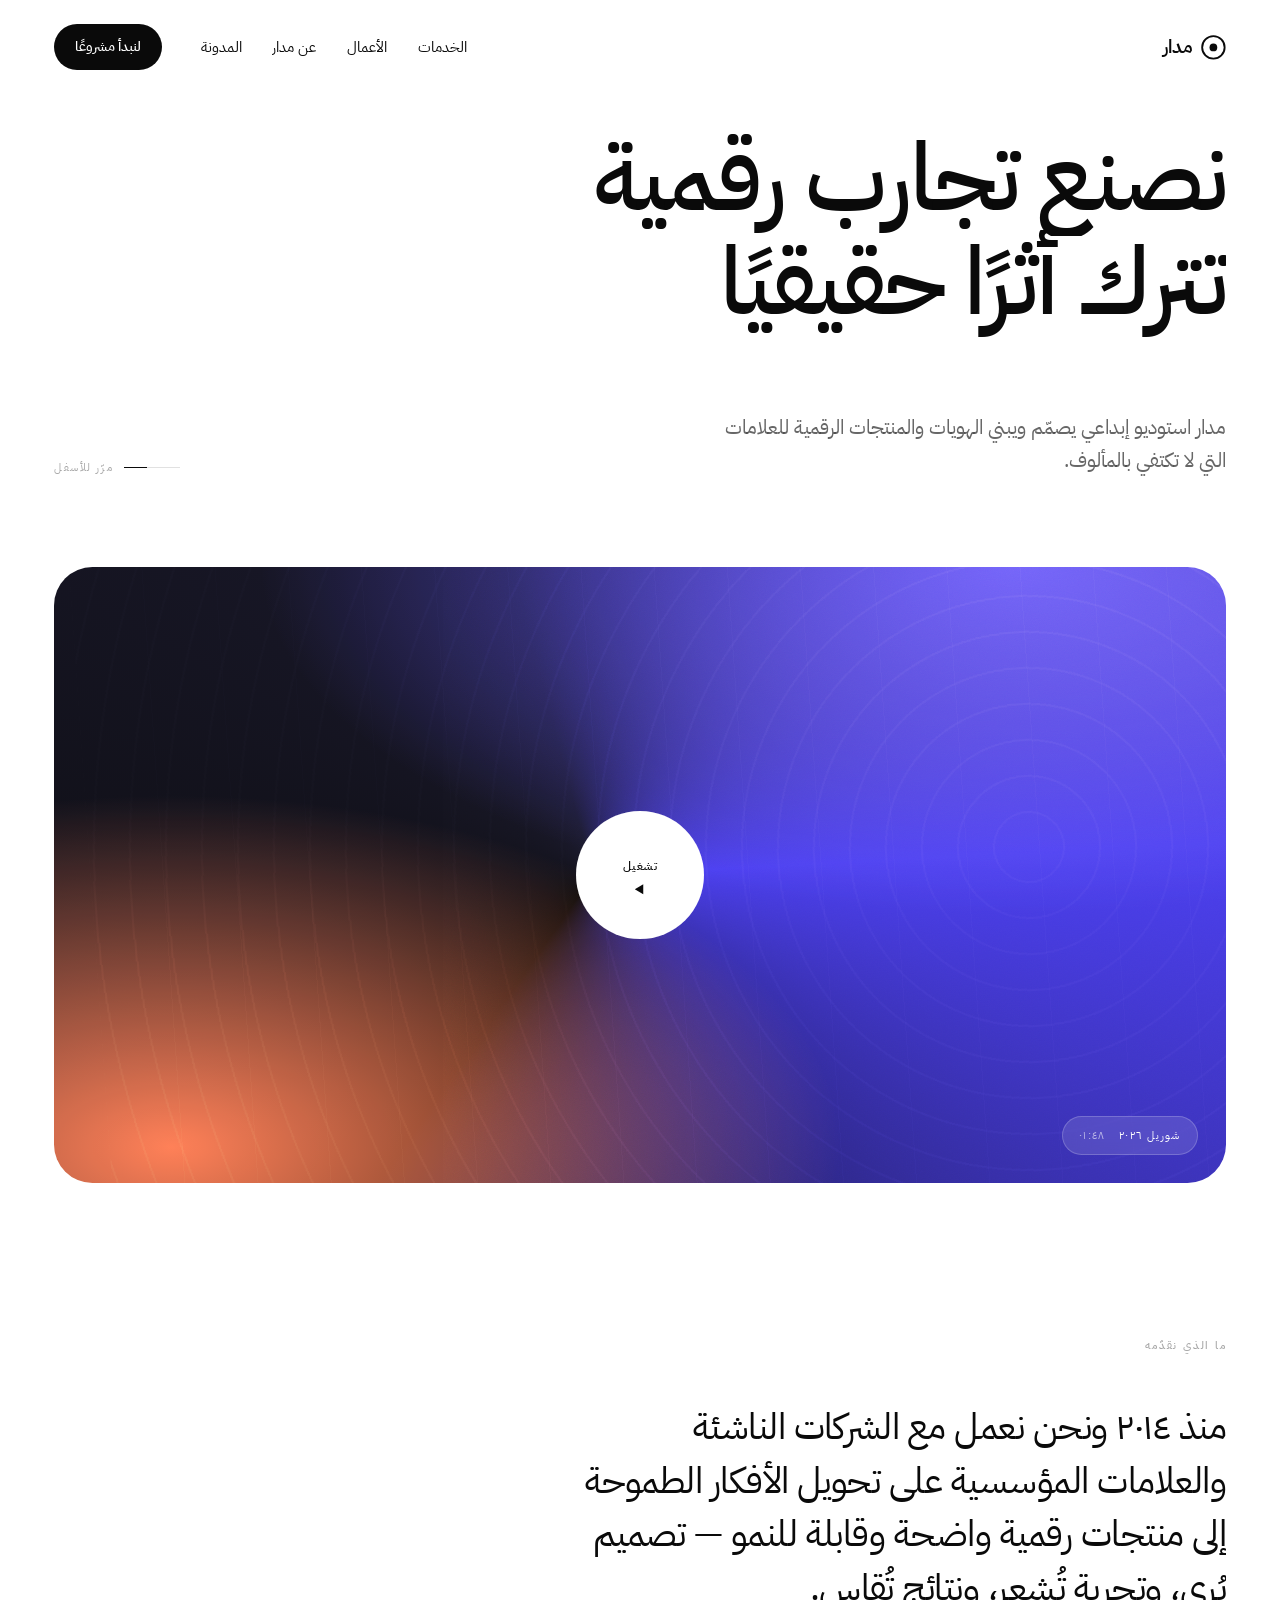
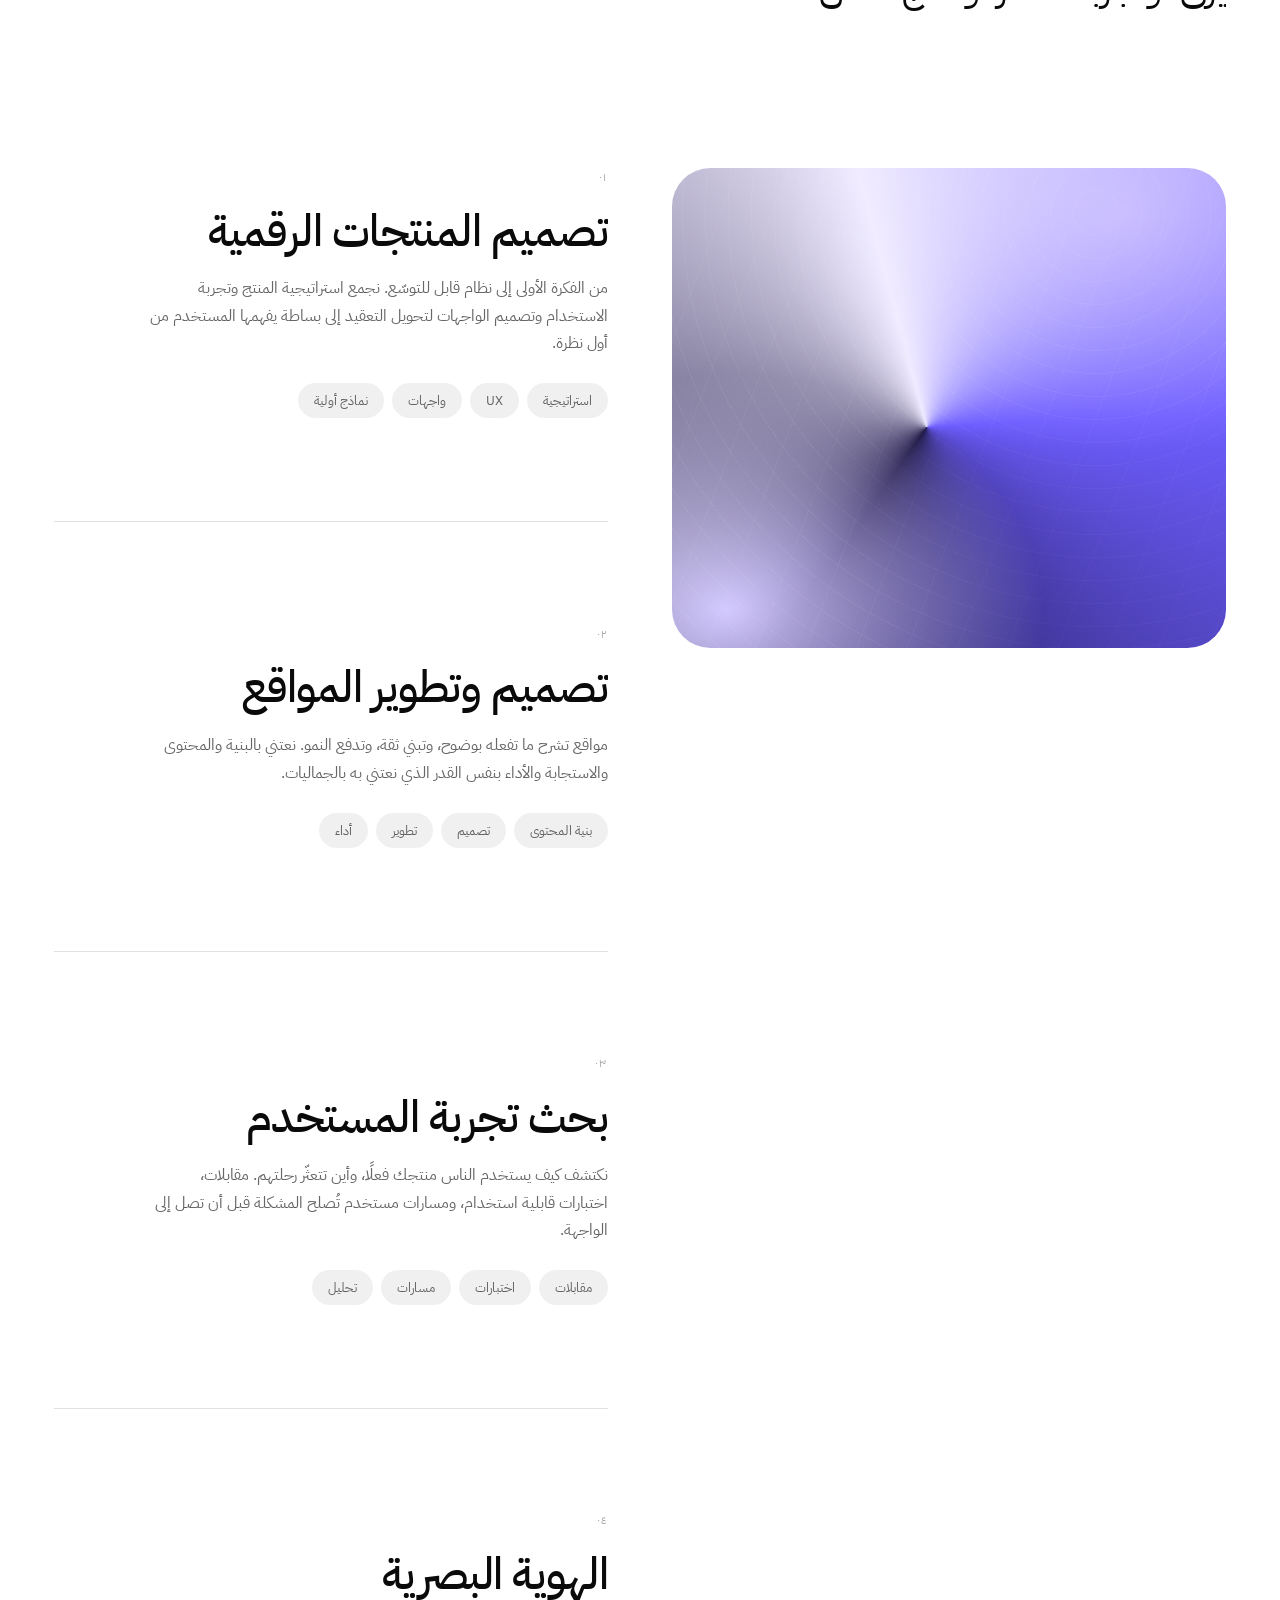
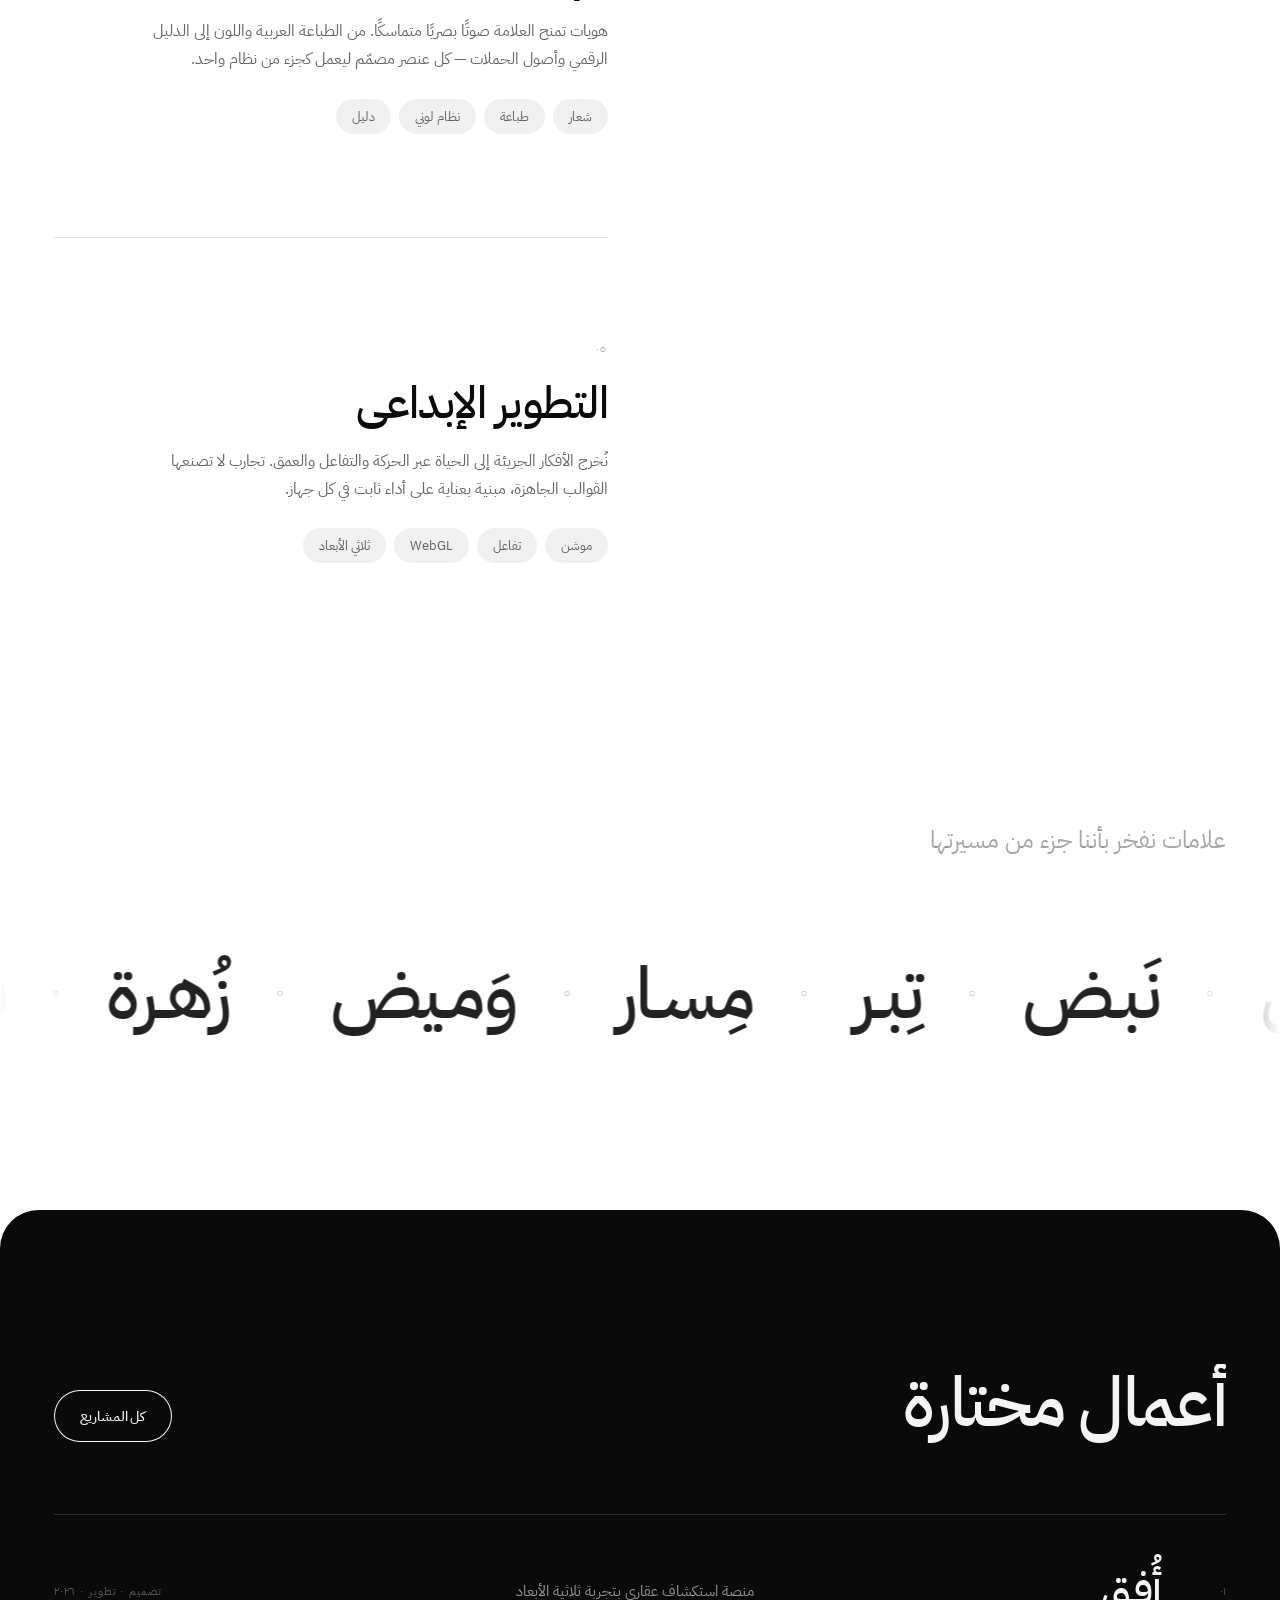
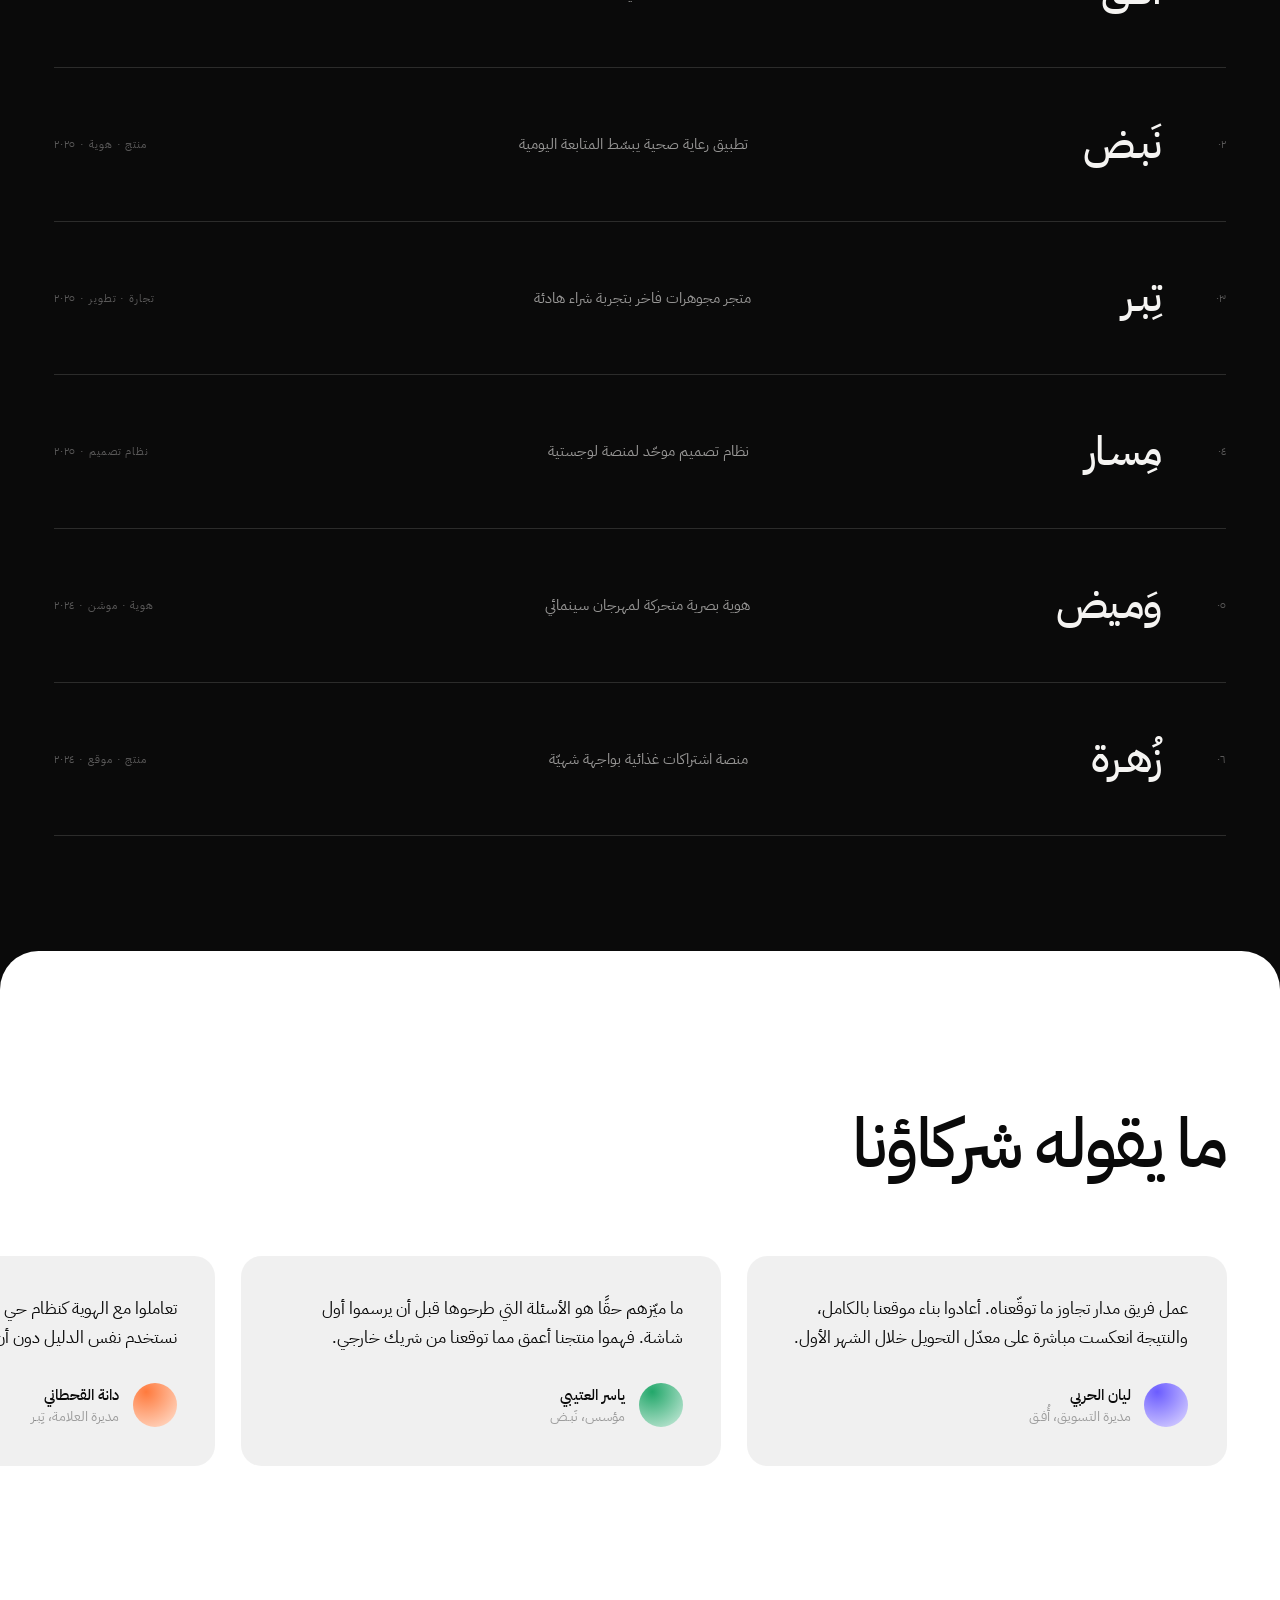
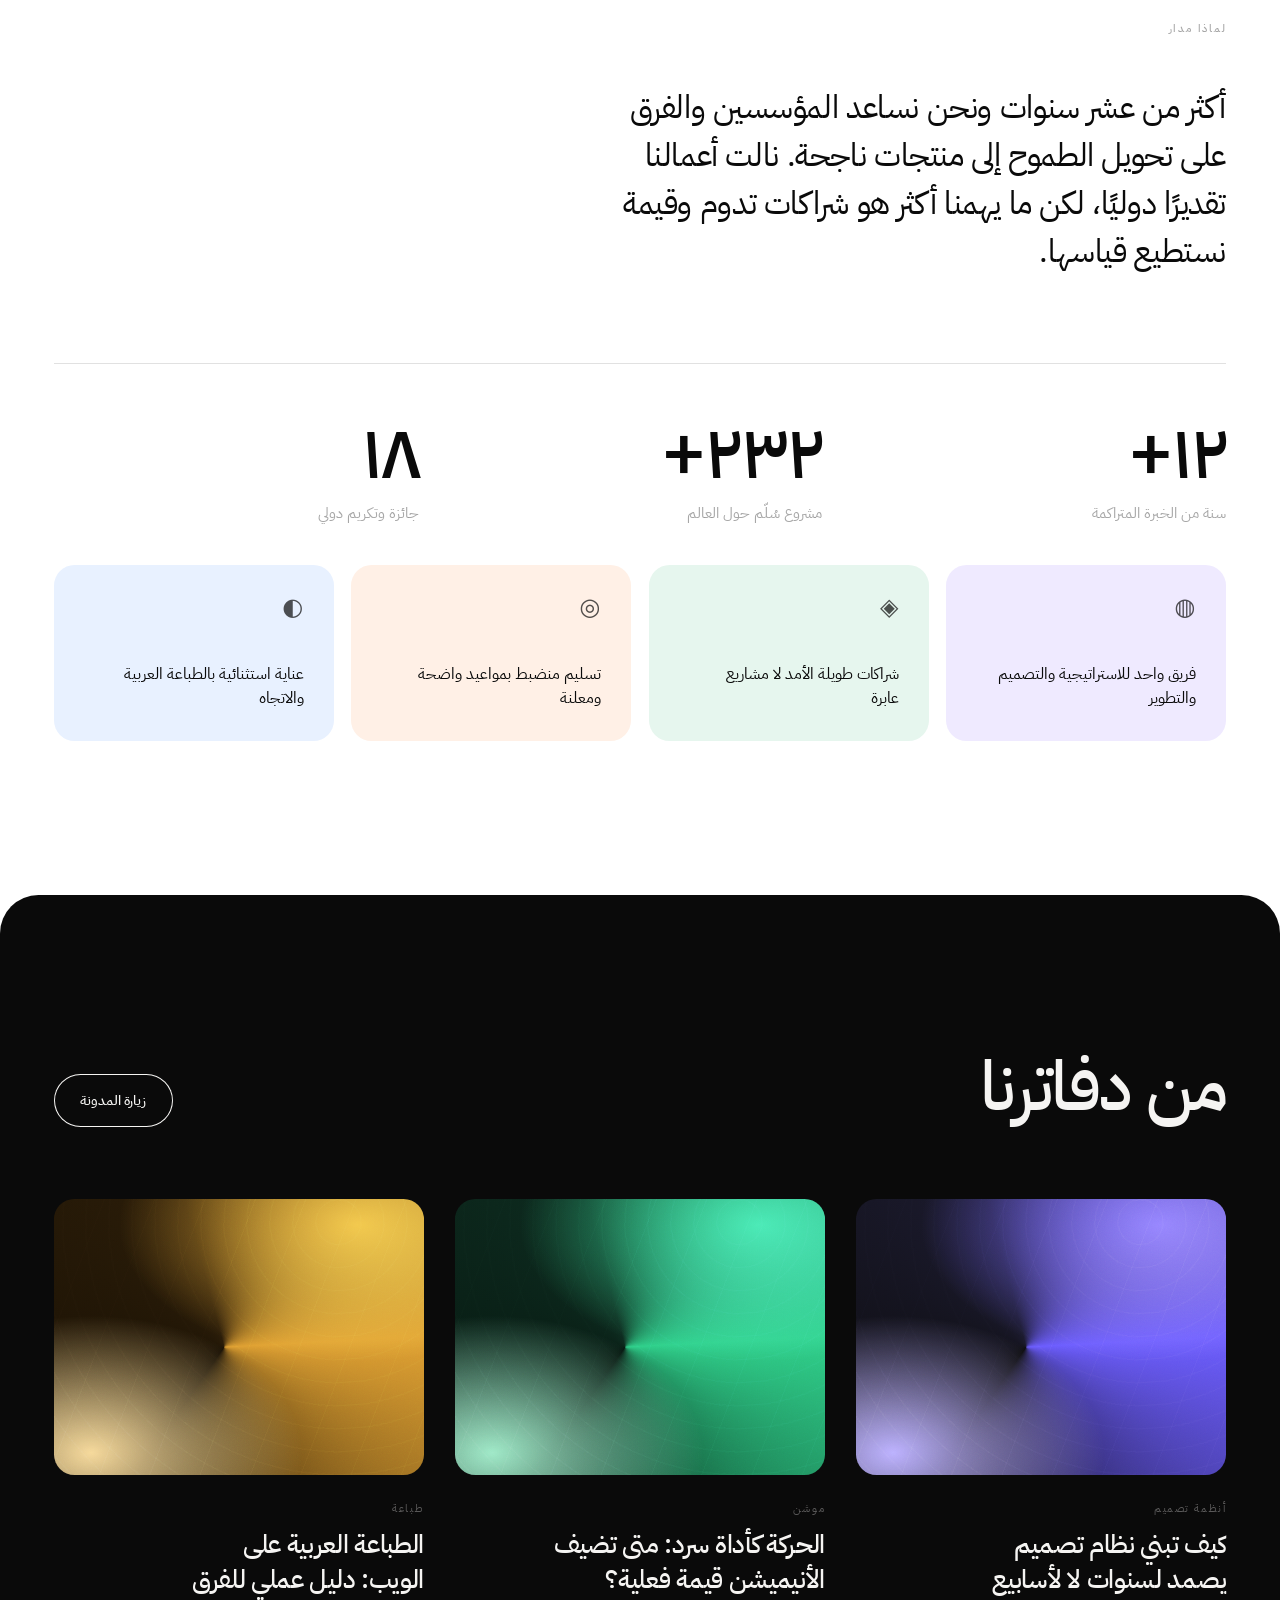
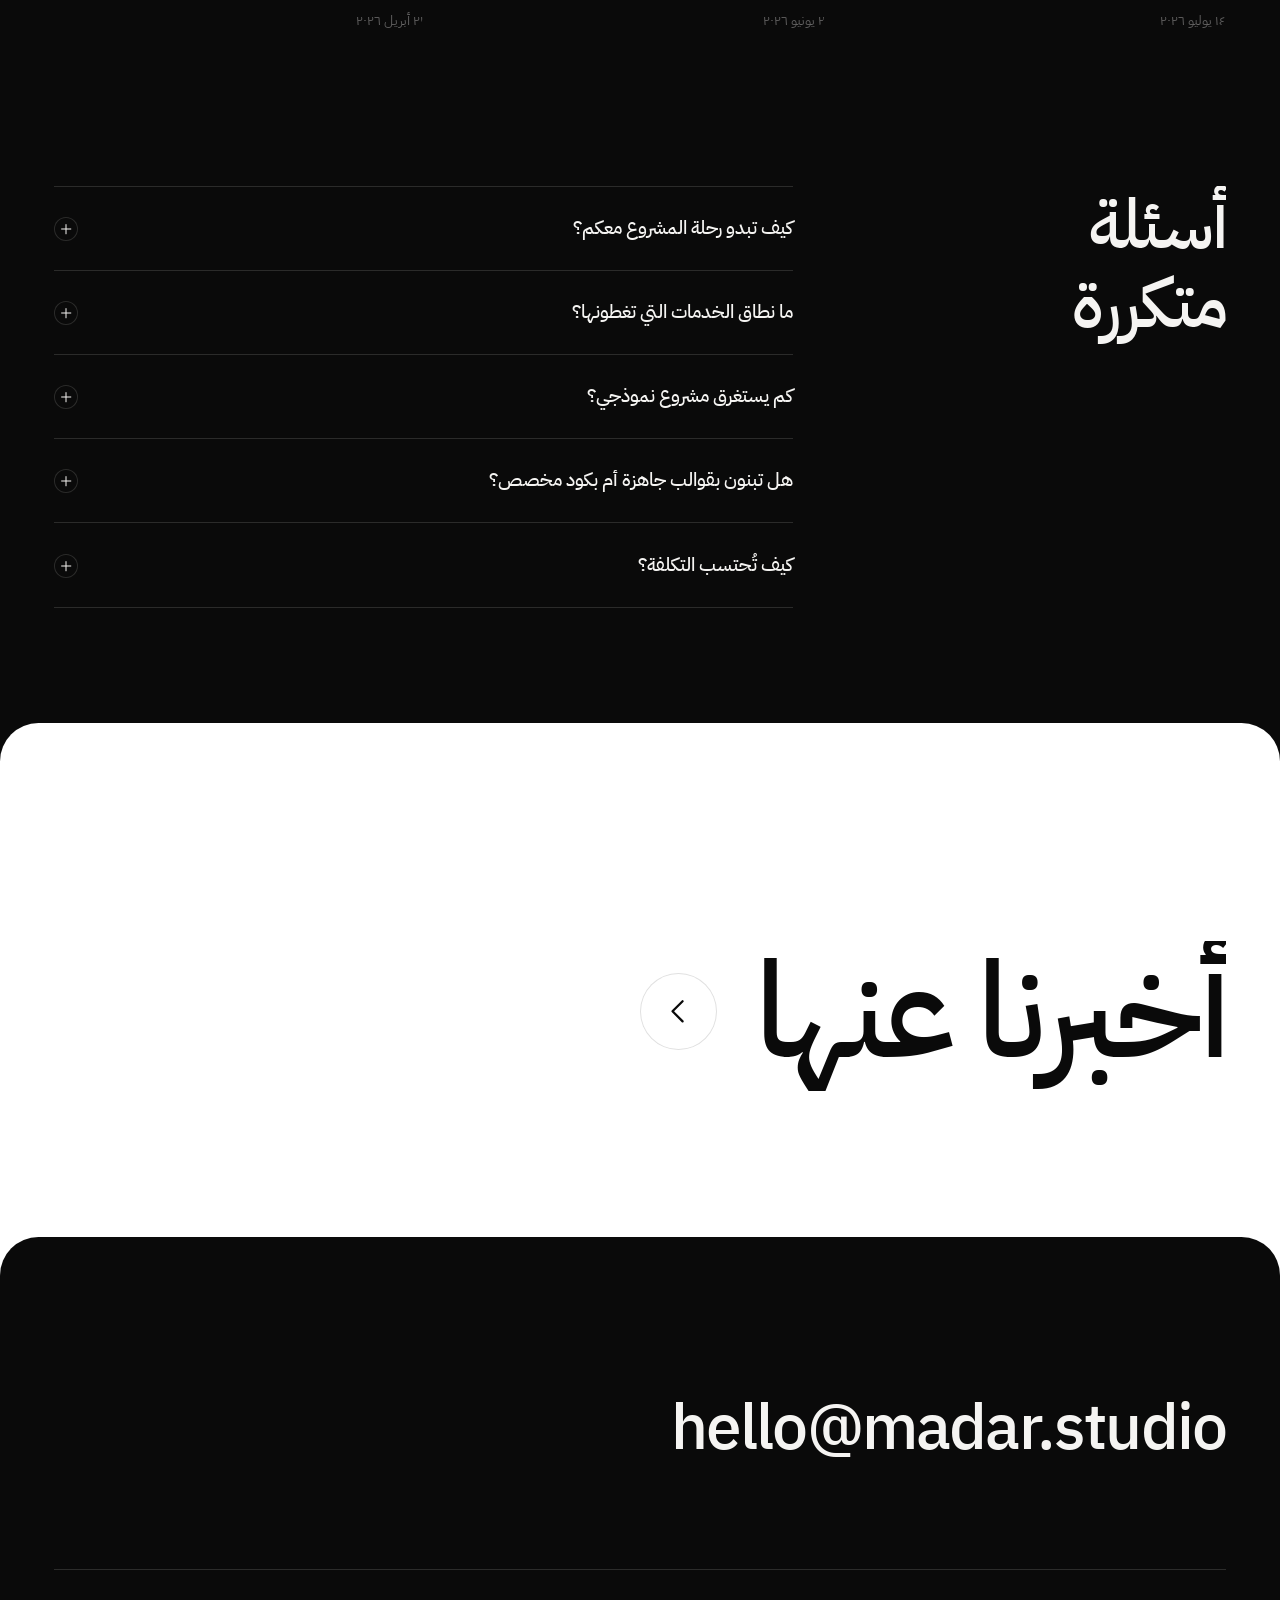
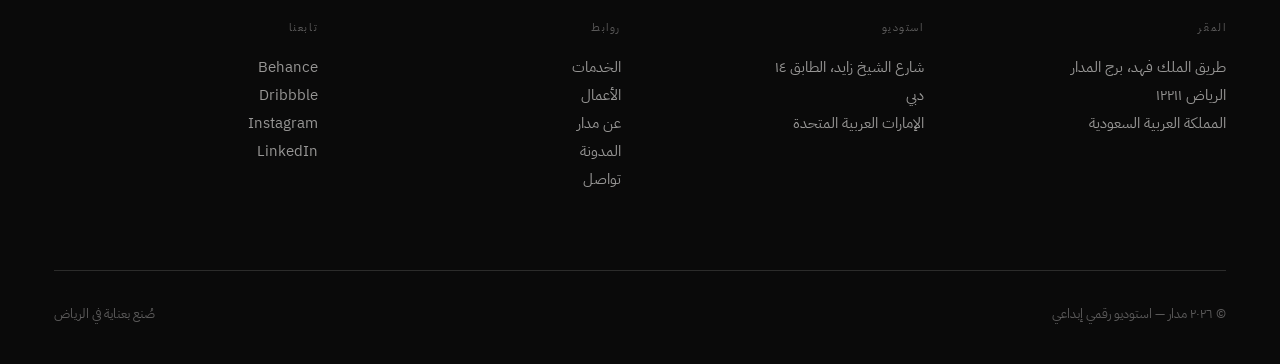
==== index.html @ c6a3f5ad "Initial commit: Madar Studio site Arabic RTL creative-agency site: 7 pages, zero dependencies, custo" ====
<!DOCTYPE html>
<html lang="ar" dir="rtl">
<head>
<meta charset="utf-8">
<meta name="viewport" content="width=device-width, initial-scale=1, viewport-fit=cover">
<title>مدار — استوديو رقمي إبداعي</title>
<meta name="description" content="مدار استوديو إبداعي يصمم ويبني الهويات والمنتجات الرقمية للعلامات التي تسعى إلى حضور استثنائي.">
<meta name="theme-color" content="#ffffff">
<link rel="preconnect" href="https://fonts.googleapis.com">
<link rel="preconnect" href="https://fonts.gstatic.com" crossorigin>
<link href="https://fonts.googleapis.com/css2?family=IBM+Plex+Sans+Arabic:wght@300;400;500;600;700&display=swap" rel="stylesheet">
<link rel="stylesheet" href="css/style.css">
<script>
/* يُرسم ستار الانتقال قبل أول إطار لمنع أي وميض بين الصفحات */
(function(){try{if(sessionStorage.getItem('md-transit')==='1'){document.documentElement.classList.add('is-entering');}}catch(e){}})();
</script>
</head>
<body class="md-page" data-page="home">

<!-- ══ ستار الانتقال بين الصفحات ══ -->
<div class="md-curtain" aria-hidden="true"><span class="md-curtain__panel"></span></div>

<!-- ══ شاشة التحميل ══ -->
<div class="md-loader" aria-hidden="true">
  <div class="md-loader__inner">
    <div class="md-loader__mark"><span>مدار</span></div>
    <div class="md-loader__bar"><i></i></div>
    <div class="md-loader__num"><span data-loader-num>0</span><em>٪</em></div>
  </div>
</div>

<!-- ══ المؤشر المخصص ══ -->
<div class="md-cursor" aria-hidden="true">
  <div class="md-cursor__inner">
    <span class="md-cursor__dot"></span>
    <span class="md-cursor__ring"></span>
    <span class="md-cursor__label"></span>
    <span class="md-cursor__media"><i class="md-cursor__media-box"></i></span>
    <svg class="md-cursor__arrow" viewBox="0 0 24 24" aria-hidden="true"><path d="M9 5l7 7-7 7" fill="none" stroke="currentColor" stroke-width="2" stroke-linecap="round" stroke-linejoin="round"/></svg>
  </div>
</div>

<!-- ══ الترويسة ══ -->
<header class="md-head">
  <div class="md-head__row">
    <a href="index.html" class="md-logo" data-cursor="pointer" aria-label="مدار — الصفحة الرئيسية">
      <svg class="md-logo__glyph" viewBox="0 0 32 32" aria-hidden="true">
        <circle cx="16" cy="16" r="14.5" fill="none" stroke="currentColor" stroke-width="2.4"/>
        <circle cx="16" cy="16" r="5" fill="currentColor"/>
      </svg>
      <span class="md-logo__word">مدار</span>
    </a>

    <nav class="md-nav" aria-label="التنقل الرئيسي">
      <a href="services.html" data-cursor="pointer"><span data-link-swap>الخدمات</span></a>
      <a href="work.html" data-cursor="pointer"><span data-link-swap>الأعمال</span></a>
      <a href="about.html" data-cursor="pointer"><span data-link-swap>عن مدار</span></a>
      <a href="blog.html" data-cursor="pointer"><span data-link-swap>المدونة</span></a>
    </nav>

    <a href="contact.html" class="md-btn md-btn--sm md-head__cta" data-magnetic data-cursor="hidden">
      <span>لنبدأ مشروعًا</span>
    </a>

    <button class="md-burger" type="button" aria-label="فتح القائمة" aria-expanded="false" data-cursor="hidden" data-magnetic>
      <i></i><i></i>
    </button>
  </div>
</header>

<!-- ══ القائمة الكاملة ══ -->
<div class="md-menu" aria-hidden="true">
  <div class="md-menu__bg"></div>
  <div class="md-menu__body">
    <nav class="md-menu__nav">
      <a href="index.html" data-cursor="pointer"><span class="md-menu__idx">01</span><span class="md-menu__txt" data-link-swap>الرئيسية</span></a>
      <a href="services.html" data-cursor="pointer"><span class="md-menu__idx">02</span><span class="md-menu__txt" data-link-swap>الخدمات</span></a>
      <a href="work.html" data-cursor="pointer"><span class="md-menu__idx">03</span><span class="md-menu__txt" data-link-swap>الأعمال</span></a>
      <a href="about.html" data-cursor="pointer"><span class="md-menu__idx">04</span><span class="md-menu__txt" data-link-swap>عن مدار</span></a>
      <a href="blog.html" data-cursor="pointer"><span class="md-menu__idx">05</span><span class="md-menu__txt" data-link-swap>المدونة</span></a>
      <a href="contact.html" data-cursor="pointer"><span class="md-menu__idx">06</span><span class="md-menu__txt" data-link-swap>تواصل معنا</span></a>
    </nav>
    <div class="md-menu__aside">
      <div class="md-menu__col">
        <span class="md-menu__cap">تواصل</span>
        <a href="mailto:hello@madar.studio" data-cursor="pointer">hello@madar.studio</a>
        <a href="tel:+966500000000" data-cursor="pointer">‎+966 50 000 0000</a>
      </div>
      <div class="md-menu__col">
        <span class="md-menu__cap">تابعنا</span>
        <a href="#" data-cursor="pointer">Behance</a>
        <a href="#" data-cursor="pointer">Dribbble</a>
        <a href="#" data-cursor="pointer">Instagram</a>
      </div>
    </div>
  </div>
</div>

<!-- ══ حاوية التمرير الناعم ══ -->
<div class="md-scroll" data-scroll-root>
<div class="md-scroll__inner" data-scroll-inner>

<main class="md-main">

  <!-- ─── 01 · البطل ─── -->
  <section class="md-hero">
    <div class="md-wrap">
      <h1 class="md-hero__title" data-anim="lines" data-anim-delay="0">
        نصنع تجارب رقمية<br>تترك أثرًا حقيقيًا
      </h1>
      <div class="md-hero__foot">
        <p class="md-hero__lead" data-anim="lines" data-anim-delay="0.18">
          مدار استوديو إبداعي يصمّم ويبني الهويات والمنتجات الرقمية للعلامات التي لا تكتفي بالمألوف.
        </p>
        <div class="md-hero__hint" data-anim="fade" data-anim-delay="0.4">
          <span class="md-hero__hintline"><i></i></span>
          <span>مرّر للأسفل</span>
        </div>
      </div>
    </div>
  </section>

  <!-- ─── 02 · العرض التقديمي ─── -->
  <section class="md-preview" data-anim="frame">
    <div class="md-preview__box" data-parallax-scope>
      <div class="md-poster md-poster--reel" data-parallax="-8" style="--c1:#1b1a2e;--c2:#4b3ff0;--c3:#ff7a4d;--c4:#0a0a0a"></div>
      <div class="md-preview__glass">
        <span class="md-preview__cap">شوريل ٢٠٢٦</span>
        <span class="md-preview__time">٠١:٤٨</span>
      </div>
      <button class="md-play" type="button" data-magnetic data-cursor="hidden" aria-label="تشغيل الشوريل">
        <span class="md-play__ring"></span>
        <span class="md-play__txt">تشغيل</span>
        <svg viewBox="0 0 24 24" aria-hidden="true"><path d="M8 5.5v13l11-6.5z" fill="currentColor"/></svg>
      </button>
    </div>
  </section>

  <!-- ─── 03 · نظرة عامة ─── -->
  <section class="md-overview">
    <div class="md-wrap">
      <span class="md-eyebrow" data-anim="fade">ما الذي نقدّمه</span>
      <p class="md-overview__text" data-anim="lines">
        منذ ٢٠١٤ ونحن نعمل مع الشركات الناشئة والعلامات المؤسسية على تحويل الأفكار الطموحة إلى منتجات رقمية واضحة وقابلة للنمو — تصميم يُرى، وتجربة تُشعر، ونتائج تُقاس.
      </p>
    </div>
  </section>

  <!-- ─── 04 · الخدمات (لصق أثناء التمرير) ─── -->
  <section class="md-feature" data-feature>
    <div class="md-wrap md-feature__grid">

      <div class="md-feature__stage">
        <div class="md-feature__stack">
          <div class="md-poster md-feature__art is-active" data-feature-art="0" style="--c1:#efeaff;--c2:#6b5cff;--c3:#c9bfff;--c4:#1a1440"></div>
          <div class="md-poster md-feature__art" data-feature-art="1" style="--c1:#e6f6ee;--c2:#22a76a;--c3:#bfe9d4;--c4:#0e3324"></div>
          <div class="md-poster md-feature__art" data-feature-art="2" style="--c1:#fff0e6;--c2:#ff7a3d;--c3:#ffd2b8;--c4:#40200e"></div>
          <div class="md-poster md-feature__art" data-feature-art="3" style="--c1:#e8f1ff;--c2:#2f6bff;--c3:#c2d9ff;--c4:#0d1f45"></div>
          <div class="md-poster md-feature__art" data-feature-art="4" style="--c1:#fdeaf2;--c2:#e0407f;--c3:#f9c8dc;--c4:#3d0f24"></div>
        </div>
      </div>

      <ol class="md-feature__list">
        <li class="md-feature__item" data-feature-item="0">
          <span class="md-feature__no">٠١</span>
          <h2 class="md-feature__title" data-anim="lines">تصميم المنتجات الرقمية</h2>
          <p class="md-feature__text" data-anim="fade">من الفكرة الأولى إلى نظام قابل للتوسّع. نجمع استراتيجية المنتج وتجربة الاستخدام وتصميم الواجهات لتحويل التعقيد إلى بساطة يفهمها المستخدم من أول نظرة.</p>
          <div class="md-feature__tags" data-anim="fade"><span>استراتيجية</span><span>UX</span><span>واجهات</span><span>نماذج أولية</span></div>
        </li>
        <li class="md-feature__item" data-feature-item="1">
          <span class="md-feature__no">٠٢</span>
          <h2 class="md-feature__title" data-anim="lines">تصميم وتطوير المواقع</h2>
          <p class="md-feature__text" data-anim="fade">مواقع تشرح ما تفعله بوضوح، وتبني ثقة، وتدفع النمو. نعتني بالبنية والمحتوى والاستجابة والأداء بنفس القدر الذي نعتني به بالجماليات.</p>
          <div class="md-feature__tags" data-anim="fade"><span>بنية المحتوى</span><span>تصميم</span><span>تطوير</span><span>أداء</span></div>
        </li>
        <li class="md-feature__item" data-feature-item="2">
          <span class="md-feature__no">٠٣</span>
          <h2 class="md-feature__title" data-anim="lines">بحث تجربة المستخدم</h2>
          <p class="md-feature__text" data-anim="fade">نكتشف كيف يستخدم الناس منتجك فعلًا، وأين تتعثّر رحلتهم. مقابلات، اختبارات قابلية استخدام، ومسارات مستخدم تُصلح المشكلة قبل أن تصل إلى الواجهة.</p>
          <div class="md-feature__tags" data-anim="fade"><span>مقابلات</span><span>اختبارات</span><span>مسارات</span><span>تحليل</span></div>
        </li>
        <li class="md-feature__item" data-feature-item="3">
          <span class="md-feature__no">٠٤</span>
          <h2 class="md-feature__title" data-anim="lines">الهوية البصرية</h2>
          <p class="md-feature__text" data-anim="fade">هويات تمنح العلامة صوتًا بصريًا متماسكًا. من الطباعة العربية واللون إلى الدليل الرقمي وأصول الحملات — كل عنصر مصمّم ليعمل كجزء من نظام واحد.</p>
          <div class="md-feature__tags" data-anim="fade"><span>شعار</span><span>طباعة</span><span>نظام لوني</span><span>دليل</span></div>
        </li>
        <li class="md-feature__item" data-feature-item="4">
          <span class="md-feature__no">٠٥</span>
          <h2 class="md-feature__title" data-anim="lines">التطوير الإبداعي</h2>
          <p class="md-feature__text" data-anim="fade">نُخرج الأفكار الجريئة إلى الحياة عبر الحركة والتفاعل والعمق. تجارب لا تصنعها القوالب الجاهزة، مبنية بعناية على أداء ثابت في كل جهاز.</p>
          <div class="md-feature__tags" data-anim="fade"><span>موشن</span><span>تفاعل</span><span>WebGL</span><span>ثلاثي الأبعاد</span></div>
        </li>
      </ol>
    </div>
  </section>

  <!-- ─── 05 · شريط الشركاء ─── -->
  <section class="md-reel">
    <div class="md-wrap">
      <p class="md-reel__title" data-anim="lines">علامات نفخر بأننا جزء من مسيرتها</p>
    </div>
    <div class="md-marquee" data-marquee data-marquee-speed="0.55">
      <div class="md-marquee__track">
        <span class="md-marquee__item">أُفـق</span><span class="md-marquee__sep">◦</span>
        <span class="md-marquee__item">نَبـض</span><span class="md-marquee__sep">◦</span>
        <span class="md-marquee__item">تِبـر</span><span class="md-marquee__sep">◦</span>
        <span class="md-marquee__item">مِسـار</span><span class="md-marquee__sep">◦</span>
        <span class="md-marquee__item">وَمـيض</span><span class="md-marquee__sep">◦</span>
        <span class="md-marquee__item">زُهـرة</span><span class="md-marquee__sep">◦</span>
        <span class="md-marquee__item">قِمـم</span><span class="md-marquee__sep">◦</span>
        <span class="md-marquee__item">رِفـد</span><span class="md-marquee__sep">◦</span>
      </div>
    </div>
  </section>

  <!-- ─── 06 · أعمال مختارة ─── -->
  <section class="md-works md-inverse" data-inverse>
    <div class="md-wrap">
      <div class="md-sechead">
        <h2 class="md-sechead__title" data-anim="lines">أعمال مختارة</h2>
        <a href="work.html" class="md-btn md-btn--ghost" data-magnetic data-cursor="hidden"><span>كل المشاريع</span></a>
      </div>

      <div class="md-worklist" data-worklist>
        <a class="md-work" href="project.html" data-cursor="media" data-cursor-media="--c1:#1b1a2e;--c2:#6b5cff;--c3:#b9aeff;--c4:#0a0a0a">
          <span class="md-work__no">٠١</span>
          <span class="md-work__name">أُفـق</span>
          <span class="md-work__desc">منصة استكشاف عقاري بتجربة ثلاثية الأبعاد</span>
          <span class="md-work__meta">تصميم · تطوير · ٢٠٢٦</span>
          <span class="md-work__line"></span>
        </a>
        <a class="md-work" href="project.html" data-cursor="media" data-cursor-media="--c1:#0d2b1f;--c2:#2fd08a;--c3:#9de7c4;--c4:#04140d">
          <span class="md-work__no">٠٢</span>
          <span class="md-work__name">نَبـض</span>
          <span class="md-work__desc">تطبيق رعاية صحية يبسّط المتابعة اليومية</span>
          <span class="md-work__meta">منتج · هوية · ٢٠٢٥</span>
          <span class="md-work__line"></span>
        </a>
        <a class="md-work" href="project.html" data-cursor="media" data-cursor-media="--c1:#2a1c08;--c2:#e0a032;--c3:#f5d79a;--c4:#160e02">
          <span class="md-work__no">٠٣</span>
          <span class="md-work__name">تِبـر</span>
          <span class="md-work__desc">متجر مجوهرات فاخر بتجربة شراء هادئة</span>
          <span class="md-work__meta">تجارة · تطوير · ٢٠٢٥</span>
          <span class="md-work__line"></span>
        </a>
        <a class="md-work" href="project.html" data-cursor="media" data-cursor-media="--c1:#0b1c3a;--c2:#4d8dff;--c3:#a9c9ff;--c4:#050d1c">
          <span class="md-work__no">٠٤</span>
          <span class="md-work__name">مِسـار</span>
          <span class="md-work__desc">نظام تصميم موحّد لمنصة لوجستية</span>
          <span class="md-work__meta">نظام تصميم · ٢٠٢٥</span>
          <span class="md-work__line"></span>
        </a>
        <a class="md-work" href="project.html" data-cursor="media" data-cursor-media="--c1:#2e0d1c;--c2:#ff4f87;--c3:#ffb3c9;--c4:#17060e">
          <span class="md-work__no">٠٥</span>
          <span class="md-work__name">وَمـيض</span>
          <span class="md-work__desc">هوية بصرية متحركة لمهرجان سينمائي</span>
          <span class="md-work__meta">هوية · موشن · ٢٠٢٤</span>
          <span class="md-work__line"></span>
        </a>
        <a class="md-work" href="project.html" data-cursor="media" data-cursor-media="--c1:#132a12;--c2:#8ed03c;--c3:#cfeaa4;--c4:#081408">
          <span class="md-work__no">٠٦</span>
          <span class="md-work__name">زُهـرة</span>
          <span class="md-work__desc">منصة اشتراكات غذائية بواجهة شهيّة</span>
          <span class="md-work__meta">منتج · موقع · ٢٠٢٤</span>
          <span class="md-work__line"></span>
        </a>
      </div>
    </div>
  </section>

  <!-- ─── 07 · آراء العملاء ─── -->
  <section class="md-quotes">
    <div class="md-wrap">
      <div class="md-sechead">
        <h2 class="md-sechead__title" data-anim="lines">ما يقوله شركاؤنا</h2>
      </div>
    </div>
    <div class="md-drag" data-drag>
      <div class="md-drag__track" data-drag-track>
        <blockquote class="md-quote">
          <p>عمل فريق مدار تجاوز ما توقّعناه. أعادوا بناء موقعنا بالكامل، والنتيجة انعكست مباشرة على معدّل التحويل خلال الشهر الأول.</p>
          <footer><span class="md-quote__ava" style="--c1:#efeaff;--c2:#6b5cff"></span><cite>ليان الحربي<em>مديرة التسويق، أُفـق</em></cite></footer>
        </blockquote>
        <blockquote class="md-quote">
          <p>ما ميّزهم حقًا هو الأسئلة التي طرحوها قبل أن يرسموا أول شاشة. فهموا منتجنا أعمق مما توقعنا من شريك خارجي.</p>
          <footer><span class="md-quote__ava" style="--c1:#e6f6ee;--c2:#22a76a"></span><cite>ياسر العتيبي<em>مؤسس، نَبـض</em></cite></footer>
        </blockquote>
        <blockquote class="md-quote">
          <p>تعاملوا مع الهوية كنظام حي لا كملف شعار. بعد سنتين ما زلنا نستخدم نفس الدليل دون أن يفقد تماسكه.</p>
          <footer><span class="md-quote__ava" style="--c1:#fff0e6;--c2:#ff7a3d"></span><cite>دانة القحطاني<em>مديرة العلامة، تِبـر</em></cite></footer>
        </blockquote>
        <blockquote class="md-quote">
          <p>سرعة الاستجابة والوضوح في كل مرحلة جعلا المشروع أسهل مما تخيّلنا. لم نحتج يومًا أن نسأل «أين وصلنا؟».</p>
          <footer><span class="md-quote__ava" style="--c1:#e8f1ff;--c2:#2f6bff"></span><cite>عمر الشمري<em>مدير المنتج، مِسـار</em></cite></footer>
        </blockquote>
        <blockquote class="md-quote">
          <p>مزيج نادر من الحس الجمالي والانضباط الهندسي. سلّمونا موقعًا سريعًا وجميلًا في آن واحد.</p>
          <footer><span class="md-quote__ava" style="--c1:#fdeaf2;--c2:#e0407f"></span><cite>سارة المطيري<em>المديرة التنفيذية، وَمـيض</em></cite></footer>
        </blockquote>
      </div>
    </div>
  </section>

  <!-- ─── 08 · لماذا مدار ─── -->
  <section class="md-why">
    <div class="md-wrap">
      <span class="md-eyebrow" data-anim="fade">لماذا مدار</span>
      <p class="md-why__text" data-anim="lines">
        أكثر من عشر سنوات ونحن نساعد المؤسسين والفرق على تحويل الطموح إلى منتجات ناجحة. نالت أعمالنا تقديرًا دوليًا، لكن ما يهمنا أكثر هو شراكات تدوم وقيمة نستطيع قياسها.
      </p>

      <div class="md-stats">
        <div class="md-stat" data-anim="fade">
          <span class="md-stat__num" data-count="12" data-count-suffix="+">٠</span>
          <span class="md-stat__cap">سنة من الخبرة المتراكمة</span>
        </div>
        <div class="md-stat" data-anim="fade" data-anim-delay="0.08">
          <span class="md-stat__num" data-count="240" data-count-suffix="+">٠</span>
          <span class="md-stat__cap">مشروع سُلّم حول العالم</span>
        </div>
        <div class="md-stat" data-anim="fade" data-anim-delay="0.16">
          <span class="md-stat__num" data-count="19" data-count-suffix="">٠</span>
          <span class="md-stat__cap">جائزة وتكريم دولي</span>
        </div>
      </div>

      <div class="md-pills">
        <div class="md-pill" data-anim="fade" style="--c1:#efeaff"><span class="md-pill__ico">◍</span><p>فريق واحد للاستراتيجية والتصميم والتطوير</p></div>
        <div class="md-pill" data-anim="fade" data-anim-delay="0.06" style="--c1:#e6f6ee"><span class="md-pill__ico">◈</span><p>شراكات طويلة الأمد لا مشاريع عابرة</p></div>
        <div class="md-pill" data-anim="fade" data-anim-delay="0.12" style="--c1:#fff0e6"><span class="md-pill__ico">◎</span><p>تسليم منضبط بمواعيد واضحة ومعلنة</p></div>
        <div class="md-pill" data-anim="fade" data-anim-delay="0.18" style="--c1:#e8f1ff"><span class="md-pill__ico">◐</span><p>عناية استثنائية بالطباعة العربية والاتجاه</p></div>
      </div>
    </div>
  </section>

  <!-- ─── 09 · المدونة ─── -->
  <section class="md-insights md-inverse" data-inverse>
    <div class="md-wrap">
      <div class="md-sechead">
        <h2 class="md-sechead__title" data-anim="lines">من دفاترنا</h2>
        <a href="blog.html" class="md-btn md-btn--ghost" data-magnetic data-cursor="hidden"><span>زيارة المدونة</span></a>
      </div>
      <div class="md-cards">
        <a href="blog.html" class="md-card" data-anim="frame" data-cursor="text" data-cursor-label="اقرأ">
          <span class="md-card__art md-poster" data-parallax="-5" style="--c1:#1b1a2e;--c2:#6b5cff;--c3:#b9aeff;--c4:#0a0a0a"></span>
          <span class="md-card__cat">أنظمة تصميم</span>
          <h3 class="md-card__title">كيف تبني نظام تصميم يصمد لسنوات لا لأسابيع</h3>
          <span class="md-card__date">١٤ يوليو ٢٠٢٦</span>
        </a>
        <a href="blog.html" class="md-card" data-anim="frame" data-anim-delay="0.1" data-cursor="text" data-cursor-label="اقرأ">
          <span class="md-card__art md-poster" data-parallax="-5" style="--c1:#0d2b1f;--c2:#2fd08a;--c3:#9de7c4;--c4:#04140d"></span>
          <span class="md-card__cat">موشن</span>
          <h3 class="md-card__title">الحركة كأداة سرد: متى تضيف الأنيميشن قيمة فعلية؟</h3>
          <span class="md-card__date">٢ يونيو ٢٠٢٦</span>
        </a>
        <a href="blog.html" class="md-card" data-anim="frame" data-anim-delay="0.2" data-cursor="text" data-cursor-label="اقرأ">
          <span class="md-card__art md-poster" data-parallax="-5" style="--c1:#2a1c08;--c2:#e0a032;--c3:#f5d79a;--c4:#160e02"></span>
          <span class="md-card__cat">طباعة</span>
          <h3 class="md-card__title">الطباعة العربية على الويب: دليل عملي للفرق</h3>
          <span class="md-card__date">٢١ أبريل ٢٠٢٦</span>
        </a>
      </div>
    </div>
  </section>

  <!-- ─── 10 · الأسئلة الشائعة ─── -->
  <section class="md-faq md-inverse" data-inverse>
    <div class="md-wrap md-faq__grid">
      <h2 class="md-faq__head" data-anim="lines">أسئلة<br>متكررة</h2>
      <div class="md-acc" data-acc>
        <div class="md-acc__item" data-anim="fade">
          <button class="md-acc__q" type="button" aria-expanded="false" data-cursor="pointer">
            <span>كيف تبدو رحلة المشروع معكم؟</span><i class="md-acc__ico"></i>
          </button>
          <div class="md-acc__a"><div class="md-acc__in"><p>تبدأ كل رحلة بفهم عملك ومستخدميك وأهدافك. نحلّل الوضع الحالي، نحدد نقاط الاحتكاك، ثم نبني خطة واضحة: اكتشاف، بحث، بنية معلومات، مخططات، تصميم واجهات، نموذج تفاعلي، تطوير، اختبار، وإطلاق. في كل مرحلة تبقى الرؤية كاملة أمامك مع مراجعات دورية وتواصل مباشر مع الفريق.</p></div></div>
        </div>
        <div class="md-acc__item" data-anim="fade">
          <button class="md-acc__q" type="button" aria-expanded="false" data-cursor="pointer">
            <span>ما نطاق الخدمات التي تغطونها؟</span><i class="md-acc__ico"></i>
          </button>
          <div class="md-acc__a"><div class="md-acc__in"><p>نعمل من الاستراتيجية حتى الإطلاق ضمن فريق واحد: هوية بصرية، بحث مستخدم، تصميم تجربة وواجهة، تصميم حركي، تطوير واجهات وخلفيات، ربط أنظمة إدارة المحتوى، تحسين الأداء، ثم دعم مستمر بعد الإطلاق. بعض العملاء يأتون لصفحة واحدة، وبعضهم يعهد إلينا ببناء منتج كامل.</p></div></div>
        </div>
        <div class="md-acc__item" data-anim="fade">
          <button class="md-acc__q" type="button" aria-expanded="false" data-cursor="pointer">
            <span>كم يستغرق مشروع نموذجي؟</span><i class="md-acc__ico"></i>
          </button>
          <div class="md-acc__a"><div class="md-acc__in"><p>موقع تعريفي متوسط الحجم يستغرق عادة من ست إلى عشرة أسابيع. المنتجات الرقمية وأنظمة التصميم تتراوح بين ثلاثة وستة أشهر حسب حجم النطاق. نضع جدولًا زمنيًا مفصّلًا بعد جلسة الاكتشاف، ونلتزم به بمراحل تسليم معلنة مسبقًا.</p></div></div>
        </div>
        <div class="md-acc__item" data-anim="fade">
          <button class="md-acc__q" type="button" aria-expanded="false" data-cursor="pointer">
            <span>هل تبنون بقوالب جاهزة أم بكود مخصص؟</span><i class="md-acc__ico"></i>
          </button>
          <div class="md-acc__a"><div class="md-acc__in"><p>نختار التقنية بناءً على هدف العمل لا العكس. للمواقع التعريفية التي تحتاج إدارة محتوى سهلة وسرعة إطلاق قد نستخدم منصة جاهزة، أما التجارب المعقّدة والتفاعلات المتقدمة والمنصات القابلة للتوسّع فنبنيها بكود مخصص بالكامل.</p></div></div>
        </div>
        <div class="md-acc__item" data-anim="fade">
          <button class="md-acc__q" type="button" aria-expanded="false" data-cursor="pointer">
            <span>كيف تُحتسب التكلفة؟</span><i class="md-acc__ico"></i>
          </button>
          <div class="md-acc__a"><div class="md-acc__in"><p>نقدّم عرضًا ثابتًا للمشاريع محددة النطاق، ونموذج فريق مخصص شهريًا للمشاريع طويلة الأمد المتغيرة. في الحالتين تحصل على تفصيل واضح للمراحل والمخرجات قبل التوقيع، دون بنود مخفية.</p></div></div>
        </div>
      </div>
    </div>
  </section>

  <!-- ─── 11 · الخاتمة ─── -->
  <section class="md-outro">
    <div class="md-wrap">
      <span class="md-eyebrow" data-anim="fade">لديك فكرة؟</span>
      <a href="contact.html" class="md-outro__link" data-cursor="text" data-cursor-label="هيا">
        <span class="md-outro__word" data-anim="lines">أخبرنا عنها</span>
        <span class="md-outro__arrow" aria-hidden="true">
          <svg viewBox="0 0 24 24"><path d="M15 5l-7 7 7 7" fill="none" stroke="currentColor" stroke-width="1.6" stroke-linecap="round" stroke-linejoin="round"/></svg>
        </span>
      </a>
    </div>
  </section>

</main>

<!-- ══ التذييل ══ -->
<footer class="md-foot">
  <div class="md-wrap">
    <a href="mailto:hello@madar.studio" class="md-foot__mail" data-cursor="text" data-cursor-label="راسلنا">hello@madar.studio</a>
    <div class="md-foot__grid">
      <div class="md-foot__col">
        <span class="md-foot__cap">المقر</span>
        <p>طريق الملك فهد، برج المدار<br>الرياض ١٢٢١١<br>المملكة العربية السعودية</p>
      </div>
      <div class="md-foot__col">
        <span class="md-foot__cap">استوديو</span>
        <p>شارع الشيخ زايد، الطابق ١٤<br>دبي<br>الإمارات العربية المتحدة</p>
      </div>
      <div class="md-foot__col">
        <span class="md-foot__cap">روابط</span>
        <nav>
          <a href="services.html" data-cursor="pointer">الخدمات</a>
          <a href="work.html" data-cursor="pointer">الأعمال</a>
          <a href="about.html" data-cursor="pointer">عن مدار</a>
          <a href="blog.html" data-cursor="pointer">المدونة</a>
          <a href="contact.html" data-cursor="pointer">تواصل</a>
        </nav>
      </div>
      <div class="md-foot__col">
        <span class="md-foot__cap">تابعنا</span>
        <nav>
          <a href="#" data-cursor="pointer">Behance</a>
          <a href="#" data-cursor="pointer">Dribbble</a>
          <a href="#" data-cursor="pointer">Instagram</a>
          <a href="#" data-cursor="pointer">LinkedIn</a>
        </nav>
      </div>
    </div>
    <div class="md-foot__bar">
      <span>© ٢٠٢٦ مدار — استوديو رقمي إبداعي</span>
      <span>صُنع بعناية في الرياض</span>
    </div>
  </div>
</footer>

</div>
</div>

<div class="md-progress" aria-hidden="true"><i data-progress></i></div>

<script src="js/app.js"></script>
</body>
</html>
---- css/style.css ----
/* ═══════════════════════════════════════════════════════════
   مدار — استوديو رقمي إبداعي
   نظام الأنماط الكامل · RTL
   ─────────────────────────────────────────────────────────
   01 · الرموز والأساس        07 · الأعمال
   02 · الطباعة والحركات      08 · الاقتباسات
   03 · المؤشر والستار        09 · لماذا نحن
   04 · الترويسة والقائمة     10 · المدونة والأسئلة
   05 · البطل والعرض          11 · الخاتمة والتذييل
   06 · الخدمات والشريط       12 · الصفحات الداخلية + الاستجابة
   ═══════════════════════════════════════════════════════════ */

/* ─────────────────────────────────────────────
   01 · الرموز والأساس
   ───────────────────────────────────────────── */
:root{
  --bg:#ffffff;
  --ink:#0a0a0a;
  --ink-70:rgba(10,10,10,.62);
  --ink-40:rgba(10,10,10,.36);
  --ink-12:rgba(10,10,10,.12);
  --ink-06:rgba(10,10,10,.06);

  --inv-bg:#0a0a0a;
  --inv-ink:#f5f4f2;
  --inv-70:rgba(245,244,242,.60);
  --inv-40:rgba(245,244,242,.34);
  --inv-12:rgba(245,244,242,.14);

  --accent:#5b4dff;

  --pad:clamp(1.25rem, 4.2vw, 4.5rem);
  --sec:clamp(5.5rem, 12vw, 11.5rem);
  --r:clamp(1.4rem, 3vw, 2.75rem);
  --r-sm:clamp(.9rem, 1.6vw, 1.4rem);

  --fs-h1:clamp(2.75rem, 7.4vw, 6.6rem);
  --fs-h2:clamp(2.1rem, 5.4vw, 4.6rem);
  --fs-h3:clamp(1.2rem, 2vw, 1.65rem);
  --fs-lead:clamp(1.05rem, 1.6vw, 1.55rem);
  --fs-body:clamp(.95rem, 1.05vw, 1.075rem);
  --fs-cap:clamp(.7rem, .82vw, .8rem);

  --e:cubic-bezier(.22,1,.36,1);
  --e-io:cubic-bezier(.62,.05,.01,.99);
  --e-soft:cubic-bezier(.33,1,.68,1);

  --grain:url("data:image/svg+xml,%3Csvg xmlns='http://www.w3.org/2000/svg' width='140' height='140'%3E%3Cfilter id='n'%3E%3CfeTurbulence type='fractalNoise' baseFrequency='.85' numOctaves='3'/%3E%3C/filter%3E%3Crect width='140' height='140' filter='url(%23n)' opacity='.42'/%3E%3C/svg%3E");
}

*,*::before,*::after{box-sizing:border-box;margin:0;padding:0}

html{
  -webkit-text-size-adjust:100%;
  scroll-behavior:auto;
  overflow-x:clip;              /* clip لا يُنشئ حاوية تمرير فلا يكسر sticky */
  background:var(--bg);
}
html.is-locked{overflow:hidden;touch-action:none}

body{
  font-family:"IBM Plex Sans Arabic","Segoe UI",Tahoma,system-ui,sans-serif;
  font-size:var(--fs-body);
  font-weight:400;
  line-height:1.72;
  color:var(--ink);
  background:var(--bg);
  overflow-x:clip;
  -webkit-font-smoothing:antialiased;
  -moz-osx-font-smoothing:grayscale;
  font-feature-settings:"kern" 1;
}

img,svg,video{display:block;max-width:100%}
a{color:inherit;text-decoration:none}
button{font:inherit;color:inherit;background:none;border:0}
ol,ul{list-style:none}
::selection{background:var(--ink);color:var(--bg)}

.md-wrap{
  width:100%;
  max-width:100rem;
  margin-inline:auto;
  padding-inline:var(--pad);
}

/* حاوية التمرير — التمرير أصلي والمحرّك يستوفي الموضع،
   فتبقى position:sticky والمراقبات تعمل بشكل طبيعي.
   لا نضع overflow:hidden على html/body لأنه يُبطل sticky. */
.md-scroll,.md-scroll__inner{position:relative;width:100%}

/* شريط تقدّم القراءة */
.md-progress{
  position:fixed;
  inset-block-start:0;
  inset-inline:0;
  height:2px;
  z-index:80;
  pointer-events:none;
}
.md-progress i{
  display:block;
  height:100%;
  width:100%;
  background:var(--ink);
  transform:scaleX(0);
  transform-origin:right center;
  transition:background .5s var(--e);
}
body.is-inverse .md-progress i{background:var(--inv-ink)}

/* ─────────────────────────────────────────────
   02 · الطباعة والحركات
   ───────────────────────────────────────────── */
h1,h2,h3,h4{
  font-weight:500;
  line-height:1.14;
  letter-spacing:-.012em;
  text-wrap:balance;
}

.md-eyebrow{
  display:block;
  font-size:var(--fs-cap);
  font-weight:500;
  letter-spacing:.16em;
  text-transform:uppercase;
  color:var(--ink-40);
  margin-block-end:clamp(1.75rem,3.5vw,3rem);
}
.md-inverse .md-eyebrow{color:var(--inv-40)}

/* أسطر النص المُقسَّمة */
.md-line{display:block;overflow:hidden;padding-block-end:.06em;margin-block-end:-.06em}
.md-line__i{
  display:block;
  transform:translate3d(0,110%,0) rotate(2.2deg);
  transform-origin:100% 100%;
  transition:transform 1.15s var(--e);
  transition-delay:var(--d,0s);
  will-change:transform;
}
[data-anim].is-in .md-line__i{transform:translate3d(0,0,0) rotate(0)}

/* ظهور بسيط */
[data-anim="fade"]{
  opacity:0;
  transform:translate3d(0,2.2rem,0);
  transition:opacity 1s var(--e),transform 1.1s var(--e);
  transition-delay:var(--d,0s);
  will-change:opacity,transform;
}
[data-anim="fade"].is-in{opacity:1;transform:none}

/* ظهور بإطار (قصّ) */
[data-anim="frame"]{
  clip-path:inset(0 0 100% 0 round var(--r-sm));
  transition:clip-path 1.25s var(--e-io);
  transition-delay:var(--d,0s);
  will-change:clip-path;
}
[data-anim="frame"].is-in{clip-path:inset(0 0 0 0 round var(--r-sm))}
[data-anim="frame"] .md-poster{
  transform:scale(1.22);
  transition:transform 1.6s var(--e-io);
  transition-delay:var(--d,0s);
}
[data-anim="frame"].is-in .md-poster{transform:scale(1)}

/* ─────────────────────────────────────────────
   اللوحات المولّدة (بديل الصور)
   ───────────────────────────────────────────── */
.md-poster{
  position:relative;
  overflow:hidden;
  isolation:isolate;
  background-color:var(--c1,#111);
  background-image:
    radial-gradient(115% 88% at 82% 10%, var(--c2,#666) 0%, transparent 56%),
    radial-gradient(95% 82% at 10% 92%, var(--c3,#999) 0%, transparent 60%),
    conic-gradient(from 215deg at 46% 54%, var(--c4,#000) 0deg, var(--c1,#111) 130deg, var(--c2,#666) 232deg, var(--c4,#000) 360deg);
  background-blend-mode:screen,screen,normal;
}
.md-poster::before{
  content:"";
  position:absolute;
  inset:-30%;
  background:
    repeating-radial-gradient(circle at 68% 26%, transparent 0 22px, rgba(255,255,255,.055) 22px 23px),
    repeating-linear-gradient(115deg, transparent 0 46px, rgba(255,255,255,.045) 46px 47px);
  mix-blend-mode:overlay;
  transform:rotate(-4deg);
  z-index:1;
}
.md-poster::after{
  content:"";
  position:absolute;
  inset:0;
  background-image:var(--grain);
  background-size:140px 140px;
  opacity:.16;
  mix-blend-mode:overlay;
  z-index:2;
  pointer-events:none;
}
.md-poster--reel::before{
  background:
    repeating-radial-gradient(circle at 50% 50%, transparent 0 34px, rgba(255,255,255,.07) 34px 36px),
    repeating-linear-gradient(90deg, transparent 0 72px, rgba(255,255,255,.04) 72px 73px);
}

/* ─────────────────────────────────────────────
   03 · المؤشر والستار وشاشة التحميل
   ───────────────────────────────────────────── */
/* تنبيه: كل مواضع المؤشر بخصائص فيزيائية (top/left) عمدًا وليست منطقية.
   إحداثيات الفأرة (clientX/clientY) تُقاس من الزاوية العليا اليسرى دائمًا
   بغضّ النظر عن الاتجاه، فلو استُخدمت inset-inline-start لصارت right في RTL
   ولوُضع المؤشر خارج الشاشة. */
.md-cursor{
  position:fixed;
  top:0;
  left:0;
  z-index:9000;
  pointer-events:none;
  mix-blend-mode:difference;
  opacity:0;
  transition:opacity .35s var(--e);
}
.md-cursor.is-live{opacity:1}
.md-cursor.is-out{opacity:0}
.md-cursor__inner{
  position:absolute;
  top:0;
  left:0;
  width:0;
  height:0;
  display:grid;
  place-items:center;
  color:#fff;
}
.md-cursor__dot{
  position:absolute;
  width:7px;height:7px;
  border-radius:50%;
  background:#fff;
  transform:translate(-50%,-50%) scale(1);
  top:0;left:0;
  transition:transform .45s var(--e),opacity .3s var(--e);
}
.md-cursor__ring{
  position:absolute;
  width:44px;height:44px;
  border-radius:50%;
  border:1px solid rgba(255,255,255,.65);
  transform:translate(-50%,-50%) scale(.4);
  top:0;left:0;
  opacity:0;
  transition:transform .55s var(--e),opacity .4s var(--e),background .4s var(--e),border-color .4s var(--e);
}
.md-cursor__label{
  position:absolute;
  top:0;left:0;
  transform:translate(-50%,-50%) scale(.6);
  font-size:.78rem;
  font-weight:500;
  letter-spacing:.02em;
  white-space:nowrap;
  opacity:0;
  transition:transform .5s var(--e),opacity .35s var(--e);
}
.md-cursor__media{
  position:absolute;
  top:0;left:0;
  width:19rem;height:13rem;
  transform:translate(-50%,-50%) scale(.25) rotate(-6deg);
  border-radius:1rem;
  overflow:hidden;
  opacity:0;
  transition:transform .75s var(--e),opacity .45s var(--e);
}
.md-cursor__media-box{
  position:absolute;
  inset:0;
  background-color:var(--c1,#111);
  background-image:
    radial-gradient(115% 88% at 82% 10%, var(--c2,#666) 0%, transparent 56%),
    radial-gradient(95% 82% at 10% 92%, var(--c3,#999) 0%, transparent 60%),
    conic-gradient(from 215deg at 46% 54%, var(--c4,#000) 0deg, var(--c1,#111) 130deg, var(--c2,#666) 232deg, var(--c4,#000) 360deg);
  background-blend-mode:screen,screen,normal;
}
.md-cursor__arrow{
  position:absolute;
  top:0;left:0;
  width:22px;height:22px;
  transform:translate(-50%,-50%) scale(.3) rotate(180deg);
  opacity:0;
  transition:transform .5s var(--e),opacity .35s var(--e);
}

/* حالات المؤشر */
.md-cursor.-pointer .md-cursor__dot{transform:translate(-50%,-50%) scale(0)}
.md-cursor.-pointer .md-cursor__ring{opacity:1;transform:translate(-50%,-50%) scale(1)}

.md-cursor.-text .md-cursor__dot{transform:translate(-50%,-50%) scale(0)}
.md-cursor.-text .md-cursor__ring{opacity:1;transform:translate(-50%,-50%) scale(1.55);background:rgba(255,255,255,.14);border-color:transparent}
.md-cursor.-text .md-cursor__label{opacity:1;transform:translate(-50%,-50%) scale(1)}

.md-cursor.-media{mix-blend-mode:normal}
.md-cursor.-media .md-cursor__dot{transform:translate(-50%,-50%) scale(0)}
.md-cursor.-media .md-cursor__media{opacity:1;transform:translate(-50%,-50%) scale(1) rotate(0)}
.md-cursor.-media .md-cursor__arrow{opacity:1;transform:translate(-50%,-50%) scale(1) rotate(180deg)}

.md-cursor.-hidden .md-cursor__dot{transform:translate(-50%,-50%) scale(0)}
.md-cursor.-hidden .md-cursor__ring{opacity:0}

.md-cursor.-drag .md-cursor__dot{transform:translate(-50%,-50%) scale(0)}
.md-cursor.-drag .md-cursor__ring{opacity:1;transform:translate(-50%,-50%) scale(1.5);background:rgba(255,255,255,.14);border-color:transparent}
.md-cursor.-drag .md-cursor__label{opacity:1;transform:translate(-50%,-50%) scale(1)}

@media (hover:hover) and (pointer:fine){
  html.has-cursor,
  html.has-cursor *{cursor:none!important}
}

/* الستار */
.md-curtain{
  position:fixed;
  inset:0;
  z-index:8000;
  pointer-events:none;
  overflow:hidden;
}
.md-curtain__panel{
  position:absolute;
  inset-block-start:0;
  inset-inline:0;
  height:100%;
  background:var(--ink);
  transform:translate3d(0,100%,0);
  border-start-start-radius:60% 8rem;
  border-start-end-radius:60% 8rem;
  will-change:transform;
}
.md-curtain.is-cover .md-curtain__panel{
  transform:translate3d(0,0,0);
  border-start-start-radius:0;
  border-start-end-radius:0;
  transition:transform .85s var(--e-io),border-radius .85s var(--e-io);
}
.md-curtain.is-reveal .md-curtain__panel{
  transform:translate3d(0,-100%,0);
  border-start-start-radius:0;
  border-start-end-radius:0;
  border-end-start-radius:60% 8rem;
  border-end-end-radius:60% 8rem;
  transition:transform .9s var(--e-io) .05s,border-radius .9s var(--e-io) .05s;
}
.md-curtain.no-anim .md-curtain__panel{transition:none!important}
/* الحالة الأولية قبل الرسم عند القدوم من صفحة أخرى */
html.is-entering .md-curtain__panel{
  transform:translate3d(0,0,0);
  border-radius:0;
}
html.is-entering .md-main,
html.is-entering .md-head,
html.is-entering .md-foot{opacity:0}

/* شاشة التحميل */
.md-loader{
  position:fixed;
  inset:0;
  z-index:8500;
  background:var(--ink);
  color:var(--inv-ink);
  display:grid;
  place-items:center;
}
.md-loader.is-done{
  transform:translate3d(0,-100%,0);
  border-end-start-radius:60% 8rem;
  border-end-end-radius:60% 8rem;
  transition:transform 1s var(--e-io),border-radius 1s var(--e-io);
  pointer-events:none;
}
html.is-entering .md-loader,
html.no-loader .md-loader{display:none}
.md-loader__inner{
  width:min(34rem,72vw);
  text-align:center;
}
.md-loader__mark{
  overflow:hidden;
  font-size:clamp(2rem,5vw,3.25rem);
  font-weight:500;
  letter-spacing:-.02em;
  line-height:1.3;
}
.md-loader__mark span{
  display:block;
  transform:translate3d(0,110%,0);
  animation:md-up 1s var(--e) .12s forwards;
}
@keyframes md-up{to{transform:translate3d(0,0,0)}}
.md-loader__bar{
  margin-block:1.5rem .9rem;
  height:1px;
  background:var(--inv-12);
  overflow:hidden;
}
.md-loader__bar i{
  display:block;
  height:100%;
  width:100%;
  background:var(--inv-ink);
  transform:scaleX(0);
  transform-origin:right center;
}
.md-loader__num{
  font-size:var(--fs-cap);
  letter-spacing:.14em;
  color:var(--inv-40);
  font-variant-numeric:tabular-nums;
}
.md-loader__num em{font-style:normal}

/* ─────────────────────────────────────────────
   04 · الترويسة والقائمة
   ───────────────────────────────────────────── */
.md-head{
  position:fixed;
  inset-block-start:0;
  inset-inline:0;
  z-index:200;
  padding-block:clamp(1.05rem,1.9vw,1.6rem);
  transition:transform .7s var(--e),background .5s var(--e),backdrop-filter .5s var(--e);
  will-change:transform;
}
.md-head.is-stuck{
  background:color-mix(in srgb,var(--bg) 78%,transparent);
  backdrop-filter:blur(14px) saturate(1.4);
  -webkit-backdrop-filter:blur(14px) saturate(1.4);
}
.md-head.is-hidden{transform:translate3d(0,-110%,0)}
body.is-inverse .md-head{color:var(--inv-ink)}
body.is-inverse .md-head.is-stuck{background:color-mix(in srgb,var(--inv-bg) 74%,transparent)}
body.is-menu .md-head{color:var(--inv-ink);background:none;backdrop-filter:none;-webkit-backdrop-filter:none;transform:none}

.md-head__row{
  width:100%;
  max-width:100rem;
  margin-inline:auto;
  padding-inline:var(--pad);
  display:flex;
  align-items:center;
  gap:clamp(1rem,3vw,3rem);
}

.md-logo{
  display:inline-flex;
  align-items:center;
  gap:.55rem;
  font-size:1.18rem;
  font-weight:600;
  letter-spacing:-.01em;
}
.md-logo__glyph{
  width:1.55rem;height:1.55rem;
  transition:transform .9s var(--e);
}
.md-logo:hover .md-logo__glyph{transform:rotate(180deg)}

.md-nav{
  margin-inline-start:auto;
  display:flex;
  gap:clamp(1.1rem,2.4vw,2.4rem);
  font-size:.95rem;
  font-weight:400;
}
.md-nav a{position:relative;padding-block:.2rem}
.md-nav a::after{
  content:"";
  position:absolute;
  inset-block-end:0;
  inset-inline-end:0;
  width:100%;height:1px;
  background:currentColor;
  transform:scaleX(0);
  transform-origin:100% 50%;
  transition:transform .55s var(--e);
}
.md-nav a:hover::after,
.md-nav a.is-current::after{transform:scaleX(1)}
.md-nav a.is-current{opacity:.55}

/* تبديل الحروف عند المرور */
[data-link-swap]{
  position:relative;
  display:inline-block;
  overflow:hidden;
  vertical-align:top;
}
[data-link-swap] .sw{
  display:inline-block;
  transition:transform .5s var(--e);
  transition-delay:calc(var(--i,0)*22ms);
}
[data-link-swap] .sw-b{position:absolute;inset-block-start:0;inset-inline-start:0;width:100%}
[data-link-swap] .sw-a i,[data-link-swap] .sw-b i{font-style:normal;display:inline-block}
a:hover [data-link-swap] .sw-a{transform:translate3d(0,-105%,0)}
a:hover [data-link-swap] .sw-b{transform:translate3d(0,0,0)}
[data-link-swap] .sw-b{transform:translate3d(0,105%,0)}

/* الأزرار */
.md-btn{
  --bh:3.3rem;
  position:relative;
  display:inline-flex;
  align-items:center;
  justify-content:center;
  height:var(--bh);
  padding-inline:1.65rem;
  border-radius:999px;
  background:var(--ink);
  color:var(--bg);
  font-size:.9rem;
  font-weight:500;
  letter-spacing:-.005em;
  overflow:hidden;
  isolation:isolate;
  white-space:nowrap;
  transition:color .45s var(--e);
}
.md-btn::before{
  content:"";
  position:absolute;
  inset:0;
  background:var(--accent);
  transform:translate3d(0,101%,0);
  border-start-start-radius:50% 60%;
  border-start-end-radius:50% 60%;
  transition:transform .6s var(--e),border-radius .6s var(--e);
  z-index:-1;
}
.md-btn:hover::before{transform:translate3d(0,0,0);border-radius:0}
.md-btn span{position:relative;z-index:1}
.md-btn--sm{--bh:2.85rem;padding-inline:1.35rem;font-size:.86rem}
.md-btn--ghost{
  background:transparent;
  color:inherit;
  box-shadow:inset 0 0 0 1px currentColor;
}
.md-btn--ghost::before{background:currentColor}
.md-btn--ghost:hover{color:var(--inv-bg)}
.md-inverse .md-btn--ghost:hover{color:var(--inv-bg)}
.md-btn--lg{--bh:4rem;padding-inline:2.2rem;font-size:1rem}

.md-head__cta{flex:none}
body.is-menu .md-head__cta{opacity:0;pointer-events:none;transition:opacity .3s var(--e)}

/* زر القائمة */
.md-burger{
  display:none;
  width:2.85rem;height:2.85rem;
  border-radius:999px;
  box-shadow:inset 0 0 0 1px currentColor;
  position:relative;
  flex:none;
}
.md-burger i{
  position:absolute;
  left:50%;                 /* فيزيائي ليطابق translateX الفيزيائي */
  width:1.05rem;height:1.5px;
  background:currentColor;
  transform:translateX(-50%);
  transition:transform .5s var(--e),opacity .3s var(--e);
}
.md-burger i:nth-child(1){inset-block-start:calc(50% - 4px)}
.md-burger i:nth-child(2){inset-block-start:calc(50% + 3px)}
body.is-menu .md-burger i:nth-child(1){transform:translateX(-50%) translateY(3.5px) rotate(45deg)}
body.is-menu .md-burger i:nth-child(2){transform:translateX(-50%) translateY(-3.5px) rotate(-45deg)}

/* القائمة الكاملة */
.md-menu{
  position:fixed;
  inset:0;
  z-index:150;
  visibility:hidden;
  color:var(--inv-ink);
}
.md-menu.is-open{visibility:visible}
.md-menu__bg{
  position:absolute;
  inset:0;
  background:var(--inv-bg);
  transform:translate3d(0,-100%,0);
  border-end-start-radius:50% 6rem;
  border-end-end-radius:50% 6rem;
  transition:transform .85s var(--e-io),border-radius .85s var(--e-io);
}
.md-menu.is-open .md-menu__bg{transform:translate3d(0,0,0);border-radius:0}
.md-menu__body{
  position:relative;
  height:100%;
  max-width:100rem;
  margin-inline:auto;
  padding-inline:var(--pad);
  padding-block:clamp(7rem,14vh,10rem) clamp(2rem,5vh,3.5rem);
  display:flex;
  flex-direction:column;
  justify-content:space-between;
  gap:2rem;
}
.md-menu__nav{display:flex;flex-direction:column}
.md-menu__nav a{
  display:flex;
  align-items:baseline;
  gap:1.1rem;
  padding-block:clamp(.25rem,1vh,.7rem);
  overflow:hidden;
}
.md-menu__idx{
  font-size:var(--fs-cap);
  color:var(--inv-40);
  transform:translate3d(0,150%,0);
  transition:transform .8s var(--e);
  transition-delay:calc(var(--i,0)*60ms);
}
.md-menu__txt{
  display:inline-block;
  font-size:clamp(2rem,6.2vw,4.6rem);
  font-weight:500;
  line-height:1.24;
  letter-spacing:-.02em;
  transform:translate3d(0,110%,0);
  transition:transform .95s var(--e);
  transition-delay:calc(var(--i,0)*60ms);
}
.md-menu.is-open .md-menu__idx,
.md-menu.is-open .md-menu__txt{transform:translate3d(0,0,0)}
.md-menu__nav a:hover .md-menu__txt{opacity:.55;transition:transform .95s var(--e),opacity .4s var(--e)}

.md-menu__aside{
  display:flex;
  gap:clamp(2rem,8vw,6rem);
  flex-wrap:wrap;
  opacity:0;
  transform:translate3d(0,1.5rem,0);
  transition:opacity .7s var(--e) .45s,transform .8s var(--e) .45s;
}
.md-menu.is-open .md-menu__aside{opacity:1;transform:none}
.md-menu__col{display:flex;flex-direction:column;gap:.35rem;font-size:.95rem}
.md-menu__cap{
  font-size:var(--fs-cap);
  letter-spacing:.14em;
  text-transform:uppercase;
  color:var(--inv-40);
  margin-block-end:.4rem;
}
.md-menu__col a{color:var(--inv-70);transition:color .4s var(--e)}
.md-menu__col a:hover{color:var(--inv-ink)}

/* ─────────────────────────────────────────────
   05 · البطل والعرض
   ───────────────────────────────────────────── */
.md-main{padding-block-start:clamp(7.5rem,14vh,11rem)}

.md-hero{padding-block-end:clamp(3rem,7vw,6rem)}
.md-hero__title{
  font-size:var(--fs-h1);
  font-weight:500;
  line-height:1.1;
  letter-spacing:-.022em;
  max-width:18ch;
}
.md-hero__foot{
  margin-block-start:clamp(2.5rem,6vw,5rem);
  display:flex;
  align-items:flex-end;
  justify-content:space-between;
  gap:2rem;
  flex-wrap:wrap;
}
.md-hero__lead{
  font-size:var(--fs-lead);
  line-height:1.62;
  color:var(--ink-70);
  max-width:44ch;
}
.md-hero__hint{
  display:flex;
  align-items:center;
  gap:.7rem;
  font-size:var(--fs-cap);
  letter-spacing:.14em;
  text-transform:uppercase;
  color:var(--ink-40);
  flex:none;
}
.md-hero__hintline{
  display:block;
  width:3.5rem;height:1px;
  background:var(--ink-12);
  position:relative;
  overflow:hidden;
}
.md-hero__hintline i{
  position:absolute;
  inset-block-start:0;
  inset-inline-end:0;
  width:40%;height:100%;
  background:var(--ink);
  animation:md-slide 2.2s var(--e-io) infinite;
}
@keyframes md-slide{
  0%{transform:translateX(120%)}
  60%,100%{transform:translateX(-260%)}
}

.md-preview{padding-block-end:var(--sec)}
.md-preview__box{
  position:relative;
  margin-inline:var(--pad);
  border-radius:var(--r);
  overflow:hidden;
  aspect-ratio:16/8.4;
  isolation:isolate;
}
.md-preview__box .md-poster{
  position:absolute;
  inset:-8% 0;
  height:116%;
}
.md-preview__glass{
  position:absolute;
  inset-block-end:clamp(1rem,2.2vw,2rem);
  inset-inline-start:clamp(1rem,2.2vw,2rem);
  z-index:4;
  display:flex;
  align-items:center;
  gap:.9rem;
  padding:.6rem 1.1rem;
  border-radius:999px;
  background:rgba(255,255,255,.12);
  backdrop-filter:blur(12px);
  -webkit-backdrop-filter:blur(12px);
  box-shadow:inset 0 0 0 1px rgba(255,255,255,.2);
  color:#fff;
  font-size:var(--fs-cap);
  letter-spacing:.1em;
}
.md-preview__time{opacity:.6;font-variant-numeric:tabular-nums}

.md-play{
  position:absolute;
  top:50%;
  left:50%;                 /* فيزيائي ليطابق translate الفيزيائي */
  transform:translate(-50%,-50%);
  z-index:5;
  width:clamp(6rem,10vw,8.5rem);
  aspect-ratio:1;
  border-radius:50%;
  display:grid;
  place-items:center;
  color:var(--ink);
  background:#fff;
  overflow:hidden;
  isolation:isolate;
}
.md-play::before{
  content:"";
  position:absolute;
  inset:0;
  background:var(--ink);
  transform:scale(0);
  border-radius:50%;
  transition:transform .6s var(--e);
  z-index:-1;
}
.md-play:hover{color:#fff}
.md-play:hover::before{transform:scale(1)}
.md-play__ring{
  position:absolute;
  inset:-1px;
  border-radius:50%;
  box-shadow:inset 0 0 0 1px rgba(255,255,255,.3);
}
.md-play__txt{
  font-size:.78rem;
  font-weight:500;
  letter-spacing:.04em;
  transform:translateY(-.55rem);
  transition:color .45s var(--e);
}
.md-play svg{
  position:absolute;
  width:1.15rem;
  inset-block-end:32%;
  transform:scaleX(-1);
}

/* ─────────────────────────────────────────────
   06 · نظرة عامة · الخدمات · الشريط
   ───────────────────────────────────────────── */
.md-overview{padding-block-end:var(--sec)}
.md-overview__text{
  font-size:clamp(1.35rem,2.9vw,2.55rem);
  line-height:1.44;
  font-weight:400;
  letter-spacing:-.014em;
  max-width:30ch;
}

.md-feature{padding-block-end:var(--sec)}
.md-feature__grid{
  display:grid;
  grid-template-columns:minmax(0,1fr) minmax(0,1fr);
  gap:clamp(2rem,5vw,5rem);
  align-items:start;
}
.md-feature__stage{
  --stage-h:min(30rem,58vh);
  position:sticky;
  inset-block-start:calc((100vh - var(--stage-h)) / 2);
  height:var(--stage-h);
}
.md-feature__stack{
  position:relative;
  width:100%;
  height:100%;
  border-radius:var(--r);
  overflow:hidden;
}
.md-feature__art{
  position:absolute;
  inset:0;
  opacity:0;
  transform:scale(1.12) rotate(1.5deg);
  transition:opacity .8s var(--e),transform 1.1s var(--e);
}
.md-feature__art.is-active{opacity:1;transform:scale(1) rotate(0)}

.md-feature__list{display:flex;flex-direction:column}
.md-feature__item{
  padding-block:clamp(3rem,8vw,7rem);
  border-block-start:1px solid var(--ink-12);
  transition:opacity .6s var(--e);
}
.md-feature__item:first-child{border-block-start:0;padding-block-start:0}
.md-feature__no{
  display:block;
  font-size:var(--fs-cap);
  letter-spacing:.14em;
  color:var(--ink-40);
  margin-block-end:1.1rem;
}
.md-feature__title{
  font-size:clamp(1.65rem,3.4vw,2.9rem);
  line-height:1.22;
  margin-block-end:1.1rem;
}
.md-feature__text{
  color:var(--ink-70);
  max-width:46ch;
  font-size:clamp(1rem,1.15vw,1.12rem);
}
.md-feature__tags{
  display:flex;
  flex-wrap:wrap;
  gap:.5rem;
  margin-block-start:1.6rem;
}
.md-feature__tags span{
  font-size:.8rem;
  padding:.42rem 1rem;
  border-radius:999px;
  background:var(--ink-06);
  color:var(--ink-70);
}

.md-reel{padding-block-end:var(--sec)}
.md-reel__title{
  font-size:clamp(1.1rem,1.9vw,1.5rem);
  color:var(--ink-40);
  max-width:26ch;
  margin-block-end:clamp(2.5rem,6vw,4.5rem);
}
.md-marquee{
  overflow:hidden;
  white-space:nowrap;
  -webkit-mask-image:linear-gradient(90deg,transparent,#000 8%,#000 92%,transparent);
  mask-image:linear-gradient(90deg,transparent,#000 8%,#000 92%,transparent);
}
.md-marquee__track{
  display:inline-flex;
  align-items:center;
  gap:clamp(1.5rem,3.5vw,3.5rem);
  will-change:transform;
}
.md-marquee__item{
  font-size:clamp(2rem,5.6vw,4.6rem);
  font-weight:500;
  letter-spacing:-.02em;
  color:var(--ink);
  opacity:.9;
  transition:opacity .4s var(--e);
}
.md-marquee__sep{
  font-size:clamp(.8rem,1.4vw,1.15rem);
  color:var(--ink-40);
}

/* ─────────────────────────────────────────────
   07 · الأعمال (القسم الداكن)
   ───────────────────────────────────────────── */
.md-inverse{
  background:var(--inv-bg);
  color:var(--inv-ink);
  border-radius:var(--r) var(--r) 0 0;
  padding-block:var(--sec);
  position:relative;
}
.md-inverse + .md-inverse{border-radius:0;padding-block-start:0}
.md-inverse:last-of-type,
section:not(.md-inverse) + .md-inverse{border-radius:var(--r) var(--r) 0 0}
.md-works + .md-quotes,
.md-inverse + section:not(.md-inverse){
  border-radius:var(--r) var(--r) 0 0;
  background:var(--bg);
  margin-block-start:calc(var(--r) * -1);
  padding-block-start:var(--sec);
  position:relative;
  z-index:2;
}

.md-sechead{
  display:flex;
  align-items:flex-end;
  justify-content:space-between;
  gap:2rem;
  flex-wrap:wrap;
  margin-block-end:clamp(2.5rem,6vw,4.5rem);
}
.md-sechead__title{
  font-size:var(--fs-h2);
  letter-spacing:-.024em;
}

.md-worklist{display:flex;flex-direction:column}
.md-work{
  position:relative;
  display:grid;
  grid-template-columns:auto minmax(8rem,1fr) minmax(0,1.5fr) auto;
  align-items:center;
  gap:clamp(1rem,3vw,3rem);
  padding-block:clamp(1.6rem,3.4vw,2.6rem);
  transition:opacity .55s var(--e);
}
.md-work__line{
  position:absolute;
  inset-block-end:0;
  inset-inline:0;
  height:1px;
  background:var(--inv-12);
}
.md-work__line::after{
  content:"";
  position:absolute;
  inset:0;
  background:var(--inv-ink);
  transform:scaleX(0);
  transform-origin:100% 50%;
  transition:transform .8s var(--e);
}
.md-work:first-child::before{
  content:"";
  position:absolute;
  inset-block-start:0;
  inset-inline:0;
  height:1px;
  background:var(--inv-12);
}
.md-work__no{
  font-size:var(--fs-cap);
  color:var(--inv-40);
  font-variant-numeric:tabular-nums;
  min-width:2.4em;          /* أرقام هندية ضيقة الرسم — نثبّت العمود للمحاذاة */
}
.md-work__name{
  font-size:clamp(1.5rem,3.2vw,2.6rem);
  font-weight:500;
  letter-spacing:-.02em;
  transition:transform .7s var(--e);
}
.md-work__desc{
  color:var(--inv-70);
  font-size:clamp(.92rem,1.05vw,1.05rem);
}
.md-work__meta{
  font-size:var(--fs-cap);
  color:var(--inv-40);
  letter-spacing:.08em;
  white-space:nowrap;
}
.md-worklist:hover .md-work{opacity:.38}
.md-worklist .md-work:hover{opacity:1}
.md-work:hover .md-work__name{transform:translateX(-.9rem)}
.md-work:hover .md-work__line::after{transform:scaleX(1)}

/* ─────────────────────────────────────────────
   08 · الاقتباسات (سحب أفقي)
   ───────────────────────────────────────────── */
.md-quotes{padding-block:var(--sec)}
.md-drag{
  overflow:hidden;
  padding-inline:var(--pad);
  cursor:grab;
}
.md-drag.is-grabbing{cursor:grabbing}
.md-drag__track{
  display:flex;
  gap:clamp(1rem,2vw,1.75rem);
  will-change:transform;
}
.md-quote{
  flex:0 0 auto;
  width:min(30rem,82vw);
  padding:clamp(1.75rem,3vw,2.6rem);
  border-radius:var(--r-sm);
  background:var(--ink-06);
  display:flex;
  flex-direction:column;
  justify-content:space-between;
  gap:2rem;
  user-select:none;
}
.md-quote p{
  font-size:clamp(1.02rem,1.35vw,1.24rem);
  line-height:1.65;
}
.md-quote footer{display:flex;align-items:center;gap:.85rem}
.md-quote__ava{
  width:2.75rem;height:2.75rem;
  border-radius:50%;
  flex:none;
  background:radial-gradient(120% 120% at 30% 20%,var(--c2),var(--c1));
}
.md-quote cite{
  font-style:normal;
  font-weight:500;
  font-size:.95rem;
  display:flex;
  flex-direction:column;
  line-height:1.5;
}
.md-quote cite em{
  font-style:normal;
  font-weight:400;
  font-size:.85rem;
  color:var(--ink-40);
}

/* ─────────────────────────────────────────────
   09 · لماذا مدار
   ───────────────────────────────────────────── */
.md-why{padding-block-end:var(--sec)}
.md-why__text{
  font-size:clamp(1.25rem,2.5vw,2.15rem);
  line-height:1.5;
  letter-spacing:-.012em;
  max-width:34ch;
}
.md-stats{
  display:grid;
  grid-template-columns:repeat(auto-fit,minmax(13rem,1fr));
  gap:clamp(1.5rem,3vw,2.5rem);
  margin-block:clamp(3rem,7vw,5.5rem) clamp(1.5rem,3vw,2.5rem);
  padding-block-start:clamp(2rem,4vw,3rem);
  border-block-start:1px solid var(--ink-12);
}
.md-stat__num{
  display:block;
  font-size:clamp(2.75rem,6vw,4.75rem);
  font-weight:500;
  line-height:1.1;
  letter-spacing:-.03em;
  font-variant-numeric:tabular-nums;
}
.md-stat__cap{
  display:block;
  color:var(--ink-40);
  font-size:.92rem;
  margin-block-start:.35rem;
  max-width:20ch;
}
.md-pills{
  display:grid;
  grid-template-columns:repeat(auto-fit,minmax(13rem,1fr));
  gap:clamp(.75rem,1.4vw,1.1rem);
}
.md-pill{
  background:var(--c1,var(--ink-06));
  border-radius:var(--r-sm);
  padding:clamp(1.35rem,2.4vw,1.9rem);
  min-height:11rem;
  display:flex;
  flex-direction:column;
  justify-content:space-between;
  gap:1.5rem;
  transition:transform .7s var(--e);
}
.md-pill:hover{transform:translateY(-.4rem)}
.md-pill__ico{font-size:1.5rem;line-height:1;opacity:.7}
.md-pill p{font-size:.98rem;line-height:1.55;max-width:20ch}

/* ─────────────────────────────────────────────
   10 · المدونة والأسئلة
   ───────────────────────────────────────────── */
.md-cards{
  display:grid;
  grid-template-columns:repeat(auto-fit,minmax(16rem,1fr));
  gap:clamp(1.25rem,2.4vw,2rem);
}
.md-card{display:flex;flex-direction:column}
.md-card__art{
  display:block;
  aspect-ratio:4/3;
  border-radius:var(--r-sm);
  margin-block-end:1.4rem;
}
.md-card__cat{
  font-size:var(--fs-cap);
  letter-spacing:.14em;
  text-transform:uppercase;
  color:var(--inv-40);
  margin-block-end:.6rem;
}
.md-card__title{
  font-size:var(--fs-h3);
  line-height:1.36;
  font-weight:500;
  margin-block-end:.7rem;
  transition:opacity .4s var(--e);
}
.md-card:hover .md-card__title{opacity:.6}
.md-card__date{font-size:.85rem;color:var(--inv-40);margin-block-start:auto}

.md-faq__grid{
  display:grid;
  grid-template-columns:minmax(0,.8fr) minmax(0,1.6fr);
  gap:clamp(2rem,5vw,5rem);
  align-items:start;
}
.md-faq__head{
  font-size:var(--fs-h2);
  letter-spacing:-.024em;
  position:sticky;
  inset-block-start:8rem;
}
.md-acc__item{border-block-end:1px solid var(--inv-12)}
.md-acc__item:first-child{border-block-start:1px solid var(--inv-12)}
.md-acc__q{
  width:100%;
  display:flex;
  align-items:center;
  justify-content:space-between;
  gap:1.5rem;
  padding-block:clamp(1.2rem,2.2vw,1.7rem);
  text-align:start;
  font-size:clamp(1.02rem,1.5vw,1.32rem);
  font-weight:500;
  line-height:1.5;
  transition:opacity .4s var(--e);
}
.md-acc__q:hover{opacity:.62}
.md-acc__ico{
  position:relative;
  width:1.5rem;height:1.5rem;
  flex:none;
  border-radius:50%;
  box-shadow:inset 0 0 0 1px var(--inv-12);
  transition:box-shadow .5s var(--e),transform .6s var(--e);
}
.md-acc__ico::before,.md-acc__ico::after{
  content:"";
  position:absolute;
  top:50%;
  left:50%;                 /* فيزيائي ليطابق translate الفيزيائي */
  width:.6rem;height:1px;
  background:currentColor;
  transform:translate(-50%,-50%);
  transition:transform .55s var(--e);
}
.md-acc__ico::after{transform:translate(-50%,-50%) rotate(90deg)}
.md-acc__item.is-open .md-acc__ico{transform:rotate(180deg)}
.md-acc__item.is-open .md-acc__ico::after{transform:translate(-50%,-50%) rotate(0)}
.md-acc__a{
  overflow:hidden;
  height:0;
  transition:height .7s var(--e-io);
}
.md-acc__in{
  padding-block-end:clamp(1.3rem,2.4vw,1.9rem);
  padding-inline-end:clamp(0rem,6vw,5rem);
  color:var(--inv-70);
  opacity:0;
  transform:translateY(.7rem);
  transition:opacity .6s var(--e) .1s,transform .6s var(--e) .1s;
}
.md-acc__item.is-open .md-acc__in{opacity:1;transform:none}

/* ─────────────────────────────────────────────
   11 · الخاتمة والتذييل
   ───────────────────────────────────────────── */
.md-outro{padding-block:var(--sec)}
.md-outro__link{
  display:inline-flex;
  align-items:center;
  gap:clamp(1rem,3vw,2.5rem);
}
.md-outro__word{
  font-size:clamp(3rem,10.5vw,9.5rem);
  font-weight:500;
  line-height:1.06;
  letter-spacing:-.035em;
}
.md-outro__arrow{
  width:clamp(3.25rem,6vw,5rem);
  aspect-ratio:1;
  border-radius:50%;
  display:grid;
  place-items:center;
  box-shadow:inset 0 0 0 1px var(--ink-12);
  flex:none;
  transition:transform .7s var(--e),background .5s var(--e),color .5s var(--e);
}
.md-outro__arrow svg{width:45%}
.md-outro__link:hover .md-outro__arrow{
  transform:translateX(-.6rem);
  background:var(--ink);
  color:var(--bg);
}

.md-foot{
  background:var(--inv-bg);
  color:var(--inv-ink);
  border-radius:var(--r) var(--r) 0 0;
  padding-block:var(--sec) clamp(1.5rem,3vw,2.5rem);
}
/* إن انتهت الصفحة بقسم داكن فلا داعي لحافة ثانية بين الاثنين */
.md-main:has(> section:last-child.md-inverse) + .md-foot{
  border-radius:0;
  padding-block-start:0;
}
.md-foot__mail{
  display:inline-block;
  font-size:clamp(1.6rem,5.2vw,4rem);
  font-weight:500;
  letter-spacing:-.028em;
  line-height:1.2;
  padding-block-end:.1em;
  position:relative;
  direction:ltr;
}
.md-foot__mail::after{
  content:"";
  position:absolute;
  inset-block-end:0;
  inset-inline:0;
  height:1px;
  background:currentColor;
  transform:scaleX(0);
  transform-origin:100% 50%;
  transition:transform .7s var(--e);
}
.md-foot__mail:hover::after{transform:scaleX(1)}
.md-foot__grid{
  display:grid;
  grid-template-columns:repeat(auto-fit,minmax(11rem,1fr));
  gap:clamp(1.75rem,3vw,2.5rem);
  margin-block:clamp(3.5rem,8vw,6rem) clamp(3rem,6vw,5rem);
  padding-block-start:clamp(2rem,4vw,3rem);
  border-block-start:1px solid var(--inv-12);
}
.md-foot__col{font-size:.95rem;line-height:1.85;color:var(--inv-70)}
.md-foot__cap{
  display:block;
  font-size:var(--fs-cap);
  letter-spacing:.14em;
  text-transform:uppercase;
  color:var(--inv-40);
  margin-block-end:.85rem;
}
.md-foot__col nav{display:flex;flex-direction:column}
.md-foot__col a{transition:color .4s var(--e)}
.md-foot__col a:hover{color:var(--inv-ink)}
.md-foot__bar{
  display:flex;
  justify-content:space-between;
  gap:1rem;
  flex-wrap:wrap;
  font-size:.82rem;
  color:var(--inv-40);
  padding-block-start:clamp(1.25rem,2.5vw,2rem);
  border-block-start:1px solid var(--inv-12);
}

/* ─────────────────────────────────────────────
   12 · الصفحات الداخلية
   ───────────────────────────────────────────── */
.md-phead{padding-block-end:clamp(3rem,7vw,6rem)}
.md-phead__cap{
  display:block;
  font-size:var(--fs-cap);
  letter-spacing:.16em;
  text-transform:uppercase;
  color:var(--ink-40);
  margin-block-end:clamp(1.25rem,2.5vw,2rem);
}
.md-phead__title{
  font-size:var(--fs-h1);
  line-height:1.1;
  letter-spacing:-.024em;
  max-width:16ch;
}
.md-phead__lead{
  margin-block-start:clamp(1.75rem,4vw,3rem);
  font-size:var(--fs-lead);
  line-height:1.62;
  color:var(--ink-70);
  max-width:48ch;
}

/* شبكة المشاريع */
.md-grid{
  display:grid;
  grid-template-columns:repeat(auto-fit,minmax(min(24rem,100%),1fr));
  gap:clamp(1.5rem,3vw,2.75rem);
  padding-block-end:var(--sec);
}
.md-tile{display:flex;flex-direction:column}
.md-tile:nth-child(4n+2),.md-tile:nth-child(4n+3){margin-block-start:clamp(0rem,6vw,5rem)}
.md-tile__art{
  position:relative;
  display:block;
  aspect-ratio:4/3;
  border-radius:var(--r-sm);
  overflow:hidden;
  margin-block-end:1.5rem;
}
.md-tile__art .md-poster{position:absolute;inset:-6% 0;height:112%}
.md-tile__row{
  display:flex;
  align-items:baseline;
  justify-content:space-between;
  gap:1rem;
}
.md-tile__name{
  font-size:clamp(1.3rem,2.3vw,1.9rem);
  font-weight:500;
  letter-spacing:-.018em;
  transition:opacity .4s var(--e);
}
.md-tile__year{font-size:var(--fs-cap);color:var(--ink-40)}
.md-tile__desc{color:var(--ink-70);margin-block-start:.5rem;max-width:38ch}
.md-tile__tags{display:flex;flex-wrap:wrap;gap:.4rem;margin-block-start:1rem}
.md-tile__tags span{
  font-size:.78rem;
  padding:.32rem .85rem;
  border-radius:999px;
  background:var(--ink-06);
  color:var(--ink-70);
}
.md-tile:hover .md-tile__name{opacity:.55}

/* مراحل العمل */
.md-steps{padding-block-end:var(--sec)}
.md-step{
  display:grid;
  grid-template-columns:auto minmax(0,1fr) minmax(0,1.4fr);
  gap:clamp(1rem,3vw,3rem);
  align-items:start;
  padding-block:clamp(2rem,4vw,3.2rem);
  border-block-start:1px solid var(--ink-12);
}
.md-inverse .md-step{border-color:var(--inv-12)}
.md-step__no{font-size:var(--fs-cap);color:var(--ink-40);padding-block-start:.5rem}
.md-inverse .md-step__no{color:var(--inv-40)}
.md-step__title{font-size:clamp(1.3rem,2.4vw,2rem);line-height:1.28}
.md-step__text{color:var(--ink-70);max-width:46ch}
.md-inverse .md-step__text{color:var(--inv-70)}

/* قائمة الفريق */
/* ثلاثة أعمدة ثابتة: ستة أعضاء = صفّان مكتملان بلا صفّ يتيم */
.md-team{
  display:grid;
  grid-template-columns:repeat(3,minmax(0,1fr));
  gap:clamp(1.25rem,2.4vw,2rem);
  padding-block-end:var(--sec);
}
.md-member__art{
  aspect-ratio:3/4;
  border-radius:var(--r-sm);
  overflow:hidden;
  margin-block-end:1rem;
}
.md-member__name{font-size:1.12rem;font-weight:500}
.md-member__role{font-size:.9rem;color:var(--ink-40)}

/* مقالات */
.md-posts{padding-block-end:var(--sec);display:flex;flex-direction:column}
.md-post{
  display:grid;
  grid-template-columns:minmax(0,.55fr) minmax(0,1.45fr) auto;
  gap:clamp(1rem,3vw,2.5rem);
  align-items:center;
  padding-block:clamp(1.25rem,2.4vw,1.9rem);
  border-block-start:1px solid var(--ink-12);
  transition:opacity .5s var(--e);
}
.md-post:last-child{border-block-end:1px solid var(--ink-12)}
.md-post__art{
  display:block;
  aspect-ratio:16/10;
  border-radius:var(--r-sm);
  overflow:hidden;
}
.md-post__title{display:block;font-size:clamp(1.1rem,1.9vw,1.55rem);font-weight:500;line-height:1.4}
.md-post__cat{
  display:block;
  font-size:var(--fs-cap);
  letter-spacing:.14em;
  text-transform:uppercase;
  color:var(--ink-40);
  margin-block-end:.5rem;
}
.md-post__date{font-size:.85rem;color:var(--ink-40);white-space:nowrap}
.md-posts:hover .md-post{opacity:.4}
.md-posts .md-post:hover{opacity:1}

/* نموذج التواصل */
.md-form{
  display:grid;
  grid-template-columns:repeat(2,minmax(0,1fr));
  gap:clamp(1.25rem,2.4vw,2rem);
  padding-block-end:var(--sec);
}
.md-field{display:flex;flex-direction:column;gap:.6rem;position:relative}
.md-field--full{grid-column:1/-1}
.md-field label{font-size:var(--fs-cap);letter-spacing:.12em;text-transform:uppercase;color:var(--ink-40)}
.md-field input,.md-field textarea{
  font:inherit;
  color:inherit;
  background:none;
  border:0;
  border-block-end:1px solid var(--ink-12);
  padding-block:.85rem;
  outline:none;
  transition:border-color .5s var(--e);
  resize:none;
}
.md-field input:focus,.md-field textarea:focus{border-color:var(--ink)}
.md-field input::placeholder,.md-field textarea::placeholder{color:var(--ink-40)}
.md-chips{display:flex;flex-wrap:wrap;gap:.55rem;margin-block-start:.4rem}
.md-chip{
  font-size:.88rem;
  padding:.6rem 1.15rem;
  border-radius:999px;
  box-shadow:inset 0 0 0 1px var(--ink-12);
  transition:background .4s var(--e),color .4s var(--e),box-shadow .4s var(--e);
}
.md-chip.is-on{background:var(--ink);color:var(--bg);box-shadow:none}

.md-contact__grid{
  display:grid;
  grid-template-columns:repeat(auto-fit,minmax(13rem,1fr));
  gap:clamp(1.5rem,3vw,2.5rem);
  padding-block:clamp(2rem,4vw,3rem) var(--sec);
  border-block-start:1px solid var(--ink-12);
}
.md-contact__col span{
  display:block;
  font-size:var(--fs-cap);
  letter-spacing:.14em;
  text-transform:uppercase;
  color:var(--ink-40);
  margin-block-end:.75rem;
}
.md-contact__col a,.md-contact__col p{color:var(--ink-70);line-height:1.9}
.md-contact__col a{transition:color .4s var(--e)}
.md-contact__col a:hover{color:var(--ink)}

/* تفاصيل المشروع */
.md-hero-art{
  margin-inline:var(--pad);
  border-radius:var(--r);
  overflow:hidden;
  aspect-ratio:16/8.4;
  position:relative;
  margin-block-end:var(--sec);
}
.md-hero-art .md-poster{position:absolute;inset:-8% 0;height:116%}
.md-facts{
  display:grid;
  grid-template-columns:repeat(auto-fit,minmax(10rem,1fr));
  gap:clamp(1.25rem,2.4vw,2rem);
  padding-block:clamp(2rem,4vw,3rem);
  border-block:1px solid var(--ink-12);
  margin-block-end:var(--sec);
}
.md-fact span{
  display:block;
  font-size:var(--fs-cap);
  letter-spacing:.14em;
  text-transform:uppercase;
  color:var(--ink-40);
  margin-block-end:.5rem;
}
.md-fact p{font-size:1.05rem}
.md-rich{
  max-width:44rem;
  margin-inline:auto;
  padding-block-end:var(--sec);
}
.md-rich h2{font-size:clamp(1.5rem,3vw,2.3rem);margin-block:clamp(2.5rem,5vw,4rem) 1.2rem}
.md-rich h2:first-child{margin-block-start:0}
.md-rich p{color:var(--ink-70);margin-block-end:1.2rem;font-size:1.08rem;line-height:1.85}
.md-rich figure{
  margin-block:clamp(2.5rem,5vw,4rem);
  border-radius:var(--r-sm);
  overflow:hidden;
  aspect-ratio:16/10;
}
.md-rich figure .md-poster{width:100%;height:100%}

/* ─────────────────────────────────────────────
   الاستجابة
   ───────────────────────────────────────────── */
@media (max-width:1024px){
  .md-feature__grid{grid-template-columns:1fr}
  .md-feature__stage{position:relative;inset-block-start:auto;--stage-h:22rem;margin-block-end:2.5rem}
  .md-faq__grid{grid-template-columns:1fr}
  .md-faq__head{position:relative;inset-block-start:auto}
  .md-work{grid-template-columns:auto 1fr auto;row-gap:.4rem}
  .md-work__desc{grid-column:2/-1}
}

@media (max-width:820px){
  .md-nav{display:none}
  .md-head__cta{display:none}
  .md-burger{display:block;margin-inline-start:auto}
  .md-step{grid-template-columns:auto 1fr;row-gap:.75rem}
  .md-step__text{grid-column:2/-1}
  .md-post{grid-template-columns:minmax(0,.75fr) minmax(0,1.25fr);row-gap:.6rem}
  .md-post__date{grid-column:2/-1}
  .md-form{grid-template-columns:1fr}
  .md-team{grid-template-columns:repeat(2,minmax(0,1fr))}
  .md-tile:nth-child(n){margin-block-start:0}
}

@media (max-width:600px){
  .md-hero__hint{display:none}
  .md-work{grid-template-columns:1fr;row-gap:.35rem}
  .md-work__no{order:-1}
  .md-work__meta{white-space:normal}
  .md-preview__box{aspect-ratio:4/5}
  .md-hero-art{aspect-ratio:4/5}
  .md-outro__link{flex-wrap:wrap}
}

/* أجهزة اللمس: تمرير أصلي بلا مؤشر مخصص */
@media (hover:none){
  .md-cursor{display:none}
  .md-drag{cursor:default}
}

/* احترام تفضيل تقليل الحركة */
@media (prefers-reduced-motion:reduce){
  *,*::before,*::after{
    animation-duration:.01ms!important;
    animation-iteration-count:1!important;
    transition-duration:.01ms!important;
  }
  .md-line__i,[data-anim="fade"]{transform:none!important;opacity:1!important}
  [data-anim="frame"]{clip-path:none!important}
  [data-anim="frame"] .md-poster{transform:none!important}
  .md-hero__hintline i{display:none}
}
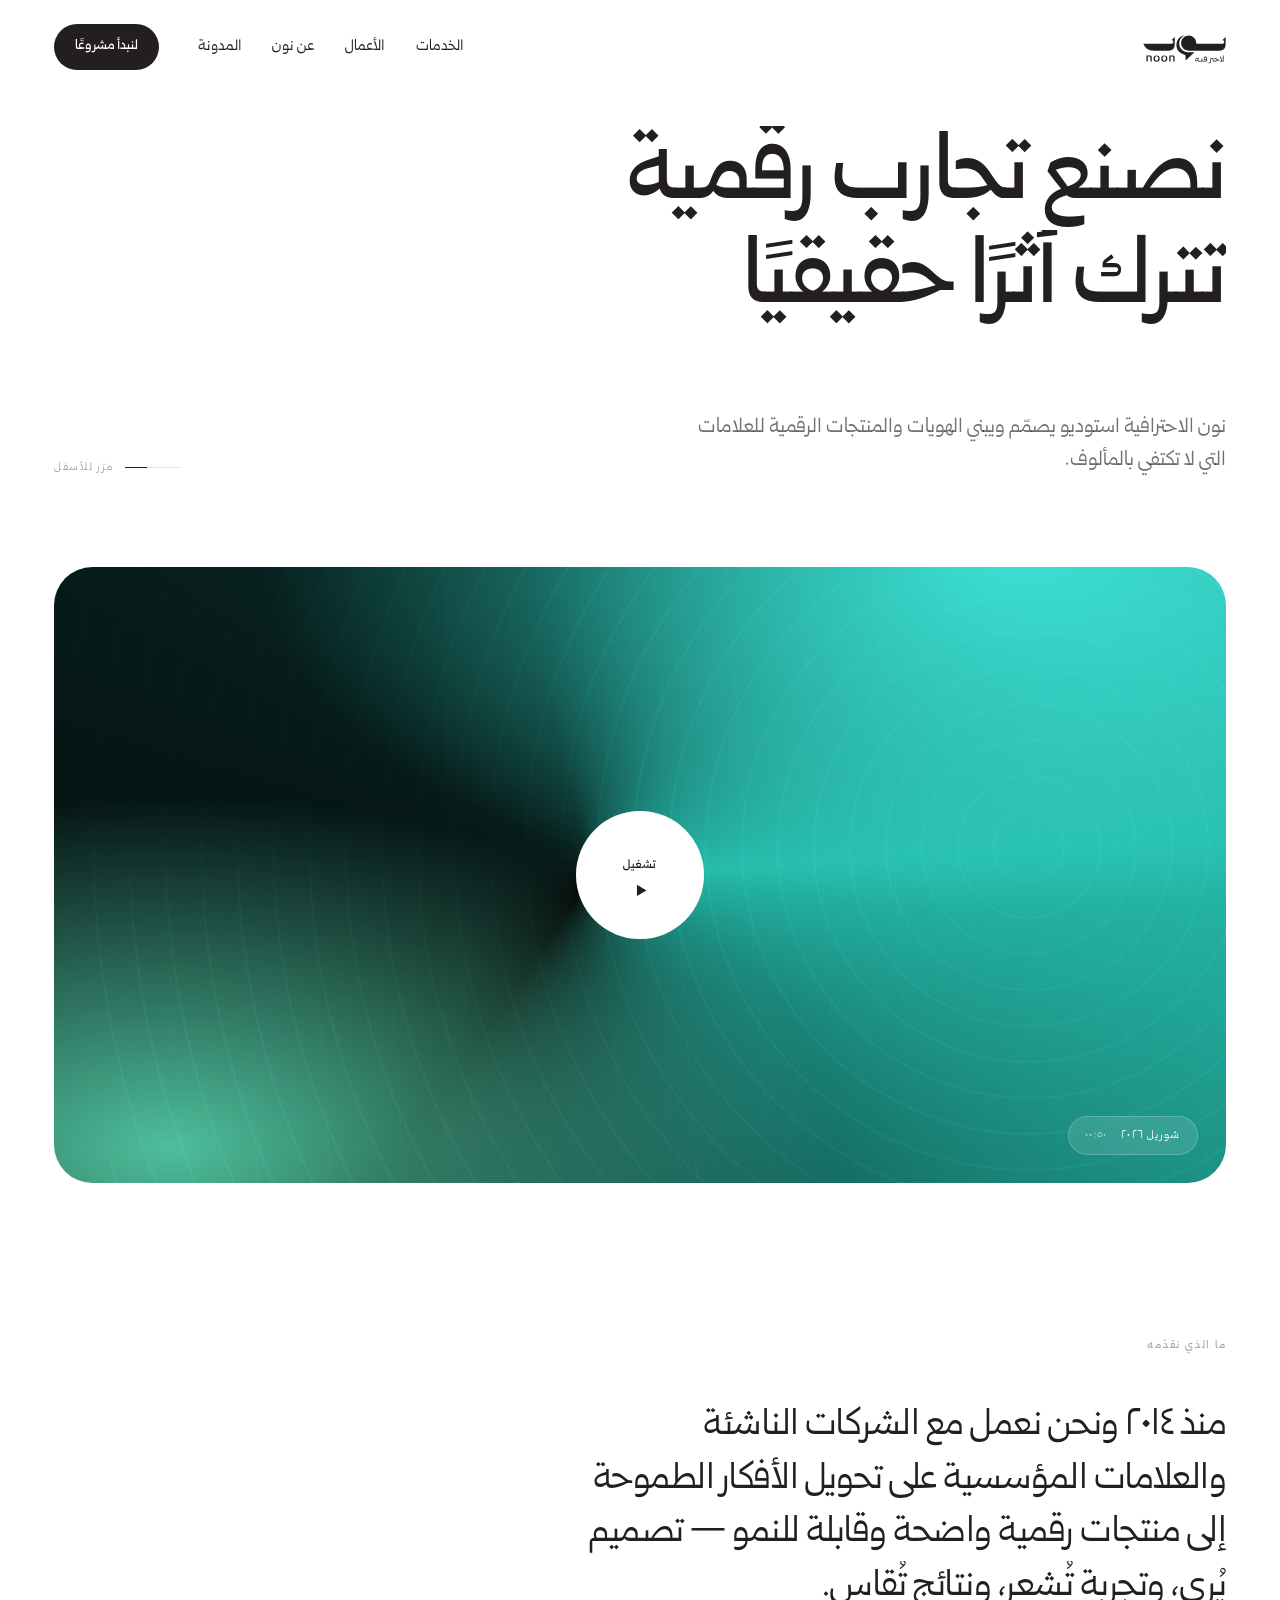
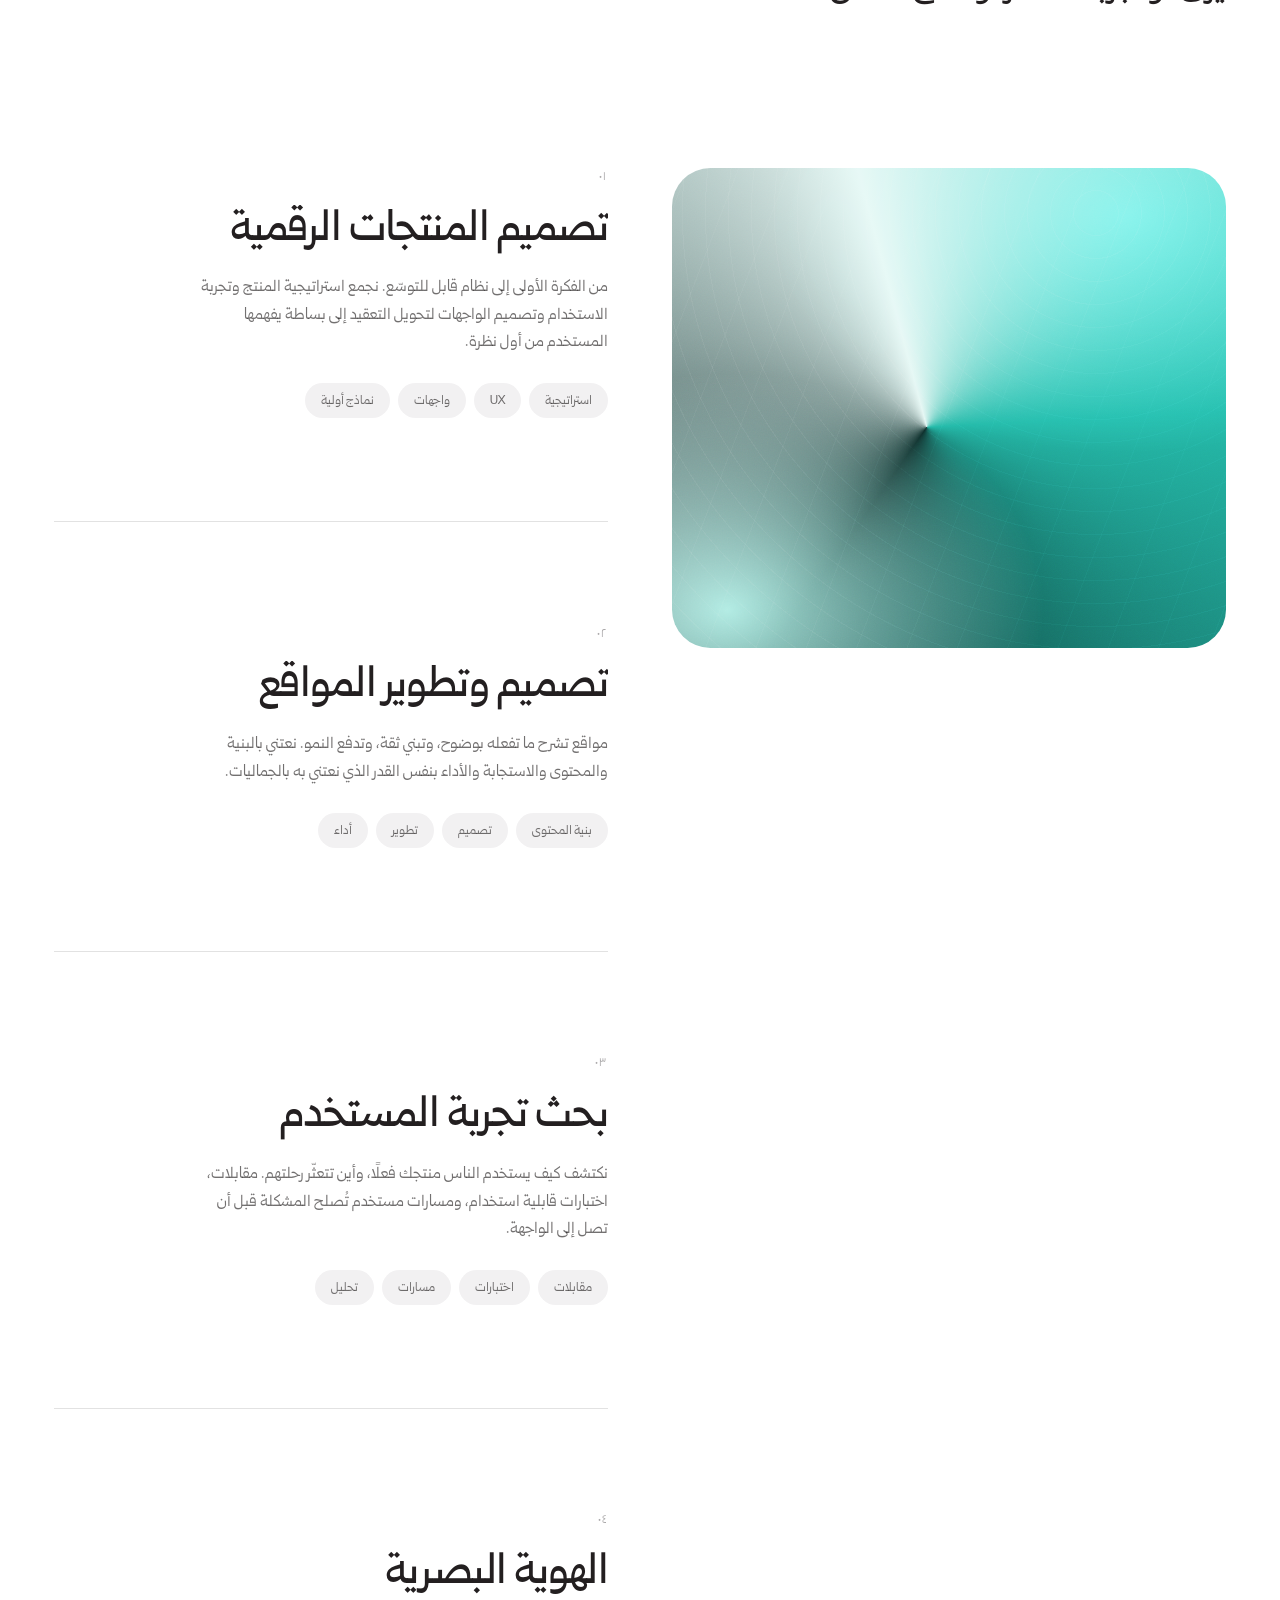
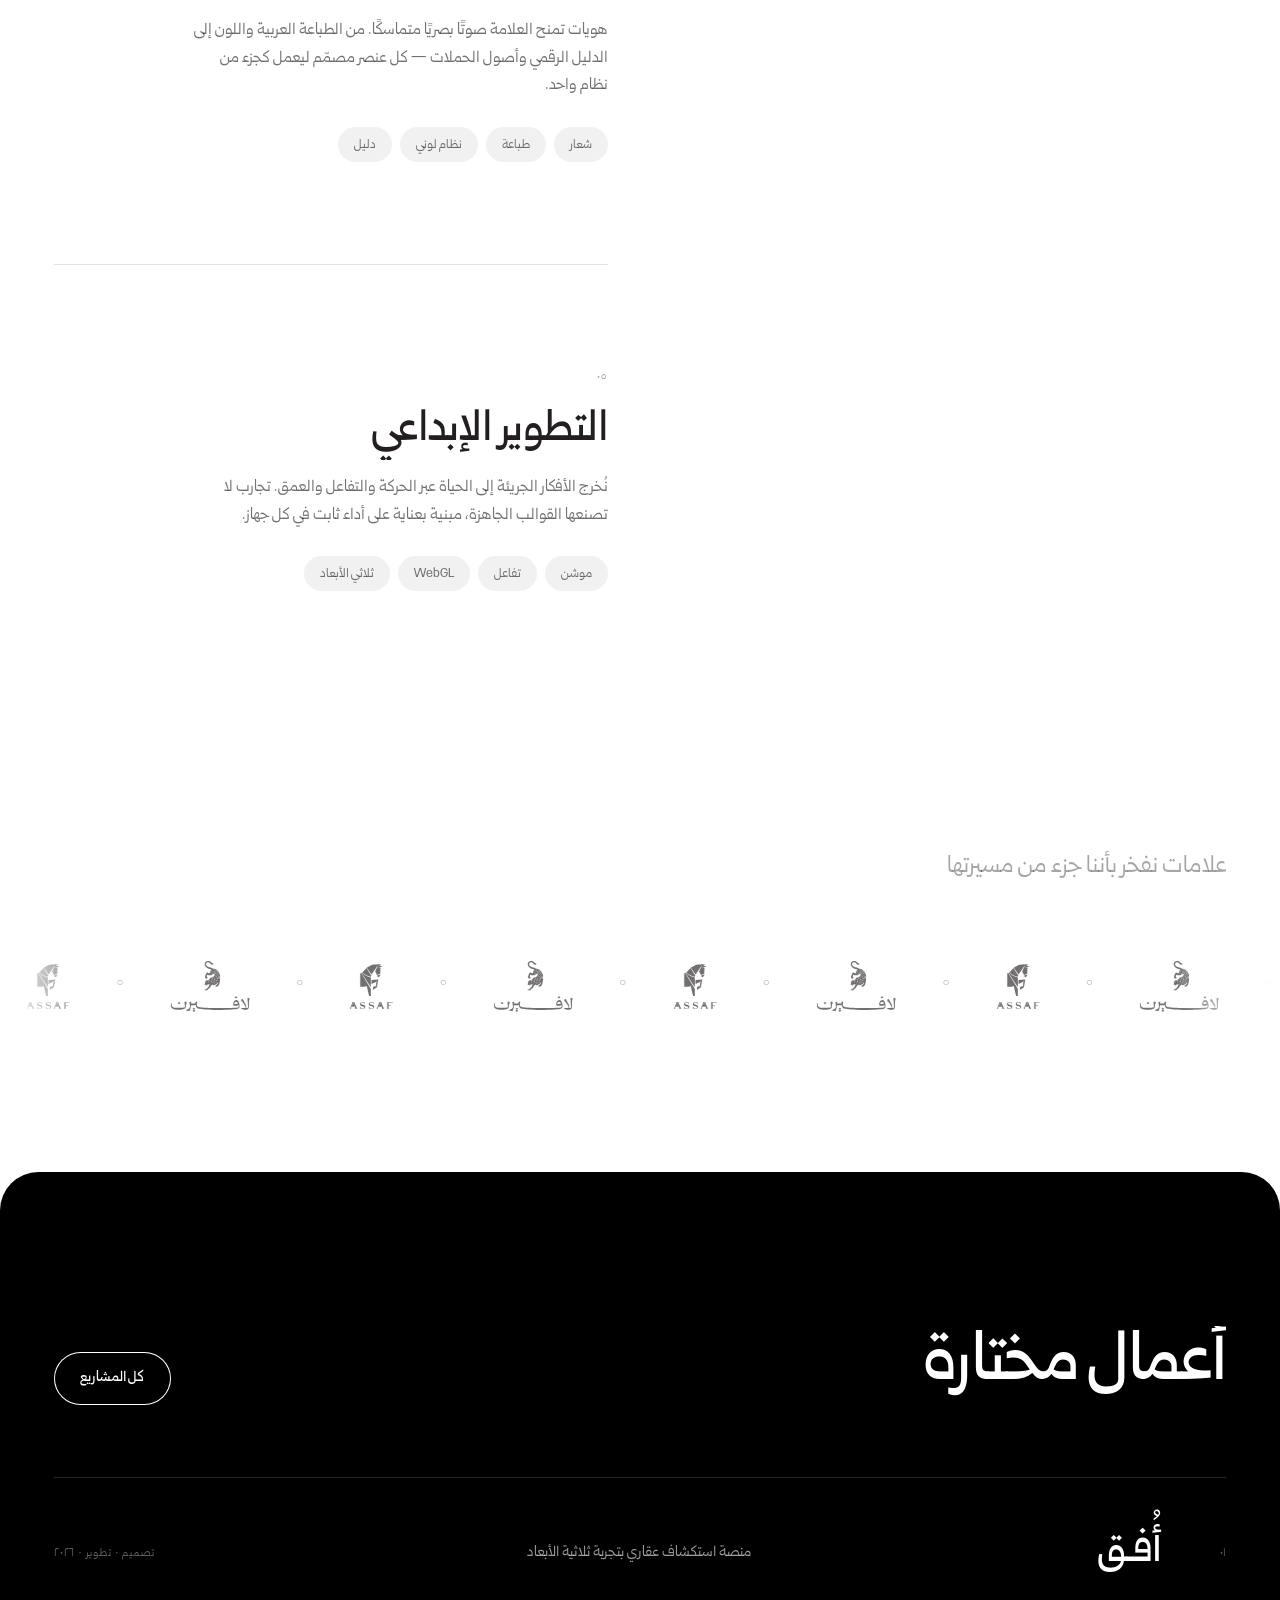
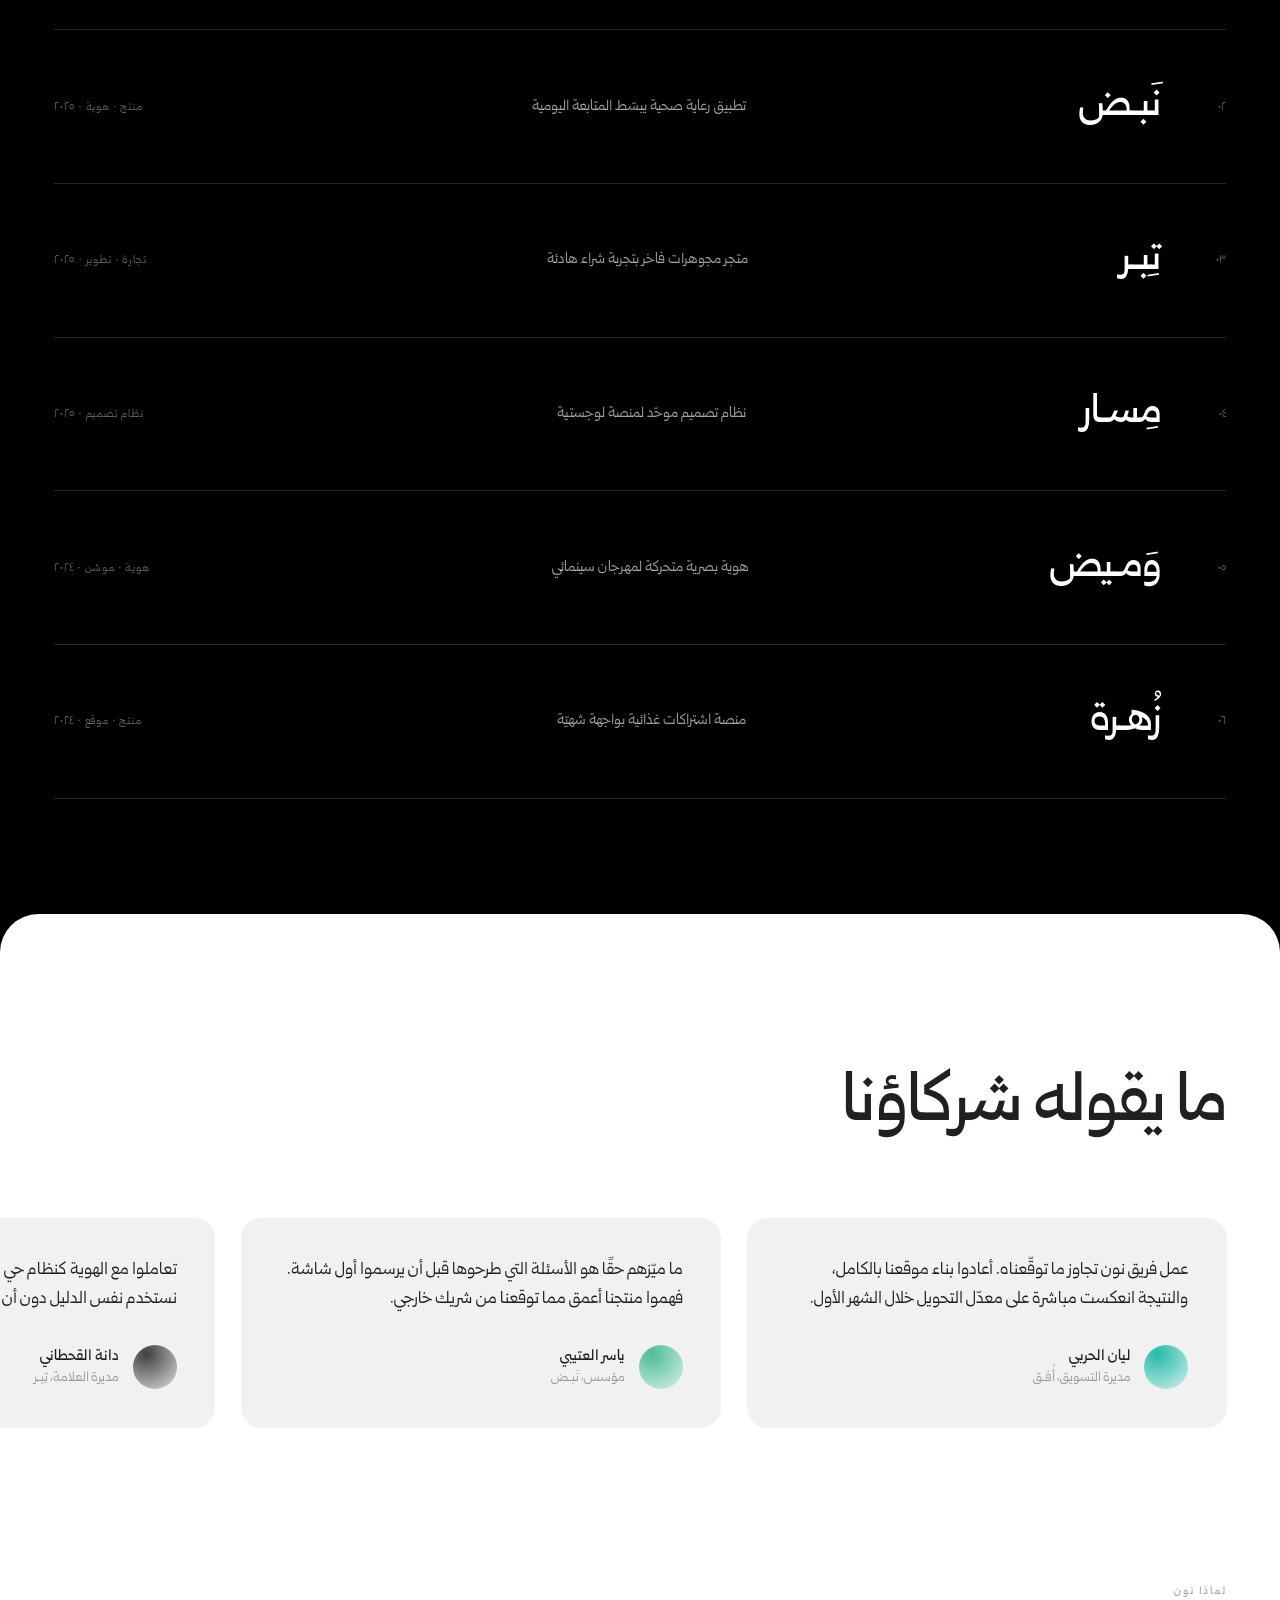
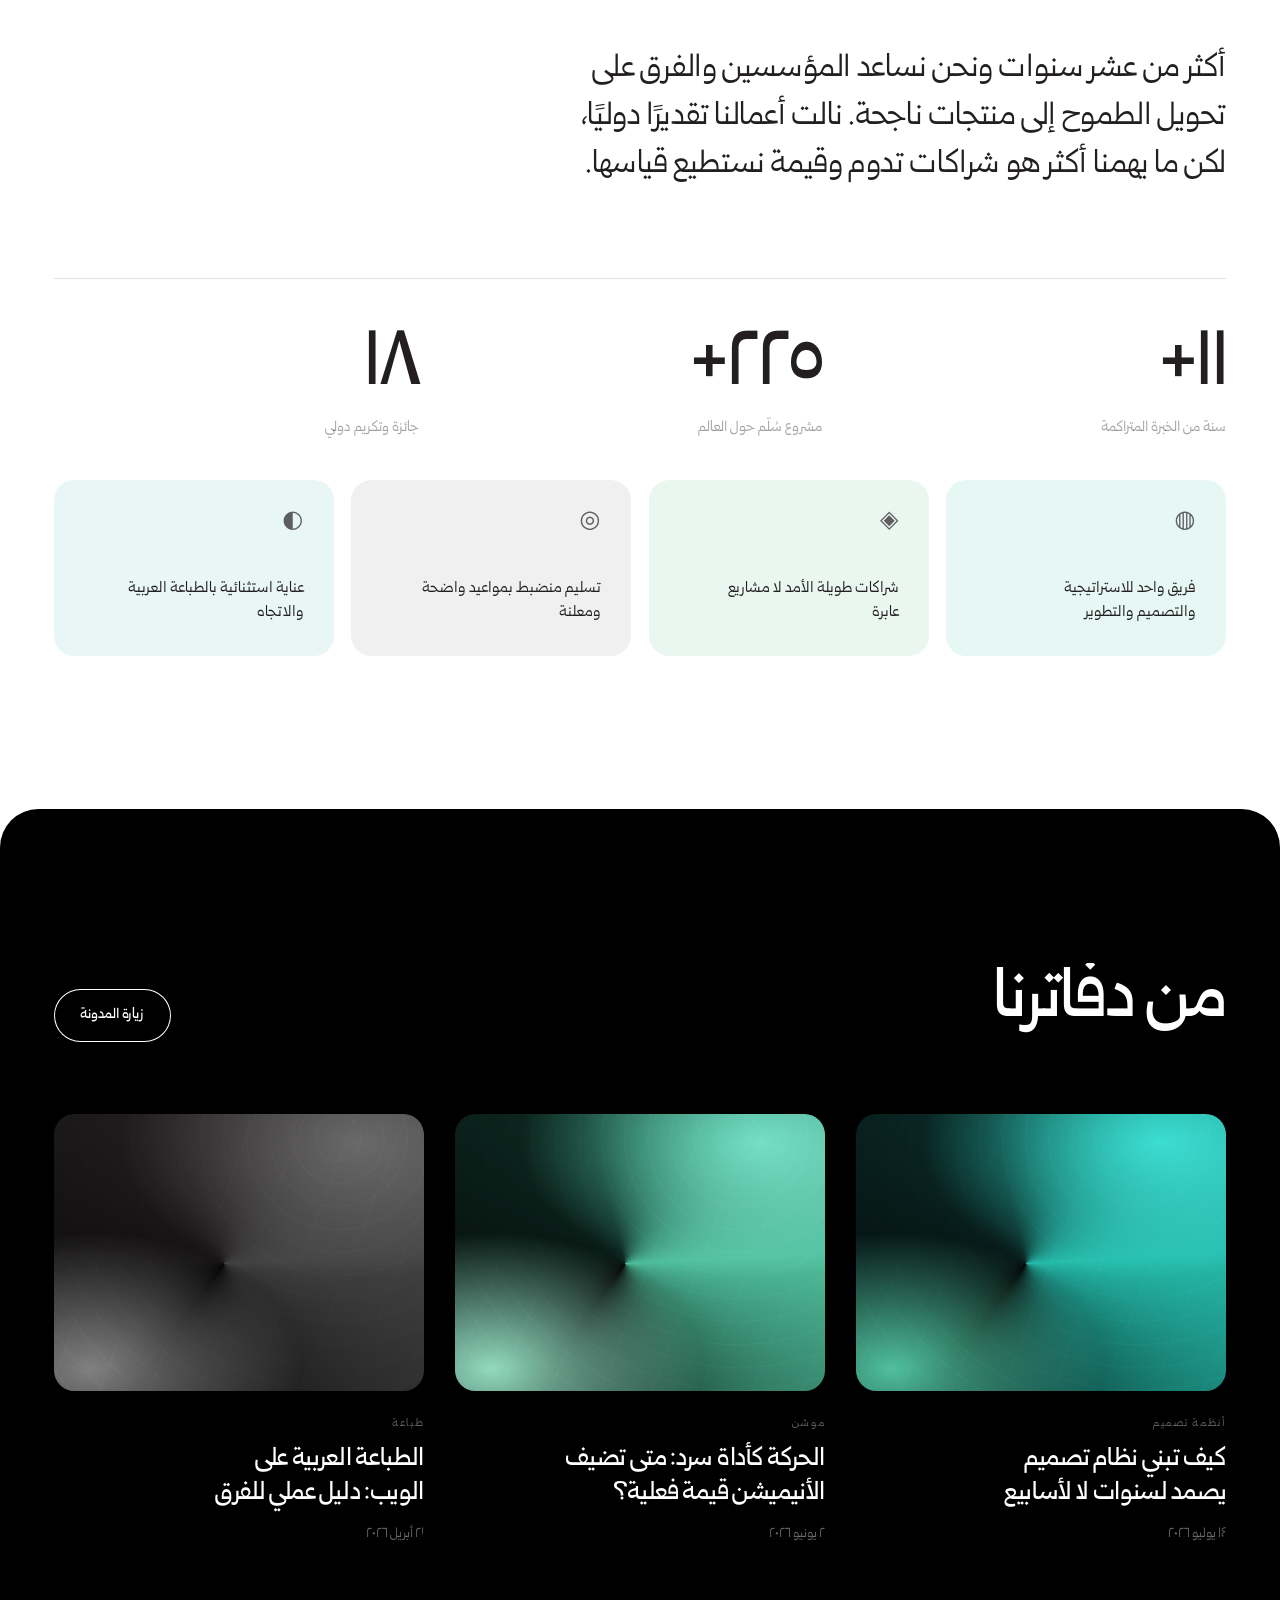
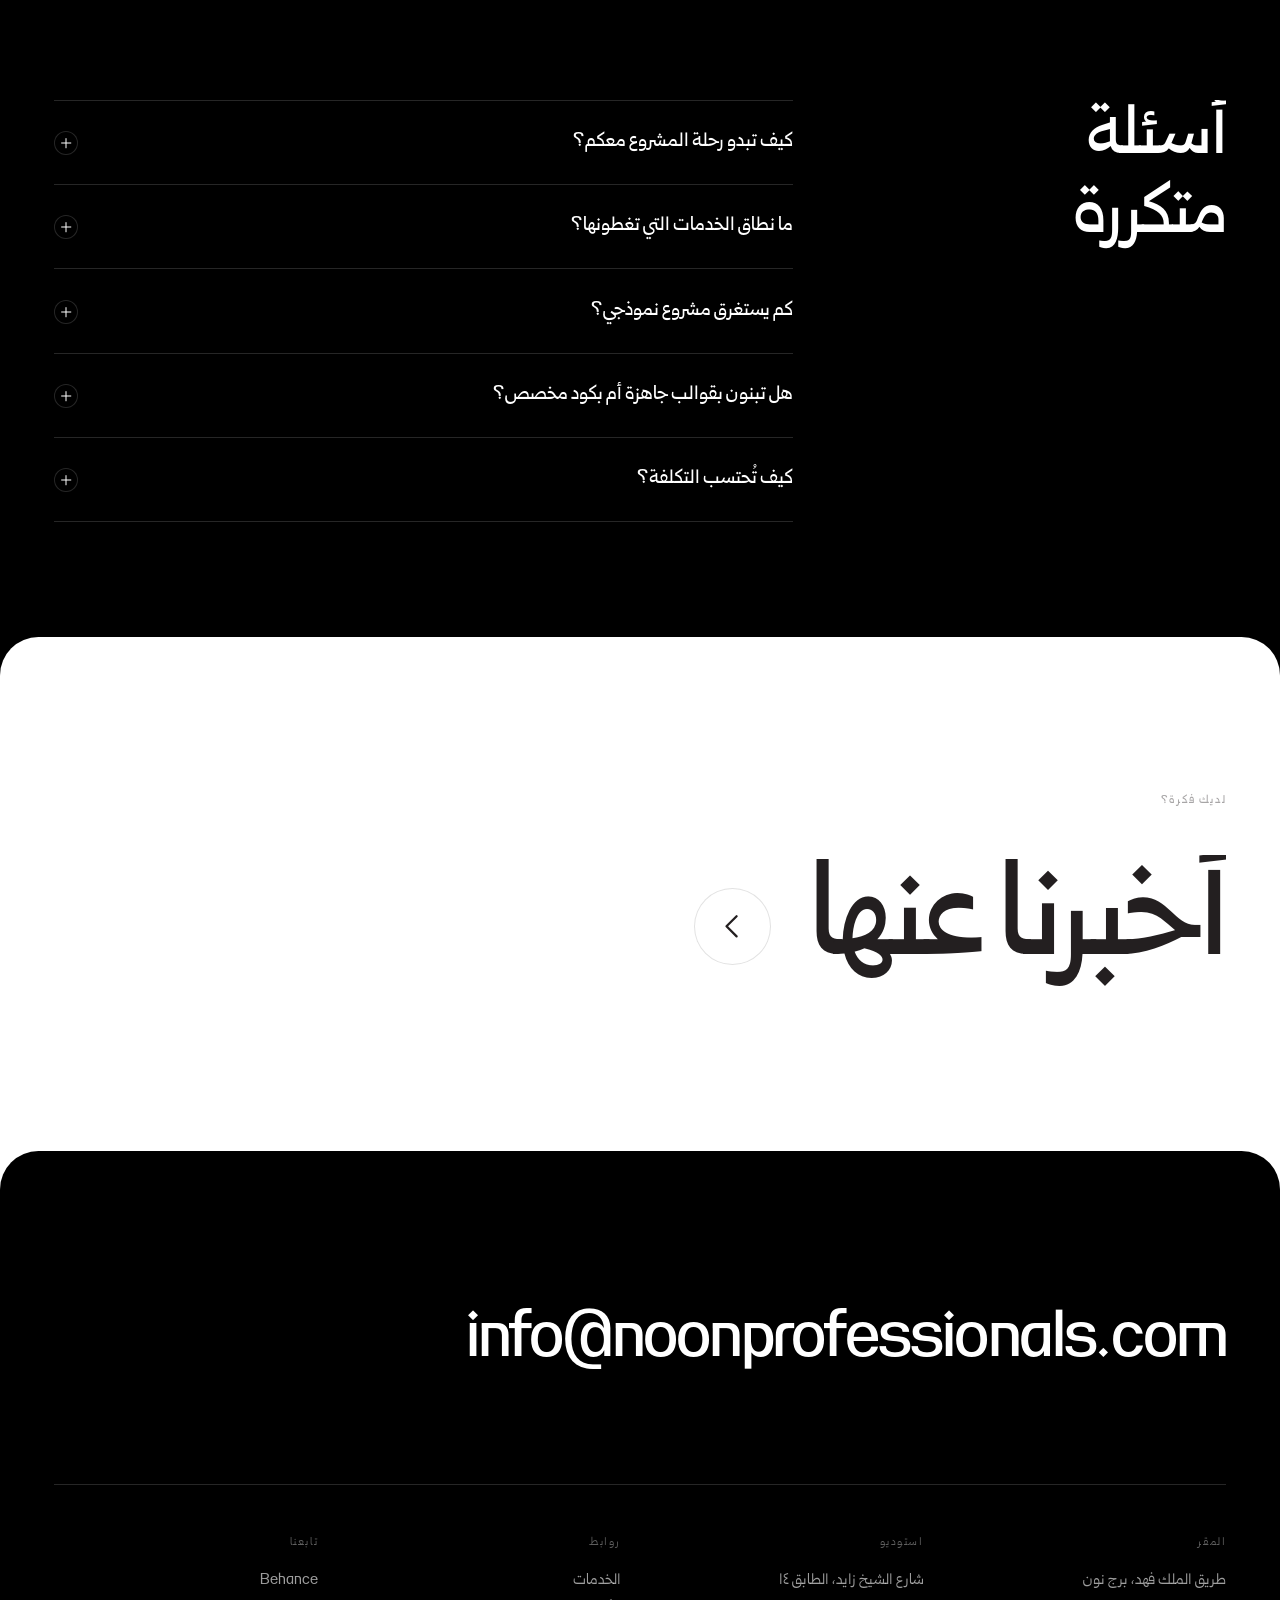
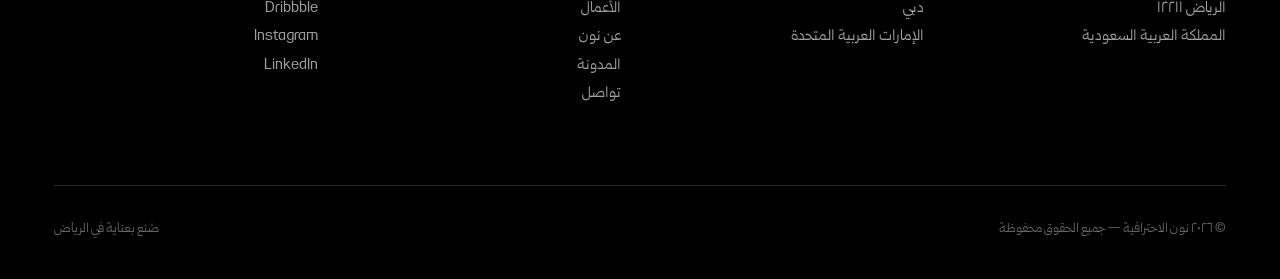
==== commit db53bbde: "Rebrand to Noon Professionals + hero video + client logos Brand: - Official palette (#231f20 / #000 " ====
--- a/index.html
+++ b/index.html
@@ -3,12 +3,11 @@
 <head>
 <meta charset="utf-8">
 <meta name="viewport" content="width=device-width, initial-scale=1, viewport-fit=cover">
-<title>مدار — استوديو رقمي إبداعي</title>
-<meta name="description" content="مدار استوديو إبداعي يصمم ويبني الهويات والمنتجات الرقمية للعلامات التي تسعى إلى حضور استثنائي.">
+<title>نون الاحترافية — Noon Professionals</title>
+<meta name="description" content="نون الاحترافية — نصمّم ونبني تجارب رقمية متكاملة للعلامات التي تسعى إلى حضور استثنائي.">
 <meta name="theme-color" content="#ffffff">
-<link rel="preconnect" href="https://fonts.googleapis.com">
-<link rel="preconnect" href="https://fonts.gstatic.com" crossorigin>
-<link href="https://fonts.googleapis.com/css2?family=IBM+Plex+Sans+Arabic:wght@300;400;500;600;700&display=swap" rel="stylesheet">
+<link rel="preload" href="assets/fonts/itfGhroobArabic-Regular.otf" as="font" type="font/otf" crossorigin>
+<link rel="preload" href="assets/fonts/itfGhroobArabic-Medium.otf" as="font" type="font/otf" crossorigin>
 <link rel="stylesheet" href="css/style.css">
 <script>
 /* يُرسم ستار الانتقال قبل أول إطار لمنع أي وميض بين الصفحات */
@@ -23,7 +22,7 @@
 <!-- ══ شاشة التحميل ══ -->
 <div class="md-loader" aria-hidden="true">
   <div class="md-loader__inner">
-    <div class="md-loader__mark"><span>مدار</span></div>
+    <div class="md-loader__mark"><span class="md-logo__lockup"></span></div>
     <div class="md-loader__bar"><i></i></div>
     <div class="md-loader__num"><span data-loader-num>0</span><em>٪</em></div>
   </div>
@@ -43,18 +42,14 @@
 <!-- ══ الترويسة ══ -->
 <header class="md-head">
   <div class="md-head__row">
-    <a href="index.html" class="md-logo" data-cursor="pointer" aria-label="مدار — الصفحة الرئيسية">
-      <svg class="md-logo__glyph" viewBox="0 0 32 32" aria-hidden="true">
-        <circle cx="16" cy="16" r="14.5" fill="none" stroke="currentColor" stroke-width="2.4"/>
-        <circle cx="16" cy="16" r="5" fill="currentColor"/>
-      </svg>
-      <span class="md-logo__word">مدار</span>
+    <a href="index.html" class="md-logo" data-cursor="pointer" aria-label="نون الاحترافية — الصفحة الرئيسية">
+      <span class="md-logo__mark" aria-hidden="true"></span>
     </a>
 
     <nav class="md-nav" aria-label="التنقل الرئيسي">
       <a href="services.html" data-cursor="pointer"><span data-link-swap>الخدمات</span></a>
       <a href="work.html" data-cursor="pointer"><span data-link-swap>الأعمال</span></a>
-      <a href="about.html" data-cursor="pointer"><span data-link-swap>عن مدار</span></a>
+      <a href="about.html" data-cursor="pointer"><span data-link-swap>عن نون</span></a>
       <a href="blog.html" data-cursor="pointer"><span data-link-swap>المدونة</span></a>
     </nav>
 
@@ -76,14 +71,14 @@
       <a href="index.html" data-cursor="pointer"><span class="md-menu__idx">01</span><span class="md-menu__txt" data-link-swap>الرئيسية</span></a>
       <a href="services.html" data-cursor="pointer"><span class="md-menu__idx">02</span><span class="md-menu__txt" data-link-swap>الخدمات</span></a>
       <a href="work.html" data-cursor="pointer"><span class="md-menu__idx">03</span><span class="md-menu__txt" data-link-swap>الأعمال</span></a>
-      <a href="about.html" data-cursor="pointer"><span class="md-menu__idx">04</span><span class="md-menu__txt" data-link-swap>عن مدار</span></a>
+      <a href="about.html" data-cursor="pointer"><span class="md-menu__idx">04</span><span class="md-menu__txt" data-link-swap>عن نون</span></a>
       <a href="blog.html" data-cursor="pointer"><span class="md-menu__idx">05</span><span class="md-menu__txt" data-link-swap>المدونة</span></a>
       <a href="contact.html" data-cursor="pointer"><span class="md-menu__idx">06</span><span class="md-menu__txt" data-link-swap>تواصل معنا</span></a>
     </nav>
     <div class="md-menu__aside">
       <div class="md-menu__col">
         <span class="md-menu__cap">تواصل</span>
-        <a href="mailto:hello@madar.studio" data-cursor="pointer">hello@madar.studio</a>
+        <a href="mailto:info@noonprofessionals.com" data-cursor="pointer">info@noonprofessionals.com</a>
         <a href="tel:+966500000000" data-cursor="pointer">‎+966 50 000 0000</a>
       </div>
       <div class="md-menu__col">
@@ -110,7 +105,7 @@
       </h1>
       <div class="md-hero__foot">
         <p class="md-hero__lead" data-anim="lines" data-anim-delay="0.18">
-          مدار استوديو إبداعي يصمّم ويبني الهويات والمنتجات الرقمية للعلامات التي لا تكتفي بالمألوف.
+          نون الاحترافية استوديو يصمّم ويبني الهويات والمنتجات الرقمية للعلامات التي لا تكتفي بالمألوف.
         </p>
         <div class="md-hero__hint" data-anim="fade" data-anim-delay="0.4">
           <span class="md-hero__hintline"><i></i></span>
@@ -122,16 +117,39 @@
 
   <!-- ─── 02 · العرض التقديمي ─── -->
   <section class="md-preview" data-anim="frame">
-    <div class="md-preview__box" data-parallax-scope>
-      <div class="md-poster md-poster--reel" data-parallax="-8" style="--c1:#1b1a2e;--c2:#4b3ff0;--c3:#ff7a4d;--c4:#0a0a0a"></div>
+    <div class="md-preview__box" data-parallax-scope data-video>
+      <div class="md-poster md-poster--reel" data-parallax="-8" style="--c1:#0a2b28;--c2:#24baa9;--c3:#4dbd99;--c4:#000000"></div>
+
+      <!-- المصدر في data-src لا src: المتصفح يبدأ التحميل بمجرّد قراءة src،
+           فلو وضعناه هنا لضاعت فائدة الشرط قبل أن يعمل الجافاسكربت أصلًا.
+           muted إلزامي — كل المتصفحات تمنع التشغيل التلقائي مع صوت. -->
+      <video class="md-preview__video" data-video-el
+             data-src="assets/video/showreel.mp4"
+             muted loop playsinline preload="none"
+             disablepictureinpicture></video>
+
+      <div class="md-preview__bar" aria-hidden="true"><i data-video-bar></i></div>
+
       <div class="md-preview__glass">
         <span class="md-preview__cap">شوريل ٢٠٢٦</span>
-        <span class="md-preview__time">٠١:٤٨</span>
-      </div>
-      <button class="md-play" type="button" data-magnetic data-cursor="hidden" aria-label="تشغيل الشوريل">
+        <span class="md-preview__time" data-video-time>٠٠:٥٠</span>
+      </div>
+
+      <!-- ثلاث حالات: تشغيل يدوي · مكتوم · بصوت -->
+      <button class="md-play" type="button" data-magnetic data-cursor="hidden" data-video-btn aria-label="تشغيل الشوريل">
         <span class="md-play__ring"></span>
-        <span class="md-play__txt">تشغيل</span>
-        <svg viewBox="0 0 24 24" aria-hidden="true"><path d="M8 5.5v13l11-6.5z" fill="currentColor"/></svg>
+        <span class="md-play__txt" data-video-label>تشغيل</span>
+        <svg class="md-play__ico md-play__ico--play" viewBox="0 0 24 24" aria-hidden="true">
+          <path d="M8 5.5v13l11-6.5z" fill="currentColor"/>
+        </svg>
+        <svg class="md-play__ico md-play__ico--mute" viewBox="0 0 24 24" aria-hidden="true">
+          <path d="M4 9.5h3.2L12 5.6v12.8L7.2 14.5H4z" fill="currentColor"/>
+          <path d="M16 9.5l4 5M20 9.5l-4 5" fill="none" stroke="currentColor" stroke-width="1.7" stroke-linecap="round"/>
+        </svg>
+        <svg class="md-play__ico md-play__ico--sound" viewBox="0 0 24 24" aria-hidden="true">
+          <path d="M4 9.5h3.2L12 5.6v12.8L7.2 14.5H4z" fill="currentColor"/>
+          <path d="M15.5 9.2a4 4 0 010 5.6M18 7a7.4 7.4 0 010 10" fill="none" stroke="currentColor" stroke-width="1.7" stroke-linecap="round"/>
+        </svg>
       </button>
     </div>
   </section>
@@ -152,11 +170,11 @@
 
       <div class="md-feature__stage">
         <div class="md-feature__stack">
-          <div class="md-poster md-feature__art is-active" data-feature-art="0" style="--c1:#efeaff;--c2:#6b5cff;--c3:#c9bfff;--c4:#1a1440"></div>
-          <div class="md-poster md-feature__art" data-feature-art="1" style="--c1:#e6f6ee;--c2:#22a76a;--c3:#bfe9d4;--c4:#0e3324"></div>
-          <div class="md-poster md-feature__art" data-feature-art="2" style="--c1:#fff0e6;--c2:#ff7a3d;--c3:#ffd2b8;--c4:#40200e"></div>
-          <div class="md-poster md-feature__art" data-feature-art="3" style="--c1:#e8f1ff;--c2:#2f6bff;--c3:#c2d9ff;--c4:#0d1f45"></div>
-          <div class="md-poster md-feature__art" data-feature-art="4" style="--c1:#fdeaf2;--c2:#e0407f;--c3:#f9c8dc;--c4:#3d0f24"></div>
+          <div class="md-poster md-feature__art is-active" data-feature-art="0" style="--c1:#e6f7f4;--c2:#24baa9;--c3:#a8e6dc;--c4:#0a2b28"></div>
+          <div class="md-poster md-feature__art" data-feature-art="1" style="--c1:#eaf7f1;--c2:#4dbd99;--c3:#b6e6d3;--c4:#0d2a22"></div>
+          <div class="md-poster md-feature__art" data-feature-art="2" style="--c1:#f0f0f0;--c2:#404041;--c3:#c9c9ca;--c4:#231f20"></div>
+          <div class="md-poster md-feature__art" data-feature-art="3" style="--c1:#e9f6f6;--c2:#24baa9;--c3:#bfe8e4;--c4:#12211f"></div>
+          <div class="md-poster md-feature__art" data-feature-art="4" style="--c1:#edf7f3;--c2:#4dbd99;--c3:#a9dfc9;--c4:#0a2b28"></div>
         </div>
       </div>
 
@@ -200,16 +218,15 @@
     <div class="md-wrap">
       <p class="md-reel__title" data-anim="lines">علامات نفخر بأننا جزء من مسيرتها</p>
     </div>
+    <!-- شعارات العملاء: تُرسم كأقنعة فوق currentColor فتظهر بمعالجة موحّدة
+         مهما اختلف لون الملف الأصلي (أحدهما أبيض والآخر أسود).
+         ‎--k‎ معامل موازنة بصرية: الشعار شبه المربّع يبدو أضخم عند نفس الارتفاع. -->
     <div class="md-marquee" data-marquee data-marquee-speed="0.55">
       <div class="md-marquee__track">
-        <span class="md-marquee__item">أُفـق</span><span class="md-marquee__sep">◦</span>
-        <span class="md-marquee__item">نَبـض</span><span class="md-marquee__sep">◦</span>
-        <span class="md-marquee__item">تِبـر</span><span class="md-marquee__sep">◦</span>
-        <span class="md-marquee__item">مِسـار</span><span class="md-marquee__sep">◦</span>
-        <span class="md-marquee__item">وَمـيض</span><span class="md-marquee__sep">◦</span>
-        <span class="md-marquee__item">زُهـرة</span><span class="md-marquee__sep">◦</span>
-        <span class="md-marquee__item">قِمـم</span><span class="md-marquee__sep">◦</span>
-        <span class="md-marquee__item">رِفـد</span><span class="md-marquee__sep">◦</span>
+        <span class="md-marquee__logo md-marquee__logo--assaf" role="img" aria-label="Assaf"></span>
+        <span class="md-marquee__sep">◦</span>
+        <span class="md-marquee__logo md-marquee__logo--lavearn" role="img" aria-label="Lavearn"></span>
+        <span class="md-marquee__sep">◦</span>
       </div>
     </div>
   </section>
@@ -223,42 +240,42 @@
       </div>
 
       <div class="md-worklist" data-worklist>
-        <a class="md-work" href="project.html" data-cursor="media" data-cursor-media="--c1:#1b1a2e;--c2:#6b5cff;--c3:#b9aeff;--c4:#0a0a0a">
+        <a class="md-work" href="project.html" data-cursor="media" data-cursor-media="--c1:#0a2b28;--c2:#24baa9;--c3:#4dbd99;--c4:#000000">
           <span class="md-work__no">٠١</span>
           <span class="md-work__name">أُفـق</span>
           <span class="md-work__desc">منصة استكشاف عقاري بتجربة ثلاثية الأبعاد</span>
           <span class="md-work__meta">تصميم · تطوير · ٢٠٢٦</span>
           <span class="md-work__line"></span>
         </a>
-        <a class="md-work" href="project.html" data-cursor="media" data-cursor-media="--c1:#0d2b1f;--c2:#2fd08a;--c3:#9de7c4;--c4:#04140d">
+        <a class="md-work" href="project.html" data-cursor="media" data-cursor-media="--c1:#0d2a22;--c2:#4dbd99;--c3:#8fd9bd;--c4:#000000">
           <span class="md-work__no">٠٢</span>
           <span class="md-work__name">نَبـض</span>
           <span class="md-work__desc">تطبيق رعاية صحية يبسّط المتابعة اليومية</span>
           <span class="md-work__meta">منتج · هوية · ٢٠٢٥</span>
           <span class="md-work__line"></span>
         </a>
-        <a class="md-work" href="project.html" data-cursor="media" data-cursor-media="--c1:#2a1c08;--c2:#e0a032;--c3:#f5d79a;--c4:#160e02">
+        <a class="md-work" href="project.html" data-cursor="media" data-cursor-media="--c1:#231f20;--c2:#404041;--c3:#7c7c7d;--c4:#000000">
           <span class="md-work__no">٠٣</span>
           <span class="md-work__name">تِبـر</span>
           <span class="md-work__desc">متجر مجوهرات فاخر بتجربة شراء هادئة</span>
           <span class="md-work__meta">تجارة · تطوير · ٢٠٢٥</span>
           <span class="md-work__line"></span>
         </a>
-        <a class="md-work" href="project.html" data-cursor="media" data-cursor-media="--c1:#0b1c3a;--c2:#4d8dff;--c3:#a9c9ff;--c4:#050d1c">
+        <a class="md-work" href="project.html" data-cursor="media" data-cursor-media="--c1:#12211f;--c2:#24baa9;--c3:#404041;--c4:#000000">
           <span class="md-work__no">٠٤</span>
           <span class="md-work__name">مِسـار</span>
           <span class="md-work__desc">نظام تصميم موحّد لمنصة لوجستية</span>
           <span class="md-work__meta">نظام تصميم · ٢٠٢٥</span>
           <span class="md-work__line"></span>
         </a>
-        <a class="md-work" href="project.html" data-cursor="media" data-cursor-media="--c1:#2e0d1c;--c2:#ff4f87;--c3:#ffb3c9;--c4:#17060e">
+        <a class="md-work" href="project.html" data-cursor="media" data-cursor-media="--c1:#06322d;--c2:#2fd6c1;--c3:#4dbd99;--c4:#01110f">
           <span class="md-work__no">٠٥</span>
           <span class="md-work__name">وَمـيض</span>
           <span class="md-work__desc">هوية بصرية متحركة لمهرجان سينمائي</span>
           <span class="md-work__meta">هوية · موشن · ٢٠٢٤</span>
           <span class="md-work__line"></span>
         </a>
-        <a class="md-work" href="project.html" data-cursor="media" data-cursor-media="--c1:#132a12;--c2:#8ed03c;--c3:#cfeaa4;--c4:#081408">
+        <a class="md-work" href="project.html" data-cursor="media" data-cursor-media="--c1:#081f1d;--c2:#4dbd99;--c3:#24baa9;--c4:#231f20">
           <span class="md-work__no">٠٦</span>
           <span class="md-work__name">زُهـرة</span>
           <span class="md-work__desc">منصة اشتراكات غذائية بواجهة شهيّة</span>
@@ -279,33 +296,33 @@
     <div class="md-drag" data-drag>
       <div class="md-drag__track" data-drag-track>
         <blockquote class="md-quote">
-          <p>عمل فريق مدار تجاوز ما توقّعناه. أعادوا بناء موقعنا بالكامل، والنتيجة انعكست مباشرة على معدّل التحويل خلال الشهر الأول.</p>
-          <footer><span class="md-quote__ava" style="--c1:#efeaff;--c2:#6b5cff"></span><cite>ليان الحربي<em>مديرة التسويق، أُفـق</em></cite></footer>
+          <p>عمل فريق نون تجاوز ما توقّعناه. أعادوا بناء موقعنا بالكامل، والنتيجة انعكست مباشرة على معدّل التحويل خلال الشهر الأول.</p>
+          <footer><span class="md-quote__ava" style="--c1:#e6f7f4;--c2:#24baa9"></span><cite>ليان الحربي<em>مديرة التسويق، أُفـق</em></cite></footer>
         </blockquote>
         <blockquote class="md-quote">
           <p>ما ميّزهم حقًا هو الأسئلة التي طرحوها قبل أن يرسموا أول شاشة. فهموا منتجنا أعمق مما توقعنا من شريك خارجي.</p>
-          <footer><span class="md-quote__ava" style="--c1:#e6f6ee;--c2:#22a76a"></span><cite>ياسر العتيبي<em>مؤسس، نَبـض</em></cite></footer>
+          <footer><span class="md-quote__ava" style="--c1:#eaf7f1;--c2:#4dbd99"></span><cite>ياسر العتيبي<em>مؤسس، نَبـض</em></cite></footer>
         </blockquote>
         <blockquote class="md-quote">
           <p>تعاملوا مع الهوية كنظام حي لا كملف شعار. بعد سنتين ما زلنا نستخدم نفس الدليل دون أن يفقد تماسكه.</p>
-          <footer><span class="md-quote__ava" style="--c1:#fff0e6;--c2:#ff7a3d"></span><cite>دانة القحطاني<em>مديرة العلامة، تِبـر</em></cite></footer>
+          <footer><span class="md-quote__ava" style="--c1:#f0f0f0;--c2:#404041"></span><cite>دانة القحطاني<em>مديرة العلامة، تِبـر</em></cite></footer>
         </blockquote>
         <blockquote class="md-quote">
           <p>سرعة الاستجابة والوضوح في كل مرحلة جعلا المشروع أسهل مما تخيّلنا. لم نحتج يومًا أن نسأل «أين وصلنا؟».</p>
-          <footer><span class="md-quote__ava" style="--c1:#e8f1ff;--c2:#2f6bff"></span><cite>عمر الشمري<em>مدير المنتج، مِسـار</em></cite></footer>
+          <footer><span class="md-quote__ava" style="--c1:#e9f6f6;--c2:#24baa9"></span><cite>عمر الشمري<em>مدير المنتج، مِسـار</em></cite></footer>
         </blockquote>
         <blockquote class="md-quote">
           <p>مزيج نادر من الحس الجمالي والانضباط الهندسي. سلّمونا موقعًا سريعًا وجميلًا في آن واحد.</p>
-          <footer><span class="md-quote__ava" style="--c1:#fdeaf2;--c2:#e0407f"></span><cite>سارة المطيري<em>المديرة التنفيذية، وَمـيض</em></cite></footer>
+          <footer><span class="md-quote__ava" style="--c1:#edf7f3;--c2:#4dbd99"></span><cite>سارة المطيري<em>المديرة التنفيذية، وَمـيض</em></cite></footer>
         </blockquote>
       </div>
     </div>
   </section>
 
-  <!-- ─── 08 · لماذا مدار ─── -->
+  <!-- ─── 08 · لماذا نون ─── -->
   <section class="md-why">
     <div class="md-wrap">
-      <span class="md-eyebrow" data-anim="fade">لماذا مدار</span>
+      <span class="md-eyebrow" data-anim="fade">لماذا نون</span>
       <p class="md-why__text" data-anim="lines">
         أكثر من عشر سنوات ونحن نساعد المؤسسين والفرق على تحويل الطموح إلى منتجات ناجحة. نالت أعمالنا تقديرًا دوليًا، لكن ما يهمنا أكثر هو شراكات تدوم وقيمة نستطيع قياسها.
       </p>
@@ -326,10 +343,10 @@
       </div>
 
       <div class="md-pills">
-        <div class="md-pill" data-anim="fade" style="--c1:#efeaff"><span class="md-pill__ico">◍</span><p>فريق واحد للاستراتيجية والتصميم والتطوير</p></div>
-        <div class="md-pill" data-anim="fade" data-anim-delay="0.06" style="--c1:#e6f6ee"><span class="md-pill__ico">◈</span><p>شراكات طويلة الأمد لا مشاريع عابرة</p></div>
-        <div class="md-pill" data-anim="fade" data-anim-delay="0.12" style="--c1:#fff0e6"><span class="md-pill__ico">◎</span><p>تسليم منضبط بمواعيد واضحة ومعلنة</p></div>
-        <div class="md-pill" data-anim="fade" data-anim-delay="0.18" style="--c1:#e8f1ff"><span class="md-pill__ico">◐</span><p>عناية استثنائية بالطباعة العربية والاتجاه</p></div>
+        <div class="md-pill" data-anim="fade" style="--c1:#e6f7f4"><span class="md-pill__ico">◍</span><p>فريق واحد للاستراتيجية والتصميم والتطوير</p></div>
+        <div class="md-pill" data-anim="fade" data-anim-delay="0.06" style="--c1:#eaf7f1"><span class="md-pill__ico">◈</span><p>شراكات طويلة الأمد لا مشاريع عابرة</p></div>
+        <div class="md-pill" data-anim="fade" data-anim-delay="0.12" style="--c1:#f0f0f0"><span class="md-pill__ico">◎</span><p>تسليم منضبط بمواعيد واضحة ومعلنة</p></div>
+        <div class="md-pill" data-anim="fade" data-anim-delay="0.18" style="--c1:#e9f6f6"><span class="md-pill__ico">◐</span><p>عناية استثنائية بالطباعة العربية والاتجاه</p></div>
       </div>
     </div>
   </section>
@@ -343,19 +360,19 @@
       </div>
       <div class="md-cards">
         <a href="blog.html" class="md-card" data-anim="frame" data-cursor="text" data-cursor-label="اقرأ">
-          <span class="md-card__art md-poster" data-parallax="-5" style="--c1:#1b1a2e;--c2:#6b5cff;--c3:#b9aeff;--c4:#0a0a0a"></span>
+          <span class="md-card__art md-poster" data-parallax="-5" style="--c1:#0a2b28;--c2:#24baa9;--c3:#4dbd99;--c4:#000000"></span>
           <span class="md-card__cat">أنظمة تصميم</span>
           <h3 class="md-card__title">كيف تبني نظام تصميم يصمد لسنوات لا لأسابيع</h3>
           <span class="md-card__date">١٤ يوليو ٢٠٢٦</span>
         </a>
         <a href="blog.html" class="md-card" data-anim="frame" data-anim-delay="0.1" data-cursor="text" data-cursor-label="اقرأ">
-          <span class="md-card__art md-poster" data-parallax="-5" style="--c1:#0d2b1f;--c2:#2fd08a;--c3:#9de7c4;--c4:#04140d"></span>
+          <span class="md-card__art md-poster" data-parallax="-5" style="--c1:#0d2a22;--c2:#4dbd99;--c3:#8fd9bd;--c4:#000000"></span>
           <span class="md-card__cat">موشن</span>
           <h3 class="md-card__title">الحركة كأداة سرد: متى تضيف الأنيميشن قيمة فعلية؟</h3>
           <span class="md-card__date">٢ يونيو ٢٠٢٦</span>
         </a>
         <a href="blog.html" class="md-card" data-anim="frame" data-anim-delay="0.2" data-cursor="text" data-cursor-label="اقرأ">
-          <span class="md-card__art md-poster" data-parallax="-5" style="--c1:#2a1c08;--c2:#e0a032;--c3:#f5d79a;--c4:#160e02"></span>
+          <span class="md-card__art md-poster" data-parallax="-5" style="--c1:#231f20;--c2:#404041;--c3:#7c7c7d;--c4:#000000"></span>
           <span class="md-card__cat">طباعة</span>
           <h3 class="md-card__title">الطباعة العربية على الويب: دليل عملي للفرق</h3>
           <span class="md-card__date">٢١ أبريل ٢٠٢٦</span>
@@ -421,11 +438,11 @@
 <!-- ══ التذييل ══ -->
 <footer class="md-foot">
   <div class="md-wrap">
-    <a href="mailto:hello@madar.studio" class="md-foot__mail" data-cursor="text" data-cursor-label="راسلنا">hello@madar.studio</a>
+    <a href="mailto:info@noonprofessionals.com" class="md-foot__mail" data-cursor="text" data-cursor-label="راسلنا">info@noonprofessionals.com</a>
     <div class="md-foot__grid">
       <div class="md-foot__col">
         <span class="md-foot__cap">المقر</span>
-        <p>طريق الملك فهد، برج المدار<br>الرياض ١٢٢١١<br>المملكة العربية السعودية</p>
+        <p>طريق الملك فهد، برج نون<br>الرياض ١٢٢١١<br>المملكة العربية السعودية</p>
       </div>
       <div class="md-foot__col">
         <span class="md-foot__cap">استوديو</span>
@@ -436,7 +453,7 @@
         <nav>
           <a href="services.html" data-cursor="pointer">الخدمات</a>
           <a href="work.html" data-cursor="pointer">الأعمال</a>
-          <a href="about.html" data-cursor="pointer">عن مدار</a>
+          <a href="about.html" data-cursor="pointer">عن نون</a>
           <a href="blog.html" data-cursor="pointer">المدونة</a>
           <a href="contact.html" data-cursor="pointer">تواصل</a>
         </nav>
@@ -452,7 +469,7 @@
       </div>
     </div>
     <div class="md-foot__bar">
-      <span>© ٢٠٢٦ مدار — استوديو رقمي إبداعي</span>
+      <span>© ٢٠٢٦ نون الاحترافية — جميع الحقوق محفوظة</span>
       <span>صُنع بعناية في الرياض</span>
     </div>
   </div>
--- a/css/style.css
+++ b/css/style.css
@@ -1,5 +1,5 @@
 /* ═══════════════════════════════════════════════════════════
-   مدار — استوديو رقمي إبداعي
+   نون الاحترافية — Noon Professionals
    نظام الأنماط الكامل · RTL
    ─────────────────────────────────────────────────────────
    01 · الرموز والأساس        07 · الأعمال
@@ -11,23 +11,59 @@
    ═══════════════════════════════════════════════════════════ */
 
 /* ─────────────────────────────────────────────
+   00 · خطوط الهوية — itf Ghroob Arabic
+   يغطّي العربية واللاتينية معًا حسب دليل العلامة
+   ───────────────────────────────────────────── */
+@font-face{
+  font-family:"Ghroob";
+  src:url("../assets/fonts/itfGhroobArabic-Light.otf") format("opentype");
+  font-weight:300; font-style:normal; font-display:swap;
+}
+@font-face{
+  font-family:"Ghroob";
+  src:url("../assets/fonts/itfGhroobArabic-Regular.otf") format("opentype");
+  font-weight:400; font-style:normal; font-display:swap;
+}
+@font-face{
+  font-family:"Ghroob";
+  src:url("../assets/fonts/itfGhroobArabic-Medium.otf") format("opentype");
+  font-weight:500; font-style:normal; font-display:swap;
+}
+@font-face{
+  font-family:"Ghroob";
+  src:url("../assets/fonts/itfGhroobArabic-Bold.otf") format("opentype");
+  font-weight:600 700; font-style:normal; font-display:swap;
+}
+@font-face{
+  font-family:"Ghroob";
+  src:url("../assets/fonts/itfGhroobArabic-ExtraBold.otf") format("opentype");
+  font-weight:800; font-style:normal; font-display:swap;
+}
+
+/* ─────────────────────────────────────────────
    01 · الرموز والأساس
    ───────────────────────────────────────────── */
 :root{
+  /* ألوان العلامة الرسمية:
+     أساسي  #000000 · #24baa9 · #4dbd99
+     ثانوي  #231f20 · #404041                     */
   --bg:#ffffff;
-  --ink:#0a0a0a;
-  --ink-70:rgba(10,10,10,.62);
-  --ink-40:rgba(10,10,10,.36);
-  --ink-12:rgba(10,10,10,.12);
-  --ink-06:rgba(10,10,10,.06);
-
-  --inv-bg:#0a0a0a;
-  --inv-ink:#f5f4f2;
-  --inv-70:rgba(245,244,242,.60);
-  --inv-40:rgba(245,244,242,.34);
-  --inv-12:rgba(245,244,242,.14);
-
-  --accent:#5b4dff;
+  --ink:#231f20;
+  --ink-70:rgba(35,31,32,.64);
+  --ink-40:rgba(35,31,32,.40);
+  --ink-12:rgba(35,31,32,.13);
+  --ink-06:rgba(35,31,32,.06);
+
+  --inv-bg:#000000;
+  --inv-ink:#ffffff;
+  --inv-70:rgba(255,255,255,.62);
+  --inv-40:rgba(255,255,255,.38);
+  --inv-12:rgba(255,255,255,.15);
+
+  --accent:#24baa9;
+  --accent-2:#4dbd99;
+  --brand-grad:linear-gradient(115deg,#24baa9 0%,#4dbd99 100%);
+  --muted:#404041;
 
   --pad:clamp(1.25rem, 4.2vw, 4.5rem);
   --sec:clamp(5.5rem, 12vw, 11.5rem);
@@ -59,7 +95,7 @@
 html.is-locked{overflow:hidden;touch-action:none}
 
 body{
-  font-family:"IBM Plex Sans Arabic","Segoe UI",Tahoma,system-ui,sans-serif;
+  font-family:"Ghroob","Segoe UI",Tahoma,system-ui,sans-serif;
   font-size:var(--fs-body);
   font-weight:400;
   line-height:1.72;
@@ -75,7 +111,7 @@
 a{color:inherit;text-decoration:none}
 button{font:inherit;color:inherit;background:none;border:0}
 ol,ul{list-style:none}
-::selection{background:var(--ink);color:var(--bg)}
+::selection{background:var(--accent);color:var(--inv-bg)}
 
 .md-wrap{
   width:100%;
@@ -388,13 +424,7 @@
   width:min(34rem,72vw);
   text-align:center;
 }
-.md-loader__mark{
-  overflow:hidden;
-  font-size:clamp(2rem,5vw,3.25rem);
-  font-weight:500;
-  letter-spacing:-.02em;
-  line-height:1.3;
-}
+.md-loader__mark{overflow:hidden;line-height:0}
 .md-loader__mark span{
   display:block;
   transform:translate3d(0,110%,0);
@@ -455,19 +485,34 @@
   gap:clamp(1rem,3vw,3rem);
 }
 
+/* الشعار يُرسم كقناع فوق لون النص، فيقلب لونه تلقائيًا
+   فوق الأقسام الداكنة دون تبديل ملف أو تضمين SVG في كل صفحة */
 .md-logo{
   display:inline-flex;
   align-items:center;
-  gap:.55rem;
-  font-size:1.18rem;
-  font-weight:600;
-  letter-spacing:-.01em;
-}
-.md-logo__glyph{
-  width:1.55rem;height:1.55rem;
-  transition:transform .9s var(--e);
-}
-.md-logo:hover .md-logo__glyph{transform:rotate(180deg)}
+  flex:none;
+}
+.md-logo__mark{
+  display:block;
+  height:2.05rem;
+  aspect-ratio:674/264;
+  background-color:currentColor;
+  -webkit-mask:url("../assets/brand/noon-mark.svg") center/contain no-repeat;
+  mask:url("../assets/brand/noon-mark.svg") center/contain no-repeat;
+  transition:opacity .45s var(--e);
+}
+.md-logo:hover .md-logo__mark{opacity:.55}
+
+/* اللوحة الكاملة (مع كلمة PROFESSIONALS) للتذييل وشاشة التحميل */
+.md-logo__lockup{
+  display:block;
+  height:4.5rem;
+  aspect-ratio:674/338;
+  margin-inline:auto;
+  background-color:currentColor;
+  -webkit-mask:url("../assets/brand/noon-lockup.svg") center/contain no-repeat;
+  mask:url("../assets/brand/noon-lockup.svg") center/contain no-repeat;
+}
 
 .md-nav{
   margin-inline-start:auto;
@@ -534,7 +579,7 @@
   content:"";
   position:absolute;
   inset:0;
-  background:var(--accent);
+  background:var(--brand-grad);
   transform:translate3d(0,101%,0);
   border-start-start-radius:50% 60%;
   border-start-end-radius:50% 60%;
@@ -542,6 +587,8 @@
   z-index:-1;
 }
 .md-btn:hover::before{transform:translate3d(0,0,0);border-radius:0}
+/* أسود على التيل: النص صغير ويحتاج تباينًا كافيًا (الأبيض على #24baa9 لا يكفي) */
+.md-btn:hover{color:var(--inv-bg)}
 .md-btn span{position:relative;z-index:1}
 .md-btn--sm{--bh:2.85rem;padding-inline:1.35rem;font-size:.86rem}
 .md-btn--ghost{
@@ -729,6 +776,61 @@
   position:absolute;
   inset:-8% 0;
   height:116%;
+  transition:opacity .7s var(--e);
+}
+
+/* ── الفيديو ── لا يُحمّل إلا بالنقر (preload="none") */
+.md-preview__video{
+  position:absolute;
+  inset:0;
+  width:100%;
+  height:100%;
+  object-fit:cover;         /* الفيديو 16:9 والإطار أعرض — يُقصّ من الأعلى والأسفل */
+  z-index:3;
+  opacity:0;
+  pointer-events:none;
+  transition:opacity .9s var(--e);
+}
+/* الفيديو يظهر فور جاهزية أول إطار، فتختفي اللوحة البديلة تحته */
+.md-preview__box.is-ready .md-preview__video{opacity:1}
+.md-preview__box.is-ready .md-poster{opacity:0}
+.md-play{transition:opacity .5s var(--e),transform .7s var(--e),color .45s var(--e)}
+.md-preview__glass{transition:opacity .5s var(--e)}
+
+/* أيقونات الزرّ الثلاث — تظهر واحدة حسب حالة المربع
+   الافتراضي «تشغيل» حتى يقرّر الجافاسكربت، فلا وميض ولا حالة كاذبة */
+.md-play__ico{
+  position:absolute;
+  width:1.3rem;
+  inset-block-end:30%;
+  opacity:0;
+  transition:opacity .3s var(--e);
+}
+.md-play__ico--play{opacity:1}
+.md-preview__box.is-live .md-play__ico--play{opacity:0}
+.md-preview__box.is-live .md-play__ico--mute{opacity:1}
+.md-preview__box.is-live.is-sound .md-play__ico--mute{opacity:0}
+.md-preview__box.is-live.is-sound .md-play__ico--sound{opacity:1}
+
+/* شريط تقدّم رفيع أسفل الفيديو */
+.md-preview__bar{
+  position:absolute;
+  inset-block-end:0;
+  inset-inline:0;
+  height:3px;
+  z-index:5;
+  background:rgba(255,255,255,.18);
+  opacity:0;
+  transition:opacity .5s var(--e);
+}
+.md-preview__box.is-ready .md-preview__bar{opacity:1}
+.md-preview__bar i{
+  display:block;
+  height:100%;
+  width:100%;
+  background:var(--brand-grad);
+  transform:scaleX(0);
+  transform-origin:right center;
 }
 .md-preview__glass{
   position:absolute;
@@ -750,11 +852,14 @@
 }
 .md-preview__time{opacity:.6;font-variant-numeric:tabular-nums}
 
+/* المغناطيس يمرّر إزاحته عبر ‎--mx/--my‎ فتتركّب مع أي تحويل أساسي */
+[data-magnetic]{transform:translate3d(var(--mx,0),var(--my,0),0)}
+
 .md-play{
   position:absolute;
   top:50%;
   left:50%;                 /* فيزيائي ليطابق translate الفيزيائي */
-  transform:translate(-50%,-50%);
+  transform:translate(-50%,-50%) translate3d(var(--mx,0),var(--my,0),0);
   z-index:5;
   width:clamp(6rem,10vw,8.5rem);
   aspect-ratio:1;
@@ -791,12 +896,8 @@
   transform:translateY(-.55rem);
   transition:color .45s var(--e);
 }
-.md-play svg{
-  position:absolute;
-  width:1.15rem;
-  inset-block-end:32%;
-  transform:scaleX(-1);
-}
+/* لا قاعدة عامة على ‎.md-play svg‎ — تخصيصها (0,1,1) كان يغلب قواعد
+   الأيقونات ويعكسها بـ scaleX(-1) المخصّص أصلًا لمثلّث التشغيل */
 
 /* ─────────────────────────────────────────────
    06 · نظرة عامة · الخدمات · الشريط
@@ -907,6 +1008,45 @@
 .md-marquee__sep{
   font-size:clamp(.8rem,1.4vw,1.15rem);
   color:var(--ink-40);
+}
+
+/* ─── شعارات العملاء داخل الشريط ───
+   مسارات الملفات تُعرَّف هنا لا في سمة style بالصفحة:
+   ‎url()‎ داخل متغيّر CSS يُحلّ نسبةً إلى ملف الأنماط الذي يستخدمه،
+   لا نسبةً إلى صفحة HTML — فكان يشير إلى ‎css/assets/…‎ ويسقط.
+
+   لإضافة عميل جديد: صنف هنا + span في الصفحة.
+   ‎--r‎ نسبة الأبعاد من viewBox · ‎--k‎ موازنة بصرية للارتفاع. */
+.md-marquee__logo{
+  --logo-h:clamp(2.1rem,4vw,3.4rem);
+  display:block;
+  flex:none;
+  height:calc(var(--logo-h) * var(--k,1));
+  aspect-ratio:var(--r,1);
+  background-color:currentColor;
+  color:var(--ink-70);
+  -webkit-mask-position:center;
+  mask-position:center;
+  -webkit-mask-size:contain;
+  mask-size:contain;
+  -webkit-mask-repeat:no-repeat;
+  mask-repeat:no-repeat;
+  transition:color .45s var(--e);
+}
+.md-marquee:hover .md-marquee__logo{color:var(--ink)}
+.md-inverse .md-marquee__logo{color:var(--inv-70)}
+
+.md-marquee__logo--assaf{
+  --r:948.62/985.49;
+  --k:.88;                  /* شبه مربّع — يُخفَّض قليلًا ليوازن الشعار العريض */
+  -webkit-mask-image:url("../assets/clients/assaf.svg");
+  mask-image:url("../assets/clients/assaf.svg");
+}
+.md-marquee__logo--lavearn{
+  --r:1495.25/962.54;
+  --k:1;
+  -webkit-mask-image:url("../assets/clients/lavearn.svg");
+  mask-image:url("../assets/clients/lavearn.svg");
 }
 
 /* ─────────────────────────────────────────────
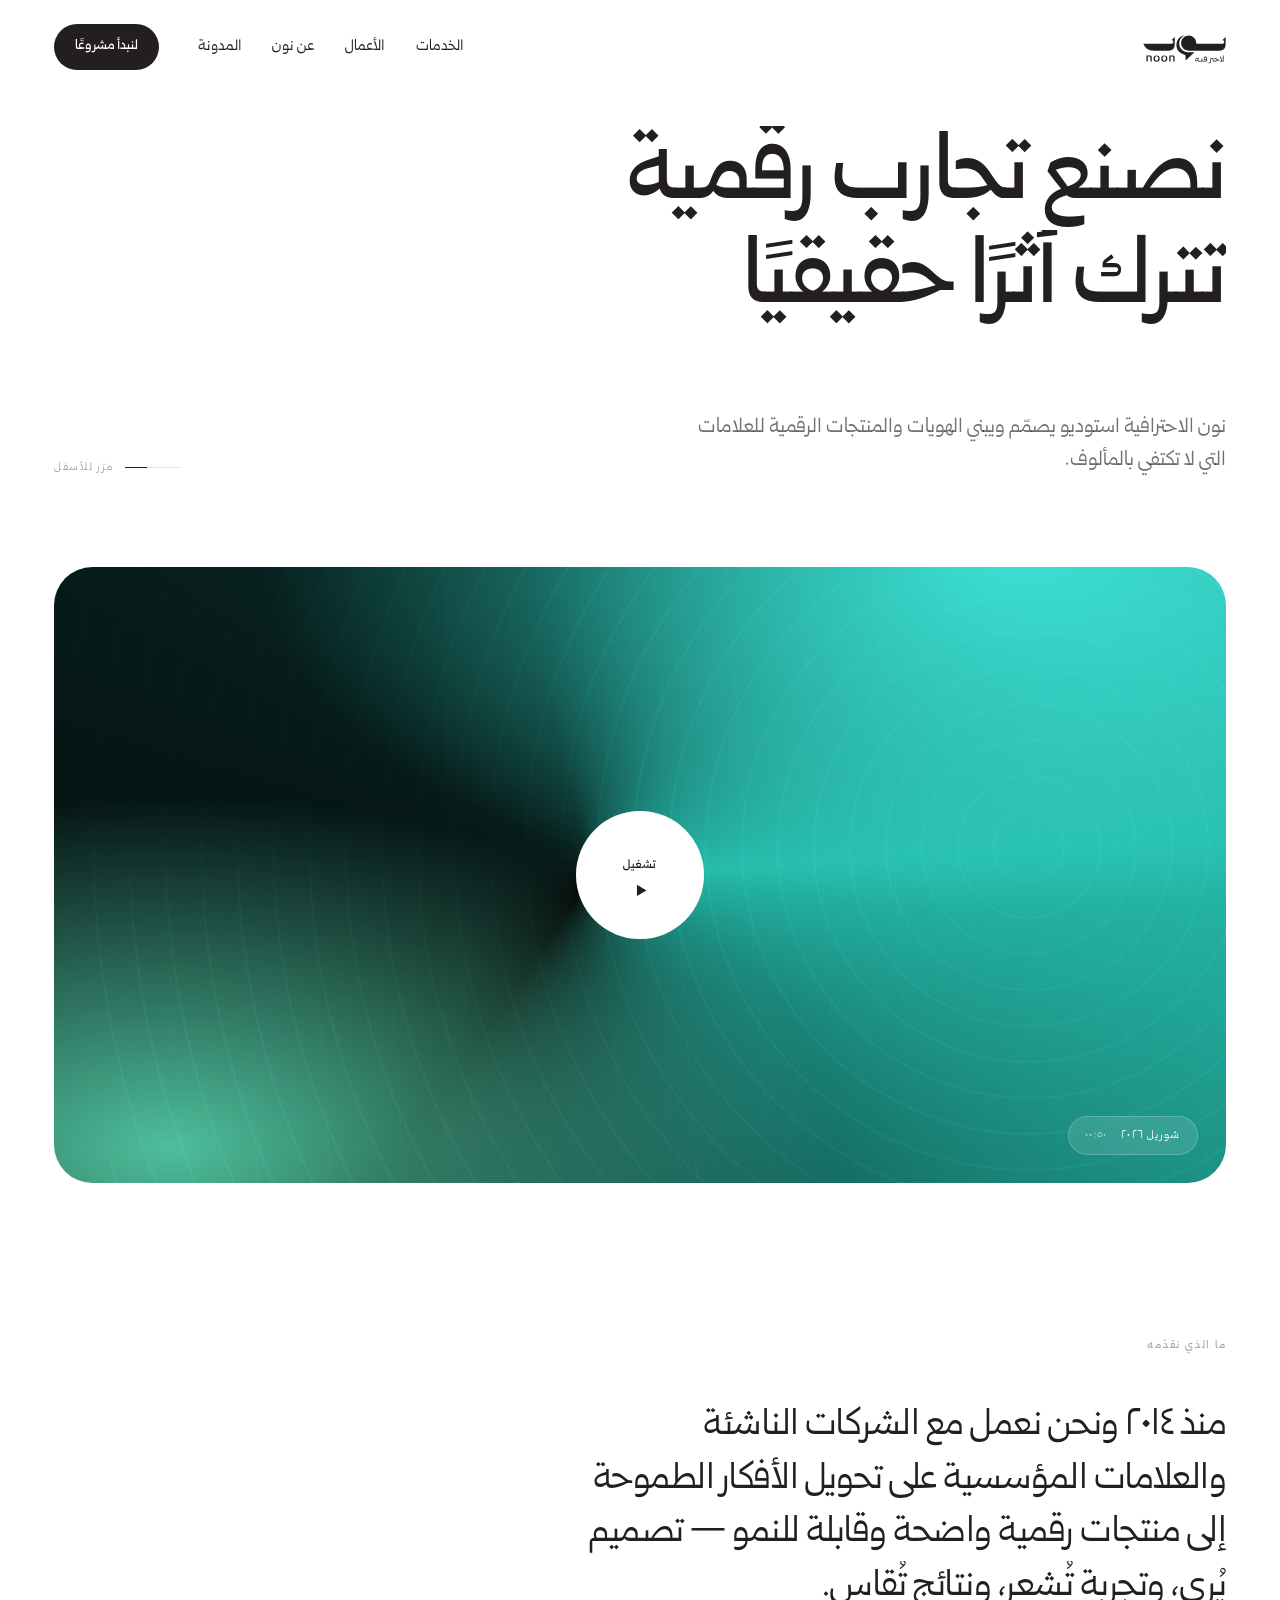
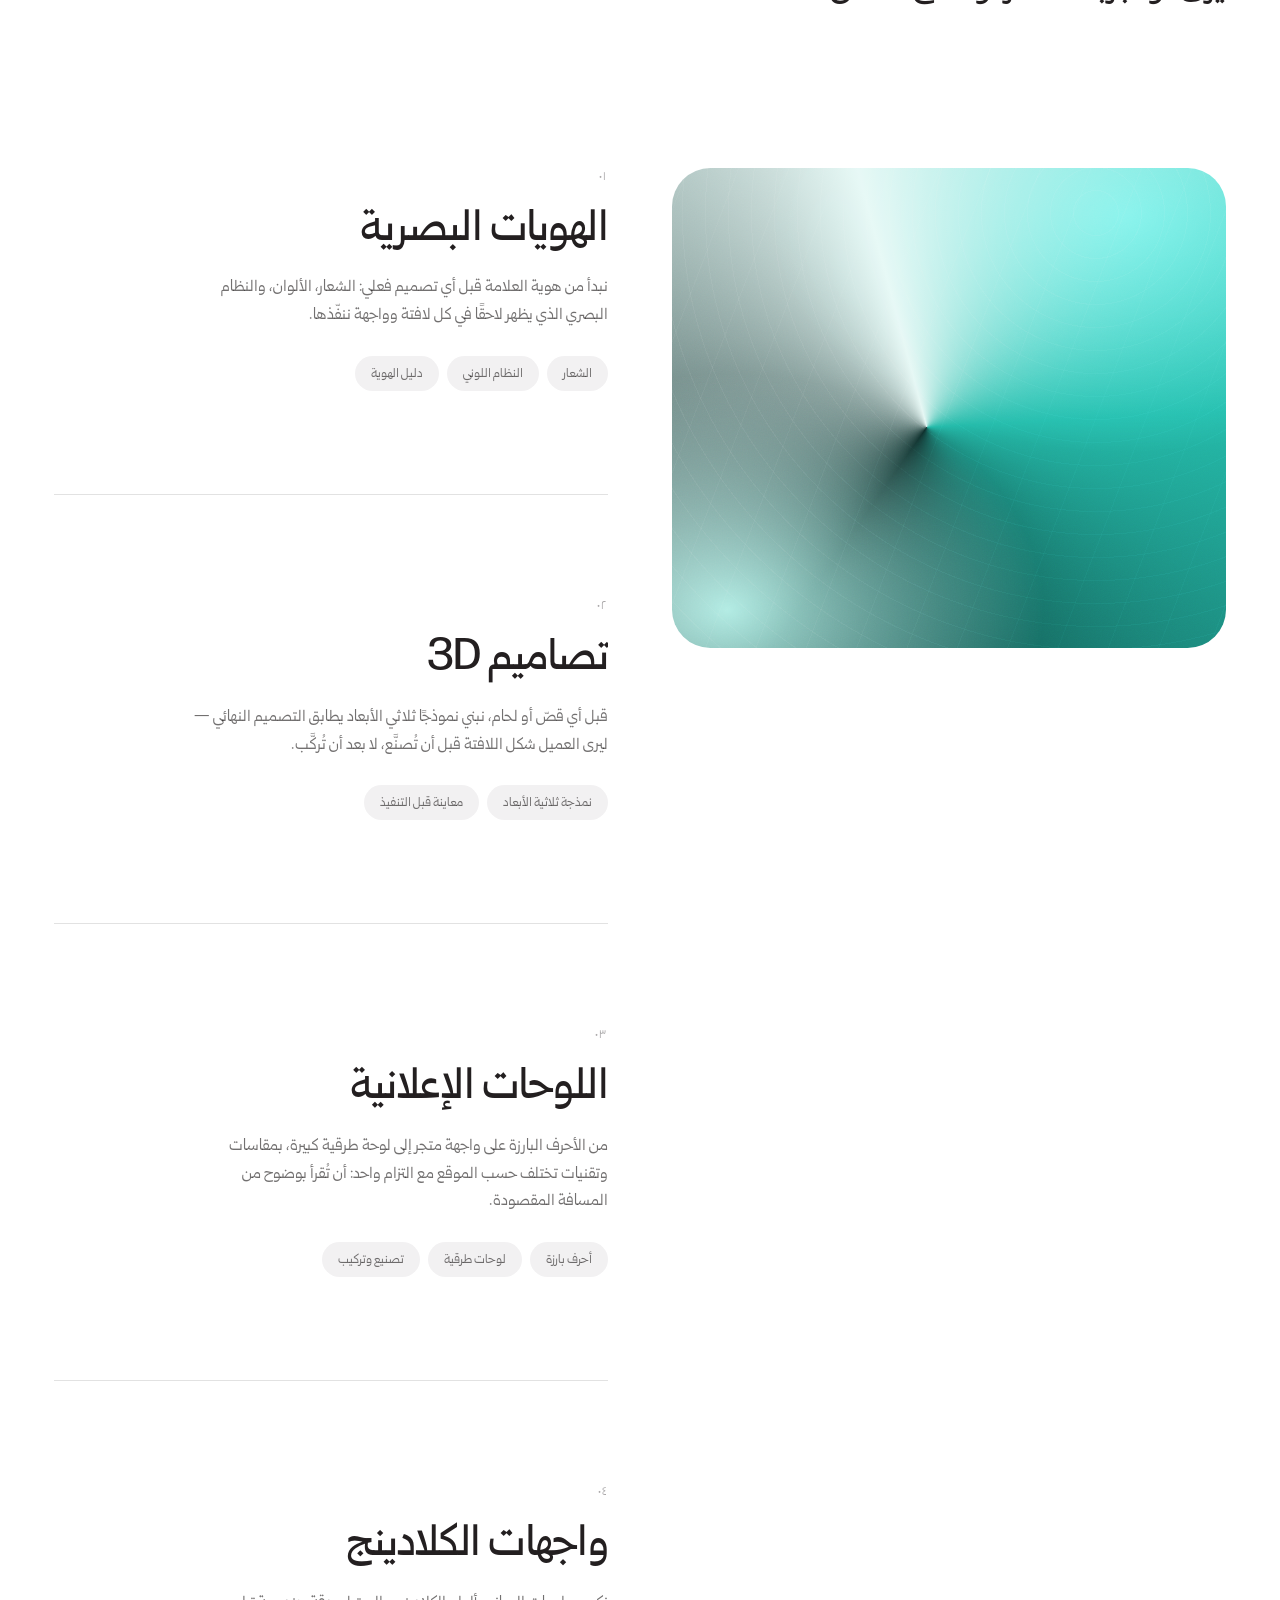
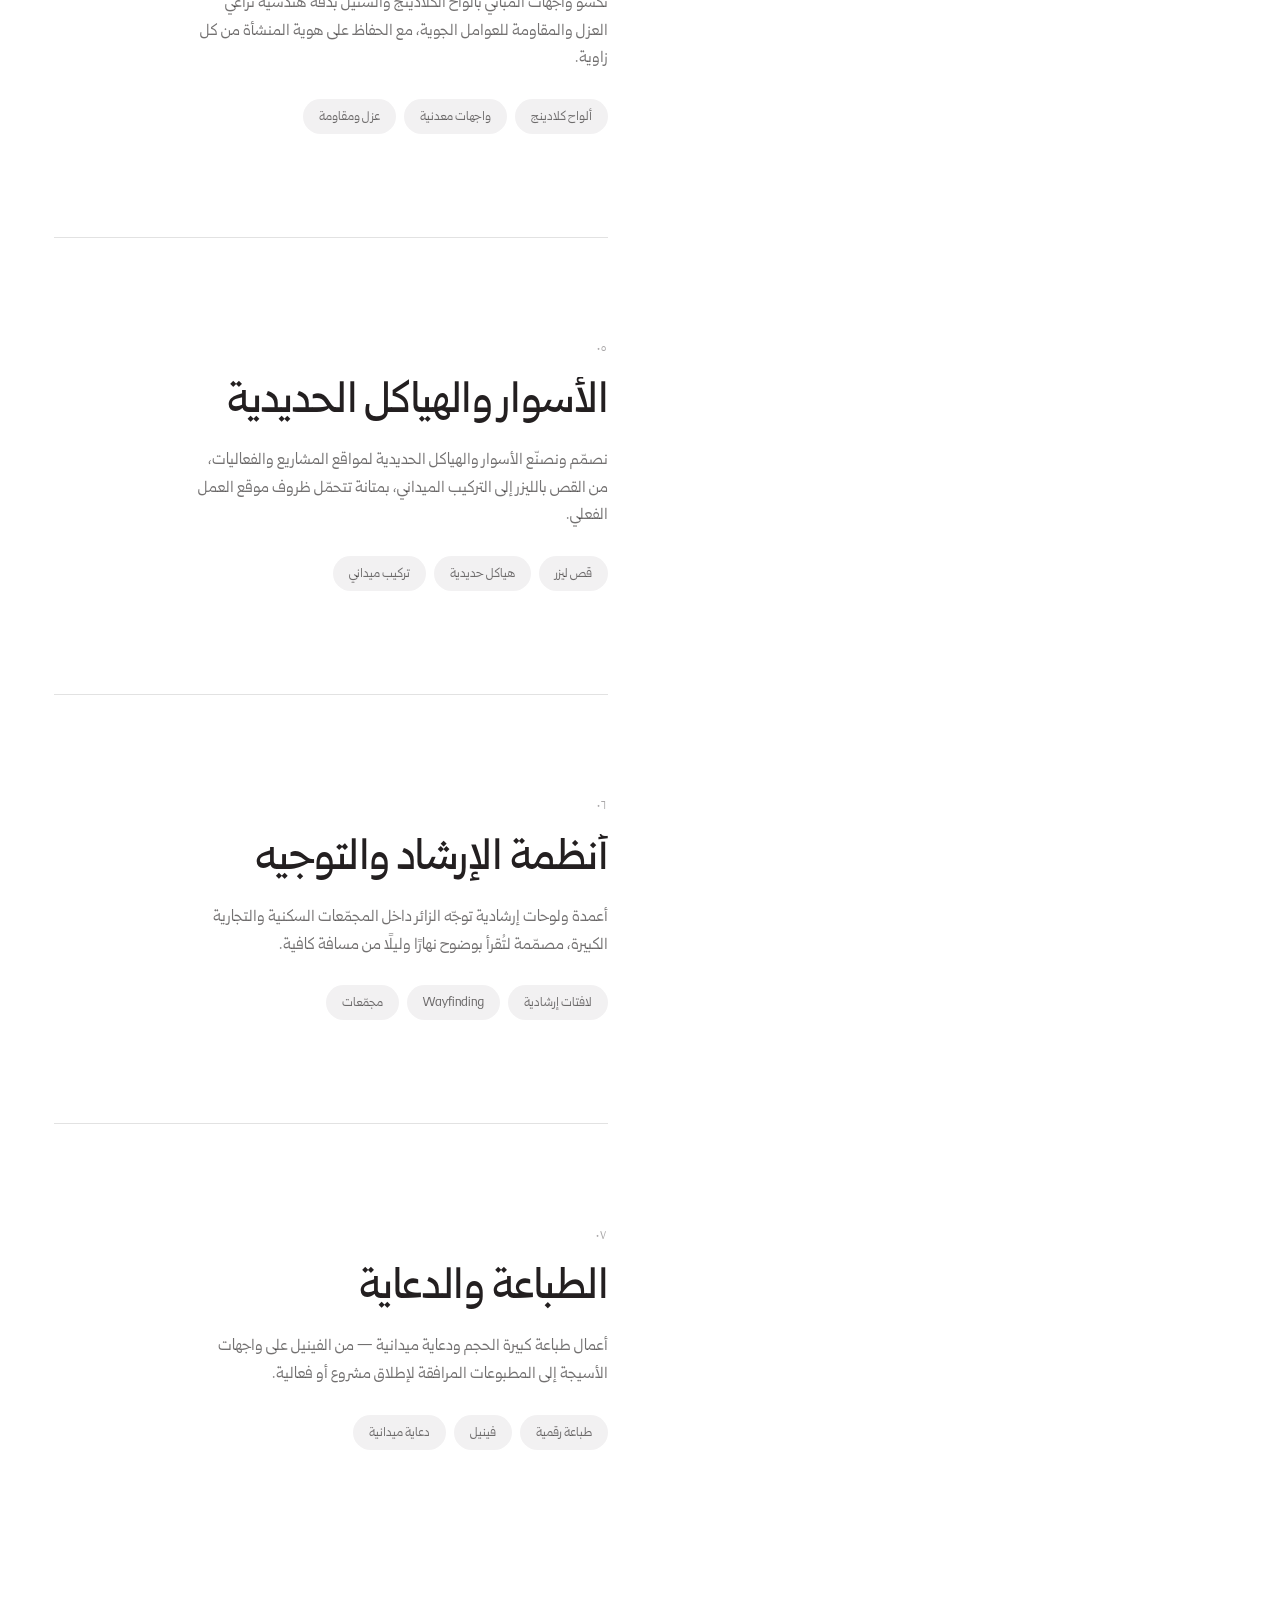
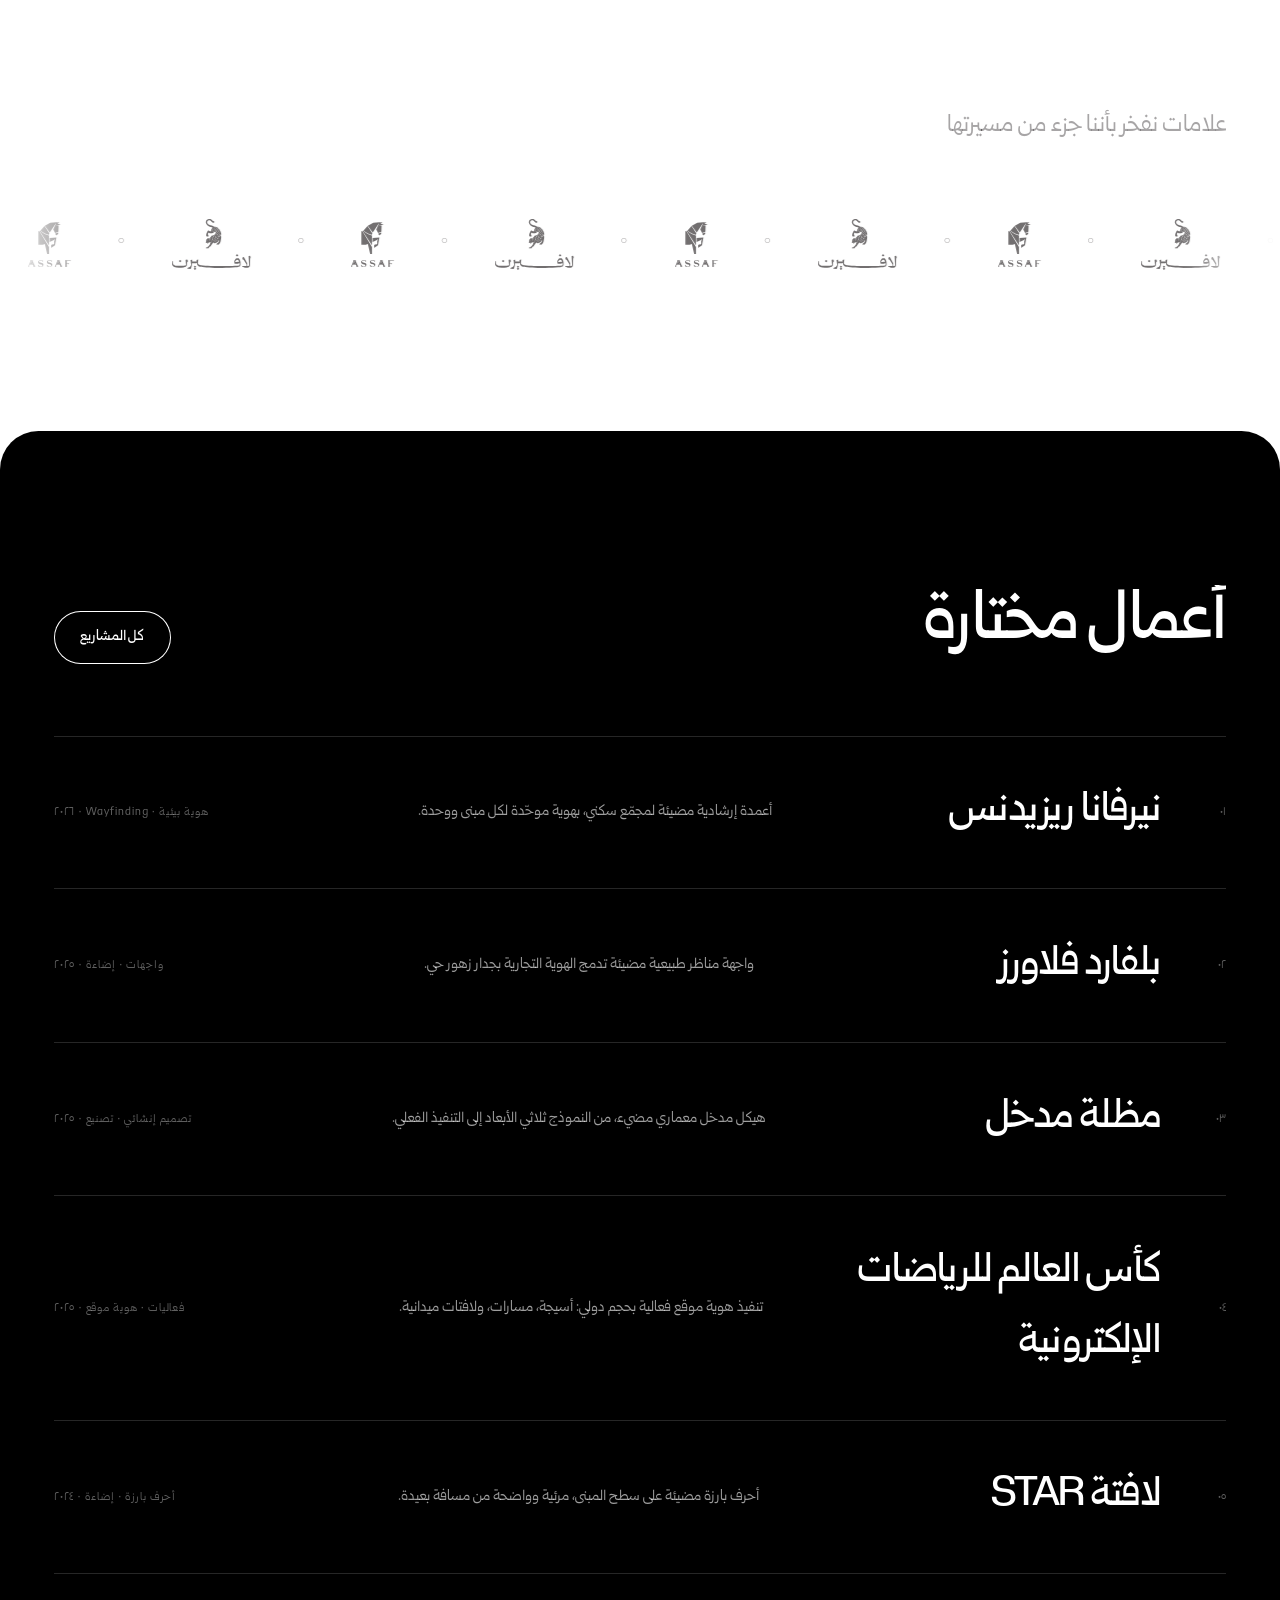
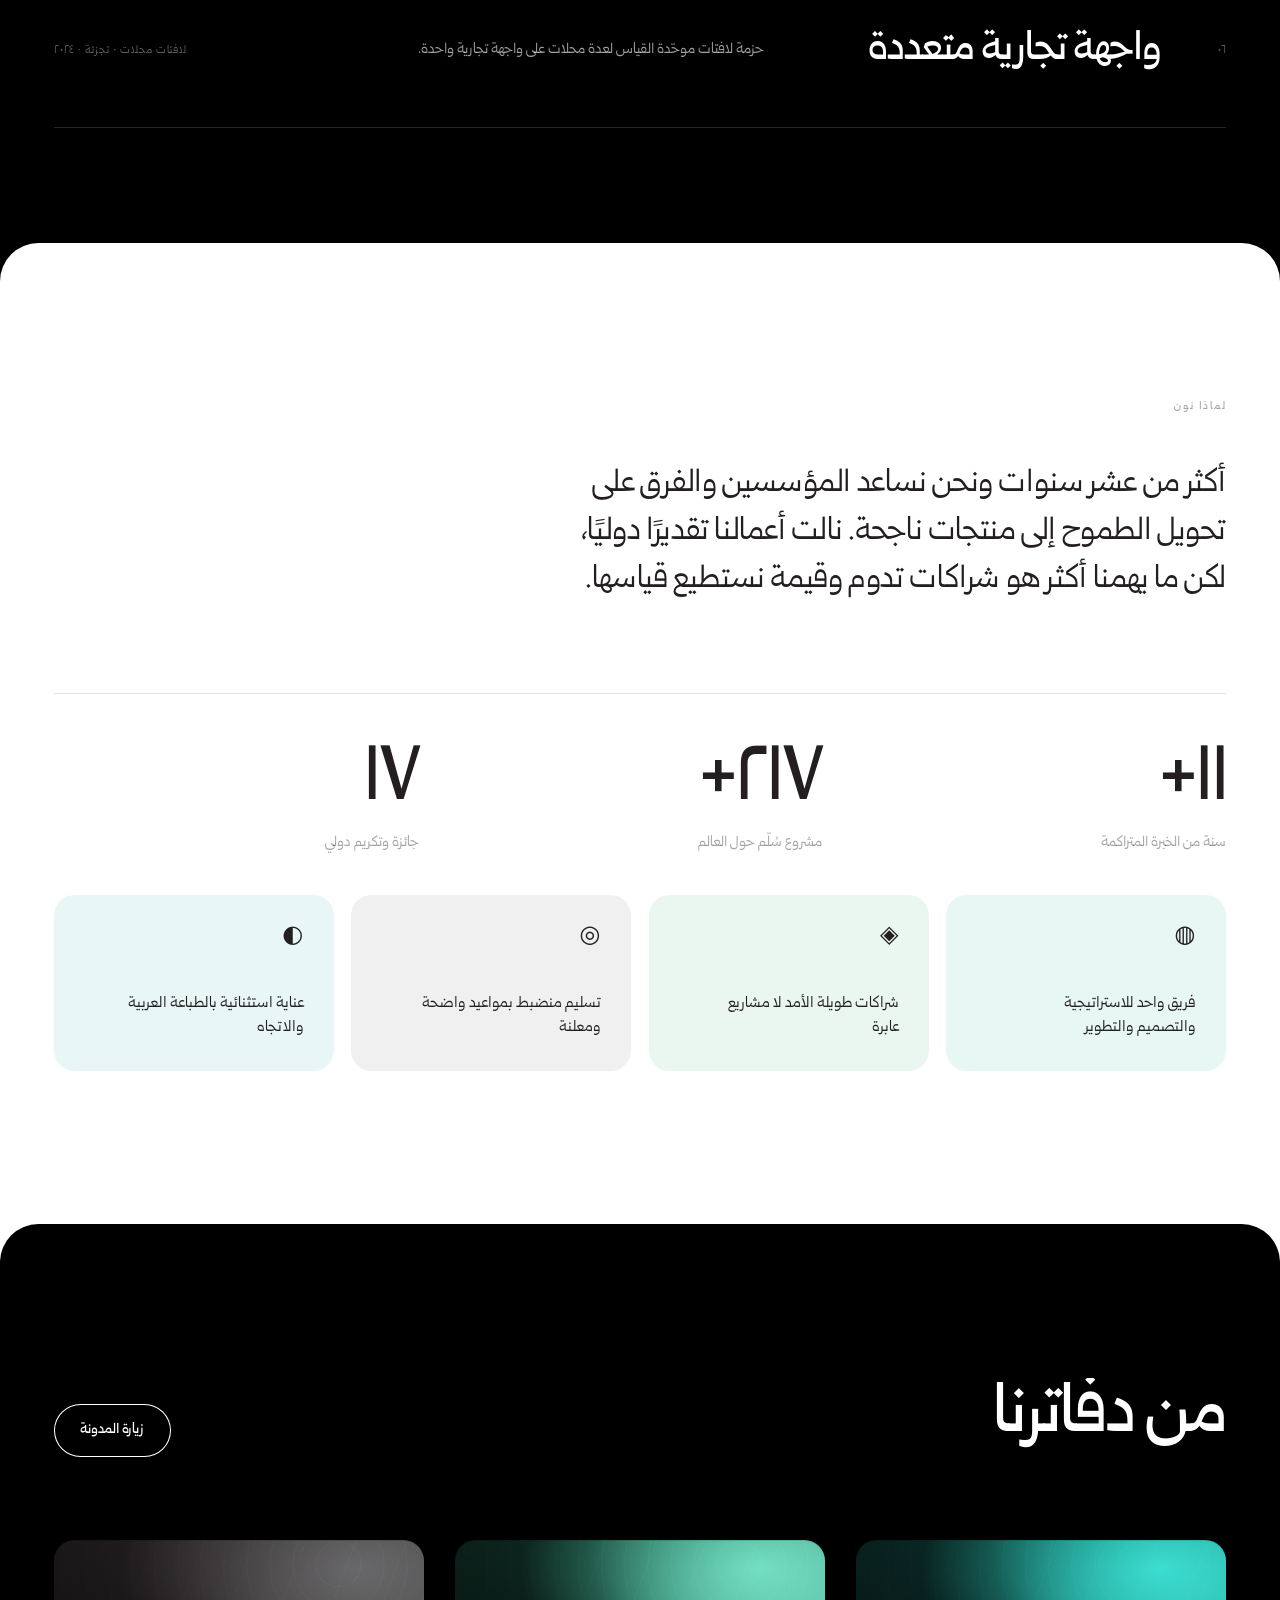
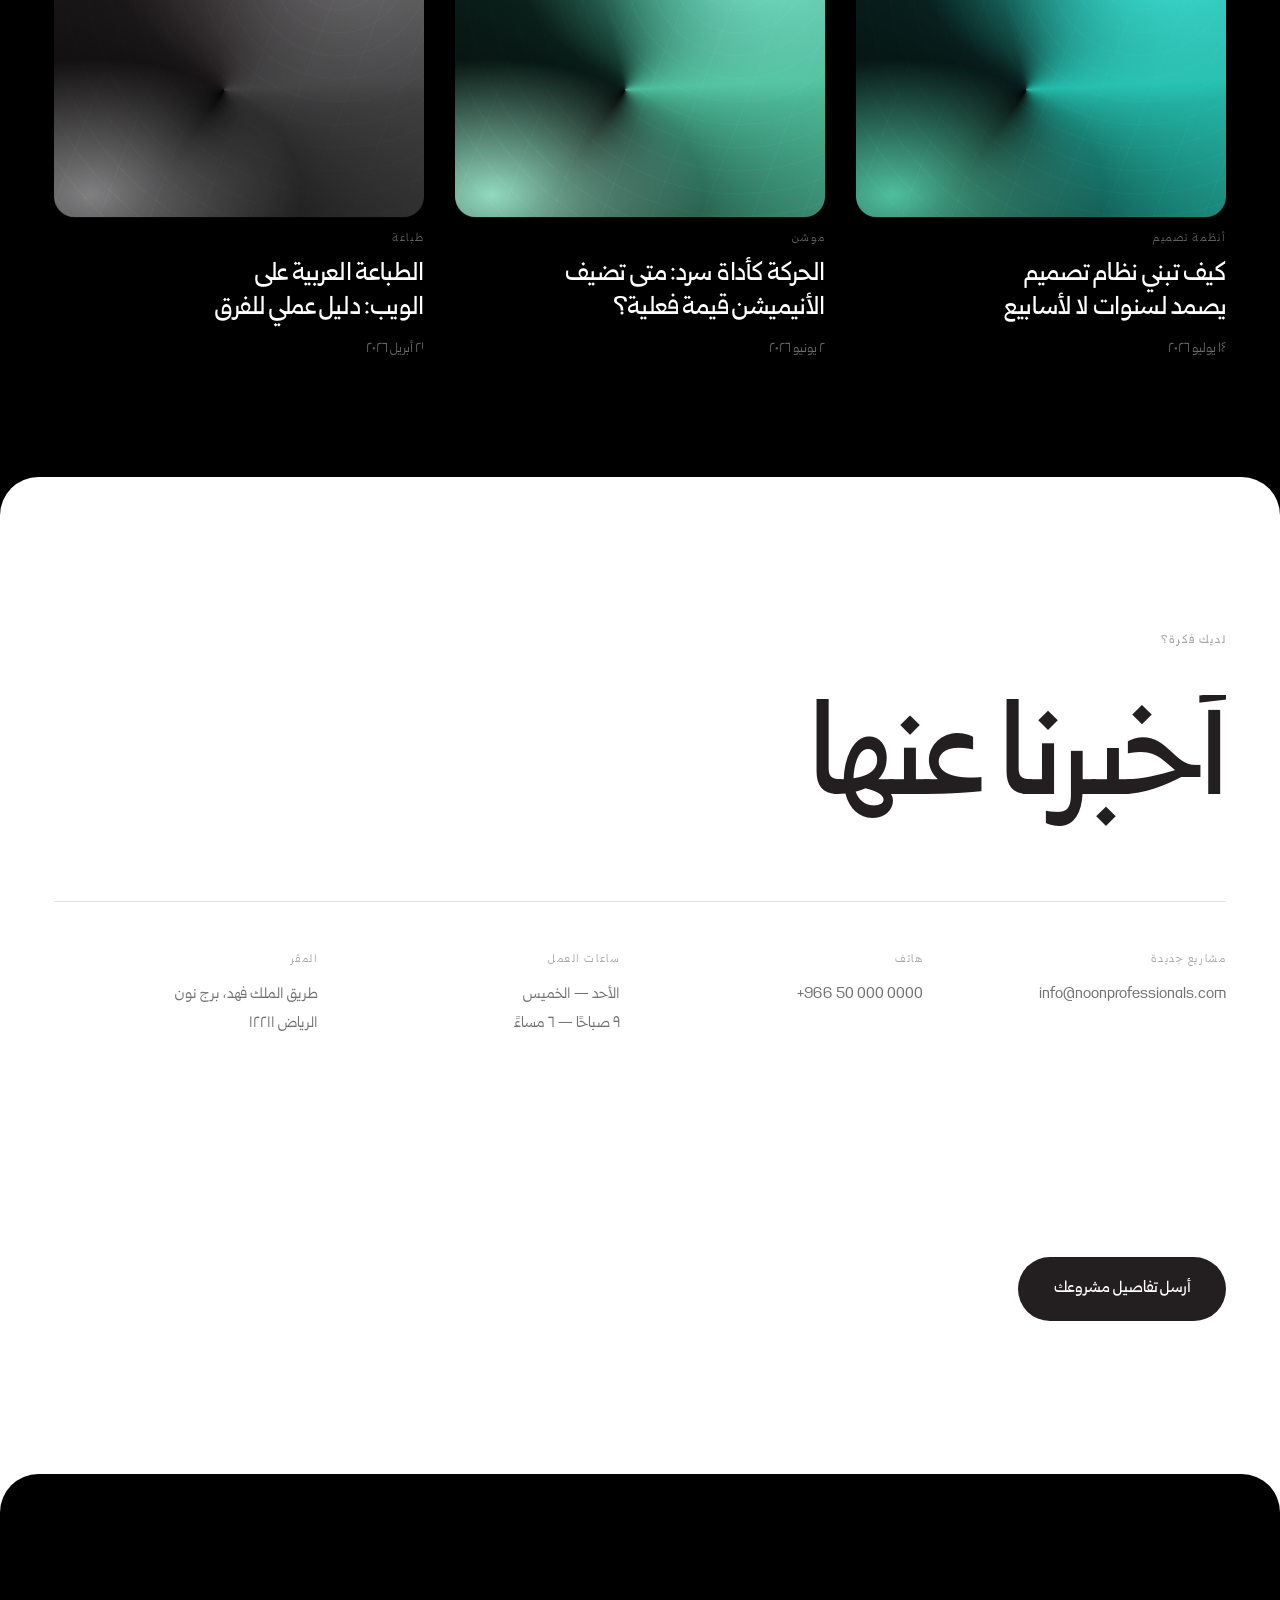
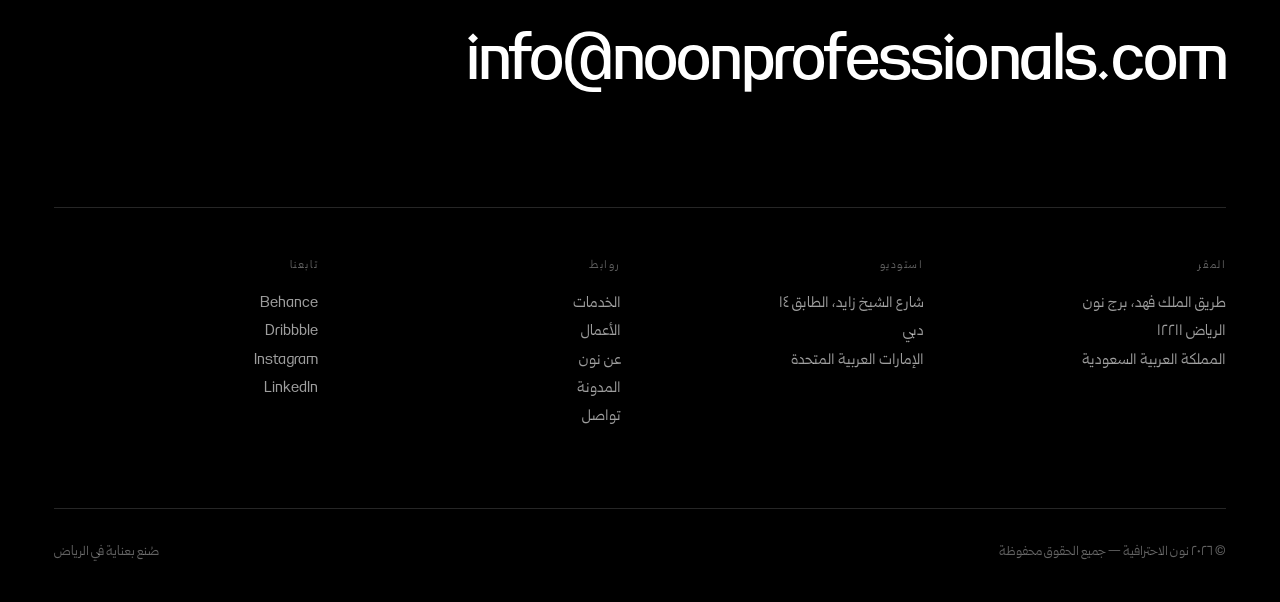
==== commit 9fc9eae5: "Rebuild projects system, real services content, homepage sync Add js/projects-data.js as single sour" ====
--- a/index.html
+++ b/index.html
@@ -175,39 +175,53 @@
           <div class="md-poster md-feature__art" data-feature-art="2" style="--c1:#f0f0f0;--c2:#404041;--c3:#c9c9ca;--c4:#231f20"></div>
           <div class="md-poster md-feature__art" data-feature-art="3" style="--c1:#e9f6f6;--c2:#24baa9;--c3:#bfe8e4;--c4:#12211f"></div>
           <div class="md-poster md-feature__art" data-feature-art="4" style="--c1:#edf7f3;--c2:#4dbd99;--c3:#a9dfc9;--c4:#0a2b28"></div>
+          <div class="md-poster md-feature__art" data-feature-art="5" style="--c1:#f2f7f6;--c2:#24baa9;--c3:#cfe9e5;--c4:#231f20"></div>
+          <div class="md-poster md-feature__art" data-feature-art="6" style="--c1:#e7f5f2;--c2:#4dbd99;--c3:#b3ded2;--c4:#0d2420"></div>
         </div>
       </div>
 
       <ol class="md-feature__list">
         <li class="md-feature__item" data-feature-item="0">
           <span class="md-feature__no">٠١</span>
-          <h2 class="md-feature__title" data-anim="lines">تصميم المنتجات الرقمية</h2>
-          <p class="md-feature__text" data-anim="fade">من الفكرة الأولى إلى نظام قابل للتوسّع. نجمع استراتيجية المنتج وتجربة الاستخدام وتصميم الواجهات لتحويل التعقيد إلى بساطة يفهمها المستخدم من أول نظرة.</p>
-          <div class="md-feature__tags" data-anim="fade"><span>استراتيجية</span><span>UX</span><span>واجهات</span><span>نماذج أولية</span></div>
+          <h2 class="md-feature__title" data-anim="lines">الهويات البصرية</h2>
+          <p class="md-feature__text" data-anim="fade">نبدأ من هوية العلامة قبل أي تصميم فعلي: الشعار، الألوان، والنظام البصري الذي يظهر لاحقًا في كل لافتة وواجهة ننفّذها.</p>
+          <div class="md-feature__tags" data-anim="fade"><span>الشعار</span><span>النظام اللوني</span><span>دليل الهوية</span></div>
         </li>
         <li class="md-feature__item" data-feature-item="1">
           <span class="md-feature__no">٠٢</span>
-          <h2 class="md-feature__title" data-anim="lines">تصميم وتطوير المواقع</h2>
-          <p class="md-feature__text" data-anim="fade">مواقع تشرح ما تفعله بوضوح، وتبني ثقة، وتدفع النمو. نعتني بالبنية والمحتوى والاستجابة والأداء بنفس القدر الذي نعتني به بالجماليات.</p>
-          <div class="md-feature__tags" data-anim="fade"><span>بنية المحتوى</span><span>تصميم</span><span>تطوير</span><span>أداء</span></div>
+          <h2 class="md-feature__title" data-anim="lines">تصاميم 3D</h2>
+          <p class="md-feature__text" data-anim="fade">قبل أي قصّ أو لحام، نبني نموذجًا ثلاثي الأبعاد يطابق التصميم النهائي — ليرى العميل شكل اللافتة قبل أن تُصنَّع، لا بعد أن تُركَّب.</p>
+          <div class="md-feature__tags" data-anim="fade"><span>نمذجة ثلاثية الأبعاد</span><span>معاينة قبل التنفيذ</span></div>
         </li>
         <li class="md-feature__item" data-feature-item="2">
           <span class="md-feature__no">٠٣</span>
-          <h2 class="md-feature__title" data-anim="lines">بحث تجربة المستخدم</h2>
-          <p class="md-feature__text" data-anim="fade">نكتشف كيف يستخدم الناس منتجك فعلًا، وأين تتعثّر رحلتهم. مقابلات، اختبارات قابلية استخدام، ومسارات مستخدم تُصلح المشكلة قبل أن تصل إلى الواجهة.</p>
-          <div class="md-feature__tags" data-anim="fade"><span>مقابلات</span><span>اختبارات</span><span>مسارات</span><span>تحليل</span></div>
+          <h2 class="md-feature__title" data-anim="lines">اللوحات الإعلانية</h2>
+          <p class="md-feature__text" data-anim="fade">من الأحرف البارزة على واجهة متجر إلى لوحة طرقية كبيرة، بمقاسات وتقنيات تختلف حسب الموقع مع التزام واحد: أن تُقرأ بوضوح من المسافة المقصودة.</p>
+          <div class="md-feature__tags" data-anim="fade"><span>أحرف بارزة</span><span>لوحات طرقية</span><span>تصنيع وتركيب</span></div>
         </li>
         <li class="md-feature__item" data-feature-item="3">
           <span class="md-feature__no">٠٤</span>
-          <h2 class="md-feature__title" data-anim="lines">الهوية البصرية</h2>
-          <p class="md-feature__text" data-anim="fade">هويات تمنح العلامة صوتًا بصريًا متماسكًا. من الطباعة العربية واللون إلى الدليل الرقمي وأصول الحملات — كل عنصر مصمّم ليعمل كجزء من نظام واحد.</p>
-          <div class="md-feature__tags" data-anim="fade"><span>شعار</span><span>طباعة</span><span>نظام لوني</span><span>دليل</span></div>
+          <h2 class="md-feature__title" data-anim="lines">واجهات الكلادينج</h2>
+          <p class="md-feature__text" data-anim="fade">نكسو واجهات المباني بألواح الكلادينج والستيل بدقة هندسية تراعي العزل والمقاومة للعوامل الجوية، مع الحفاظ على هوية المنشأة من كل زاوية.</p>
+          <div class="md-feature__tags" data-anim="fade"><span>ألواح كلادينج</span><span>واجهات معدنية</span><span>عزل ومقاومة</span></div>
         </li>
         <li class="md-feature__item" data-feature-item="4">
           <span class="md-feature__no">٠٥</span>
-          <h2 class="md-feature__title" data-anim="lines">التطوير الإبداعي</h2>
-          <p class="md-feature__text" data-anim="fade">نُخرج الأفكار الجريئة إلى الحياة عبر الحركة والتفاعل والعمق. تجارب لا تصنعها القوالب الجاهزة، مبنية بعناية على أداء ثابت في كل جهاز.</p>
-          <div class="md-feature__tags" data-anim="fade"><span>موشن</span><span>تفاعل</span><span>WebGL</span><span>ثلاثي الأبعاد</span></div>
+          <h2 class="md-feature__title" data-anim="lines">الأسوار والهياكل الحديدية</h2>
+          <p class="md-feature__text" data-anim="fade">نصمّم ونصنّع الأسوار والهياكل الحديدية لمواقع المشاريع والفعاليات، من القص بالليزر إلى التركيب الميداني، بمتانة تتحمّل ظروف موقع العمل الفعلي.</p>
+          <div class="md-feature__tags" data-anim="fade"><span>قص ليزر</span><span>هياكل حديدية</span><span>تركيب ميداني</span></div>
+        </li>
+        <li class="md-feature__item" data-feature-item="5">
+          <span class="md-feature__no">٠٦</span>
+          <h2 class="md-feature__title" data-anim="lines">أنظمة الإرشاد والتوجيه</h2>
+          <p class="md-feature__text" data-anim="fade">أعمدة ولوحات إرشادية توجّه الزائر داخل المجمّعات السكنية والتجارية الكبيرة، مصمّمة لتُقرأ بوضوح نهارًا وليلًا من مسافة كافية.</p>
+          <div class="md-feature__tags" data-anim="fade"><span>لافتات إرشادية</span><span>Wayfinding</span><span>مجمّعات</span></div>
+        </li>
+        <li class="md-feature__item" data-feature-item="6">
+          <span class="md-feature__no">٠٧</span>
+          <h2 class="md-feature__title" data-anim="lines">الطباعة والدعاية</h2>
+          <p class="md-feature__text" data-anim="fade">أعمال طباعة كبيرة الحجم ودعاية ميدانية — من الفينيل على واجهات الأسيجة إلى المطبوعات المرافقة لإطلاق مشروع أو فعالية.</p>
+          <div class="md-feature__tags" data-anim="fade"><span>طباعة رقمية</span><span>فينيل</span><span>دعاية ميدانية</span></div>
         </li>
       </ol>
     </div>
@@ -239,87 +253,12 @@
         <a href="work.html" class="md-btn md-btn--ghost" data-magnetic data-cursor="hidden"><span>كل المشاريع</span></a>
       </div>
 
-      <div class="md-worklist" data-worklist>
-        <a class="md-work" href="project.html" data-cursor="media" data-cursor-media="--c1:#0a2b28;--c2:#24baa9;--c3:#4dbd99;--c4:#000000">
-          <span class="md-work__no">٠١</span>
-          <span class="md-work__name">أُفـق</span>
-          <span class="md-work__desc">منصة استكشاف عقاري بتجربة ثلاثية الأبعاد</span>
-          <span class="md-work__meta">تصميم · تطوير · ٢٠٢٦</span>
-          <span class="md-work__line"></span>
-        </a>
-        <a class="md-work" href="project.html" data-cursor="media" data-cursor-media="--c1:#0d2a22;--c2:#4dbd99;--c3:#8fd9bd;--c4:#000000">
-          <span class="md-work__no">٠٢</span>
-          <span class="md-work__name">نَبـض</span>
-          <span class="md-work__desc">تطبيق رعاية صحية يبسّط المتابعة اليومية</span>
-          <span class="md-work__meta">منتج · هوية · ٢٠٢٥</span>
-          <span class="md-work__line"></span>
-        </a>
-        <a class="md-work" href="project.html" data-cursor="media" data-cursor-media="--c1:#231f20;--c2:#404041;--c3:#7c7c7d;--c4:#000000">
-          <span class="md-work__no">٠٣</span>
-          <span class="md-work__name">تِبـر</span>
-          <span class="md-work__desc">متجر مجوهرات فاخر بتجربة شراء هادئة</span>
-          <span class="md-work__meta">تجارة · تطوير · ٢٠٢٥</span>
-          <span class="md-work__line"></span>
-        </a>
-        <a class="md-work" href="project.html" data-cursor="media" data-cursor-media="--c1:#12211f;--c2:#24baa9;--c3:#404041;--c4:#000000">
-          <span class="md-work__no">٠٤</span>
-          <span class="md-work__name">مِسـار</span>
-          <span class="md-work__desc">نظام تصميم موحّد لمنصة لوجستية</span>
-          <span class="md-work__meta">نظام تصميم · ٢٠٢٥</span>
-          <span class="md-work__line"></span>
-        </a>
-        <a class="md-work" href="project.html" data-cursor="media" data-cursor-media="--c1:#06322d;--c2:#2fd6c1;--c3:#4dbd99;--c4:#01110f">
-          <span class="md-work__no">٠٥</span>
-          <span class="md-work__name">وَمـيض</span>
-          <span class="md-work__desc">هوية بصرية متحركة لمهرجان سينمائي</span>
-          <span class="md-work__meta">هوية · موشن · ٢٠٢٤</span>
-          <span class="md-work__line"></span>
-        </a>
-        <a class="md-work" href="project.html" data-cursor="media" data-cursor-media="--c1:#081f1d;--c2:#4dbd99;--c3:#24baa9;--c4:#231f20">
-          <span class="md-work__no">٠٦</span>
-          <span class="md-work__name">زُهـرة</span>
-          <span class="md-work__desc">منصة اشتراكات غذائية بواجهة شهيّة</span>
-          <span class="md-work__meta">منتج · موقع · ٢٠٢٤</span>
-          <span class="md-work__line"></span>
-        </a>
-      </div>
-    </div>
-  </section>
-
-  <!-- ─── 07 · آراء العملاء ─── -->
-  <section class="md-quotes">
-    <div class="md-wrap">
-      <div class="md-sechead">
-        <h2 class="md-sechead__title" data-anim="lines">ما يقوله شركاؤنا</h2>
-      </div>
-    </div>
-    <div class="md-drag" data-drag>
-      <div class="md-drag__track" data-drag-track>
-        <blockquote class="md-quote">
-          <p>عمل فريق نون تجاوز ما توقّعناه. أعادوا بناء موقعنا بالكامل، والنتيجة انعكست مباشرة على معدّل التحويل خلال الشهر الأول.</p>
-          <footer><span class="md-quote__ava" style="--c1:#e6f7f4;--c2:#24baa9"></span><cite>ليان الحربي<em>مديرة التسويق، أُفـق</em></cite></footer>
-        </blockquote>
-        <blockquote class="md-quote">
-          <p>ما ميّزهم حقًا هو الأسئلة التي طرحوها قبل أن يرسموا أول شاشة. فهموا منتجنا أعمق مما توقعنا من شريك خارجي.</p>
-          <footer><span class="md-quote__ava" style="--c1:#eaf7f1;--c2:#4dbd99"></span><cite>ياسر العتيبي<em>مؤسس، نَبـض</em></cite></footer>
-        </blockquote>
-        <blockquote class="md-quote">
-          <p>تعاملوا مع الهوية كنظام حي لا كملف شعار. بعد سنتين ما زلنا نستخدم نفس الدليل دون أن يفقد تماسكه.</p>
-          <footer><span class="md-quote__ava" style="--c1:#f0f0f0;--c2:#404041"></span><cite>دانة القحطاني<em>مديرة العلامة، تِبـر</em></cite></footer>
-        </blockquote>
-        <blockquote class="md-quote">
-          <p>سرعة الاستجابة والوضوح في كل مرحلة جعلا المشروع أسهل مما تخيّلنا. لم نحتج يومًا أن نسأل «أين وصلنا؟».</p>
-          <footer><span class="md-quote__ava" style="--c1:#e9f6f6;--c2:#24baa9"></span><cite>عمر الشمري<em>مدير المنتج، مِسـار</em></cite></footer>
-        </blockquote>
-        <blockquote class="md-quote">
-          <p>مزيج نادر من الحس الجمالي والانضباط الهندسي. سلّمونا موقعًا سريعًا وجميلًا في آن واحد.</p>
-          <footer><span class="md-quote__ava" style="--c1:#edf7f3;--c2:#4dbd99"></span><cite>سارة المطيري<em>المديرة التنفيذية، وَمـيض</em></cite></footer>
-        </blockquote>
-      </div>
-    </div>
-  </section>
-
-  <!-- ─── 08 · لماذا نون ─── -->
+      <!-- تُملأ تلقائيًا من js/projects-data.js — لا تُعدَّل هنا -->
+      <div class="md-worklist" data-worklist data-projects-home></div>
+    </div>
+  </section>
+
+  <!-- ─── 07 · لماذا نون ─── -->
   <section class="md-why">
     <div class="md-wrap">
       <span class="md-eyebrow" data-anim="fade">لماذا نون</span>
@@ -381,55 +320,35 @@
     </div>
   </section>
 
-  <!-- ─── 10 · الأسئلة الشائعة ─── -->
-  <section class="md-faq md-inverse" data-inverse>
-    <div class="md-wrap md-faq__grid">
-      <h2 class="md-faq__head" data-anim="lines">أسئلة<br>متكررة</h2>
-      <div class="md-acc" data-acc>
-        <div class="md-acc__item" data-anim="fade">
-          <button class="md-acc__q" type="button" aria-expanded="false" data-cursor="pointer">
-            <span>كيف تبدو رحلة المشروع معكم؟</span><i class="md-acc__ico"></i>
-          </button>
-          <div class="md-acc__a"><div class="md-acc__in"><p>تبدأ كل رحلة بفهم عملك ومستخدميك وأهدافك. نحلّل الوضع الحالي، نحدد نقاط الاحتكاك، ثم نبني خطة واضحة: اكتشاف، بحث، بنية معلومات، مخططات، تصميم واجهات، نموذج تفاعلي، تطوير، اختبار، وإطلاق. في كل مرحلة تبقى الرؤية كاملة أمامك مع مراجعات دورية وتواصل مباشر مع الفريق.</p></div></div>
-        </div>
-        <div class="md-acc__item" data-anim="fade">
-          <button class="md-acc__q" type="button" aria-expanded="false" data-cursor="pointer">
-            <span>ما نطاق الخدمات التي تغطونها؟</span><i class="md-acc__ico"></i>
-          </button>
-          <div class="md-acc__a"><div class="md-acc__in"><p>نعمل من الاستراتيجية حتى الإطلاق ضمن فريق واحد: هوية بصرية، بحث مستخدم، تصميم تجربة وواجهة، تصميم حركي، تطوير واجهات وخلفيات، ربط أنظمة إدارة المحتوى، تحسين الأداء، ثم دعم مستمر بعد الإطلاق. بعض العملاء يأتون لصفحة واحدة، وبعضهم يعهد إلينا ببناء منتج كامل.</p></div></div>
-        </div>
-        <div class="md-acc__item" data-anim="fade">
-          <button class="md-acc__q" type="button" aria-expanded="false" data-cursor="pointer">
-            <span>كم يستغرق مشروع نموذجي؟</span><i class="md-acc__ico"></i>
-          </button>
-          <div class="md-acc__a"><div class="md-acc__in"><p>موقع تعريفي متوسط الحجم يستغرق عادة من ست إلى عشرة أسابيع. المنتجات الرقمية وأنظمة التصميم تتراوح بين ثلاثة وستة أشهر حسب حجم النطاق. نضع جدولًا زمنيًا مفصّلًا بعد جلسة الاكتشاف، ونلتزم به بمراحل تسليم معلنة مسبقًا.</p></div></div>
-        </div>
-        <div class="md-acc__item" data-anim="fade">
-          <button class="md-acc__q" type="button" aria-expanded="false" data-cursor="pointer">
-            <span>هل تبنون بقوالب جاهزة أم بكود مخصص؟</span><i class="md-acc__ico"></i>
-          </button>
-          <div class="md-acc__a"><div class="md-acc__in"><p>نختار التقنية بناءً على هدف العمل لا العكس. للمواقع التعريفية التي تحتاج إدارة محتوى سهلة وسرعة إطلاق قد نستخدم منصة جاهزة، أما التجارب المعقّدة والتفاعلات المتقدمة والمنصات القابلة للتوسّع فنبنيها بكود مخصص بالكامل.</p></div></div>
-        </div>
-        <div class="md-acc__item" data-anim="fade">
-          <button class="md-acc__q" type="button" aria-expanded="false" data-cursor="pointer">
-            <span>كيف تُحتسب التكلفة؟</span><i class="md-acc__ico"></i>
-          </button>
-          <div class="md-acc__a"><div class="md-acc__in"><p>نقدّم عرضًا ثابتًا للمشاريع محددة النطاق، ونموذج فريق مخصص شهريًا للمشاريع طويلة الأمد المتغيرة. في الحالتين تحصل على تفصيل واضح للمراحل والمخرجات قبل التوقيع، دون بنود مخفية.</p></div></div>
-        </div>
-      </div>
-    </div>
-  </section>
-
-  <!-- ─── 11 · الخاتمة ─── -->
+  <!-- ─── 10 · الخاتمة ─── -->
+  <!-- بيانات التواصل حاضرة هنا مباشرة — لا انتقال إلى صفحة أخرى -->
   <section class="md-outro">
     <div class="md-wrap">
       <span class="md-eyebrow" data-anim="fade">لديك فكرة؟</span>
-      <a href="contact.html" class="md-outro__link" data-cursor="text" data-cursor-label="هيا">
-        <span class="md-outro__word" data-anim="lines">أخبرنا عنها</span>
-        <span class="md-outro__arrow" aria-hidden="true">
-          <svg viewBox="0 0 24 24"><path d="M15 5l-7 7 7 7" fill="none" stroke="currentColor" stroke-width="1.6" stroke-linecap="round" stroke-linejoin="round"/></svg>
-        </span>
-      </a>
+      <h2 class="md-outro__word" data-anim="lines" style="margin-block-end:clamp(2.5rem,5vw,4rem)">أخبرنا عنها</h2>
+
+      <div class="md-contact__grid">
+        <div class="md-contact__col" data-anim="fade">
+          <span>مشاريع جديدة</span>
+          <a href="mailto:info@noonprofessionals.com" data-cursor="pointer" dir="ltr">info@noonprofessionals.com</a>
+        </div>
+        <div class="md-contact__col" data-anim="fade" data-anim-delay="0.06">
+          <span>هاتف</span>
+          <a href="tel:+966500000000" data-cursor="pointer" dir="ltr">+966 50 000 0000</a>
+        </div>
+        <div class="md-contact__col" data-anim="fade" data-anim-delay="0.12">
+          <span>ساعات العمل</span>
+          <p>الأحد — الخميس<br>٩ صباحًا — ٦ مساءً</p>
+        </div>
+        <div class="md-contact__col" data-anim="fade" data-anim-delay="0.18">
+          <span>المقر</span>
+          <p>طريق الملك فهد، برج نون<br>الرياض ١٢٢١١</p>
+        </div>
+      </div>
+
+      <div style="margin-block-start:clamp(2.5rem,5vw,4rem)">
+        <a href="contact.html" class="md-btn md-btn--lg" data-magnetic data-cursor="hidden"><span>أرسل تفاصيل مشروعك</span></a>
+      </div>
     </div>
   </section>
 
@@ -480,6 +399,7 @@
 
 <div class="md-progress" aria-hidden="true"><i data-progress></i></div>
 
+<script src="js/projects-data.js"></script>
 <script src="js/app.js"></script>
 </body>
 </html>
--- a/css/style.css
+++ b/css/style.css
@@ -1249,7 +1249,21 @@
   transition:transform .7s var(--e);
 }
 .md-pill:hover{transform:translateY(-.4rem)}
-.md-pill__ico{font-size:1.5rem;line-height:1;opacity:.7}
+.md-pill__ico{
+  font-size:1.5rem;
+  line-height:1;
+  display:inline-block;
+  transform-origin:center;
+  animation:md-pill-pulse 3.2s ease-in-out infinite;
+}
+.md-pill:nth-child(2) .md-pill__ico{animation-delay:.4s}
+.md-pill:nth-child(3) .md-pill__ico{animation-delay:.8s}
+.md-pill:nth-child(4) .md-pill__ico{animation-delay:1.2s}
+@keyframes md-pill-pulse{
+  0%,100%{transform:scale(1);opacity:.65}
+  50%{transform:scale(1.14);opacity:1}
+}
+.md-pill__title{font-weight:600;color:var(--ink);margin-block-end:.3rem;font-size:.98rem}
 .md-pill p{font-size:.98rem;line-height:1.55;max-width:20ch}
 
 /* ─────────────────────────────────────────────
@@ -1488,6 +1502,17 @@
   margin-block-end:1.5rem;
 }
 .md-tile__art .md-poster{position:absolute;inset:-6% 0;height:112%}
+
+/* صور المشاريع الحقيقية: نفس هامش الأمان (‎-6%‎/‎112%‎) الذي يترك مساحة
+   لإزاحة الباralax دون أن تنكشف حافة الصورة أثناء التمرير */
+.md-tile__img{
+  position:absolute;
+  inset:-6% 0;
+  width:100%;
+  height:112%;
+  object-fit:cover;
+  display:block;
+}
 .md-tile__row{
   display:flex;
   align-items:baseline;
@@ -1639,6 +1664,7 @@
   margin-block-end:var(--sec);
 }
 .md-hero-art .md-poster{position:absolute;inset:-8% 0;height:116%}
+.md-hero-art__img{position:absolute;inset:-8% 0;width:100%;height:116%;object-fit:cover;display:block}
 .md-facts{
   display:grid;
   grid-template-columns:repeat(auto-fit,minmax(10rem,1fr));
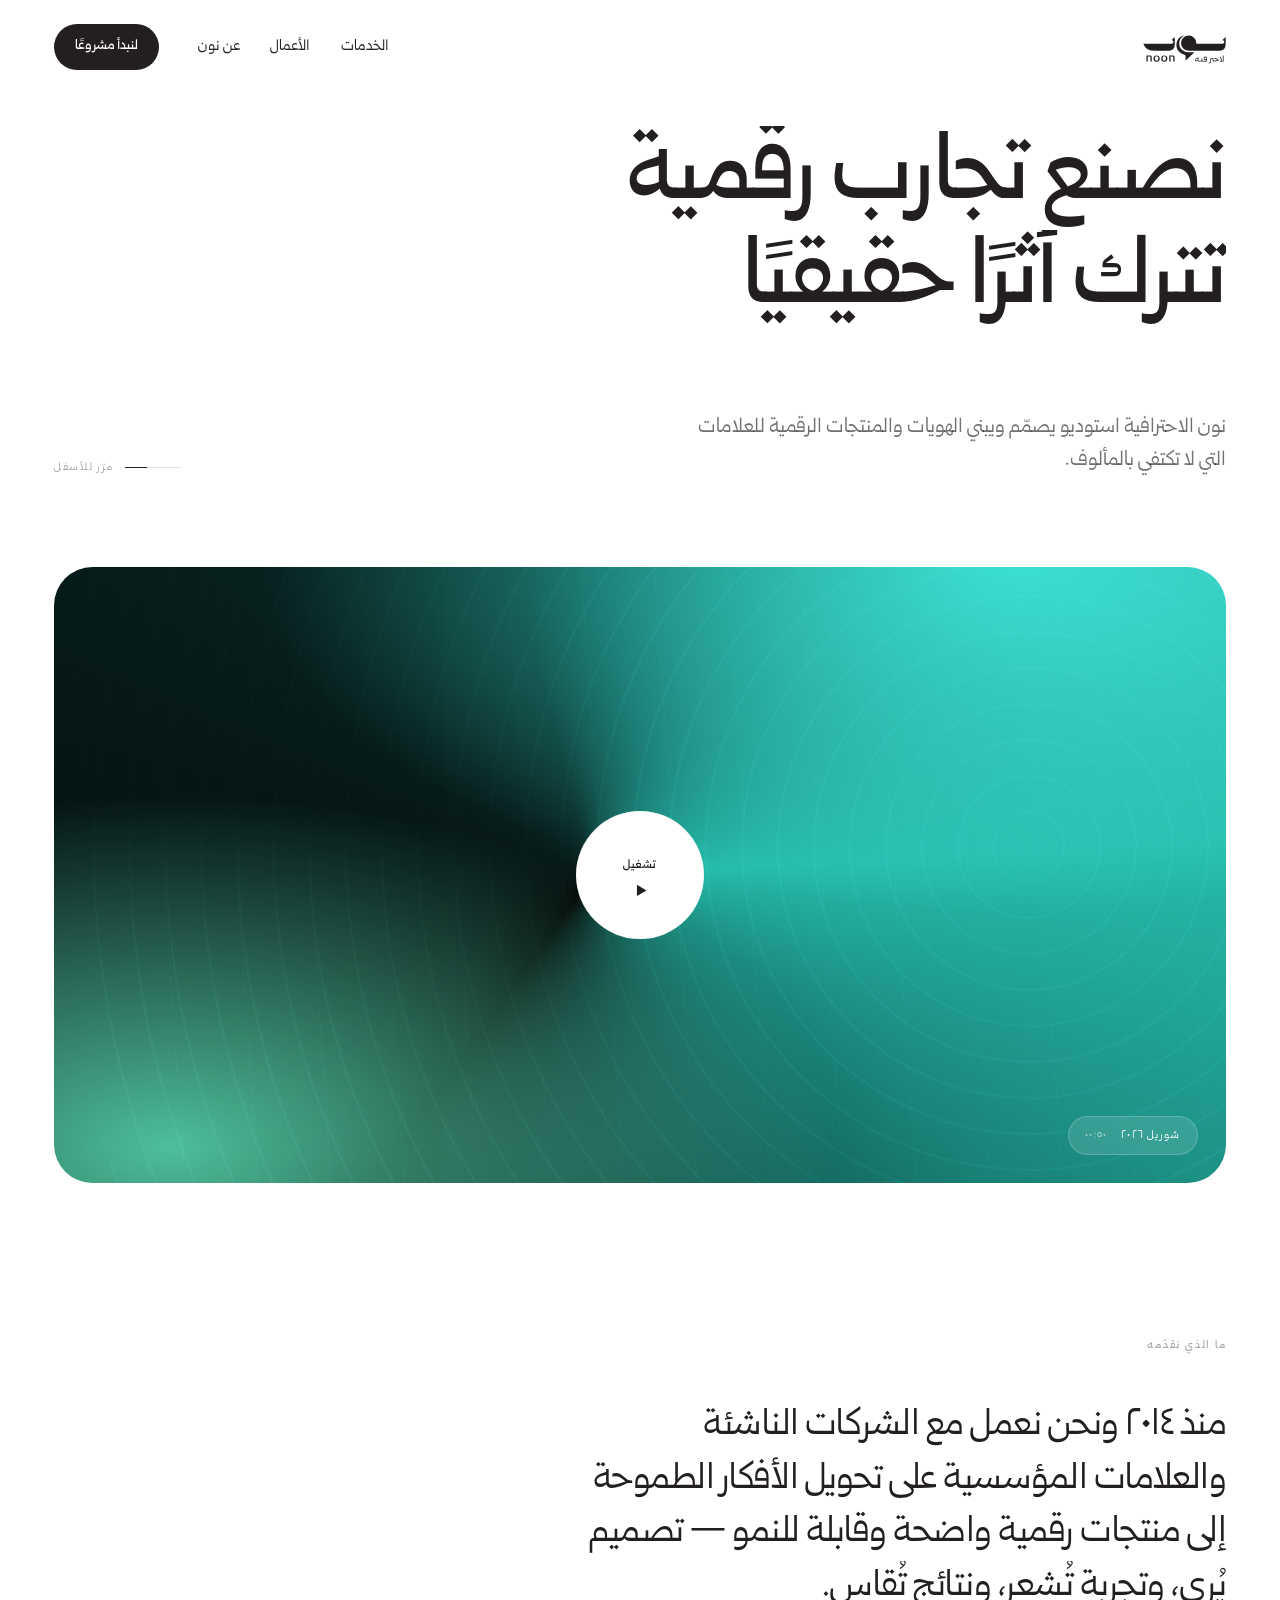
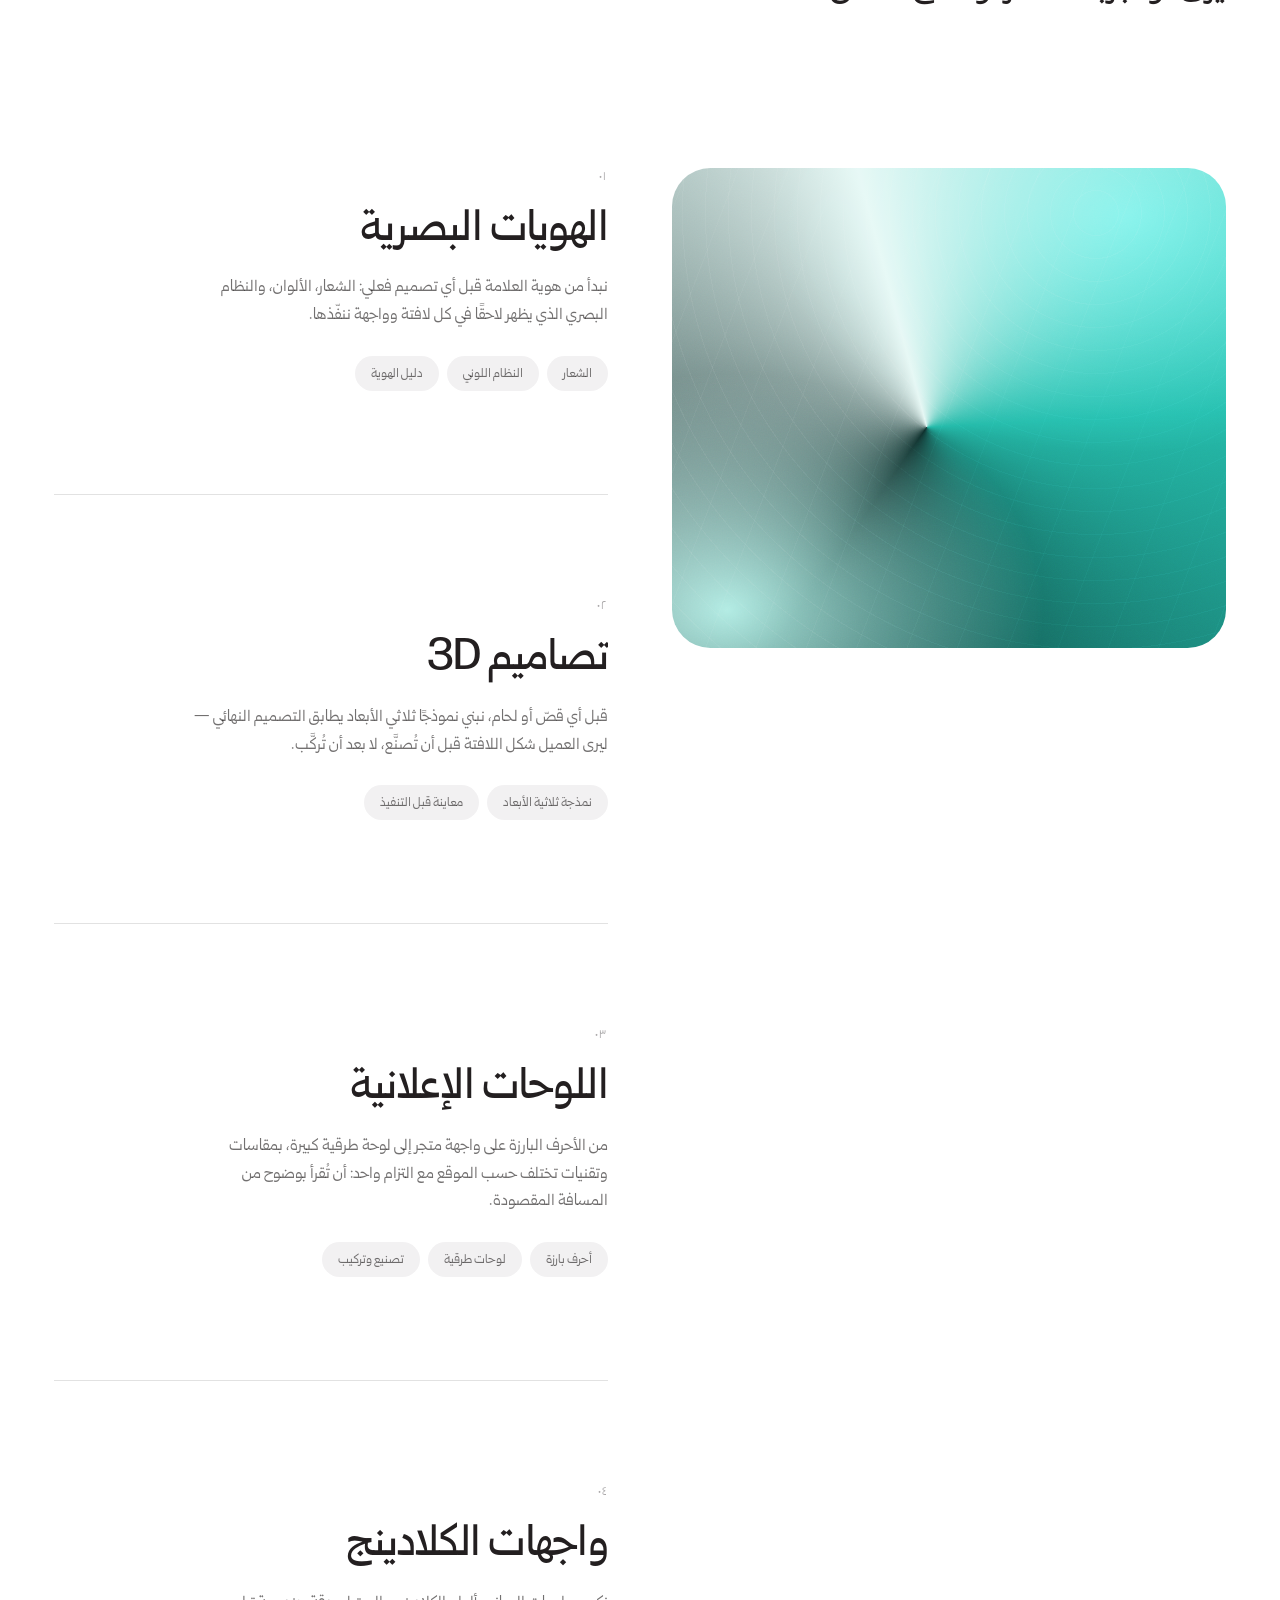
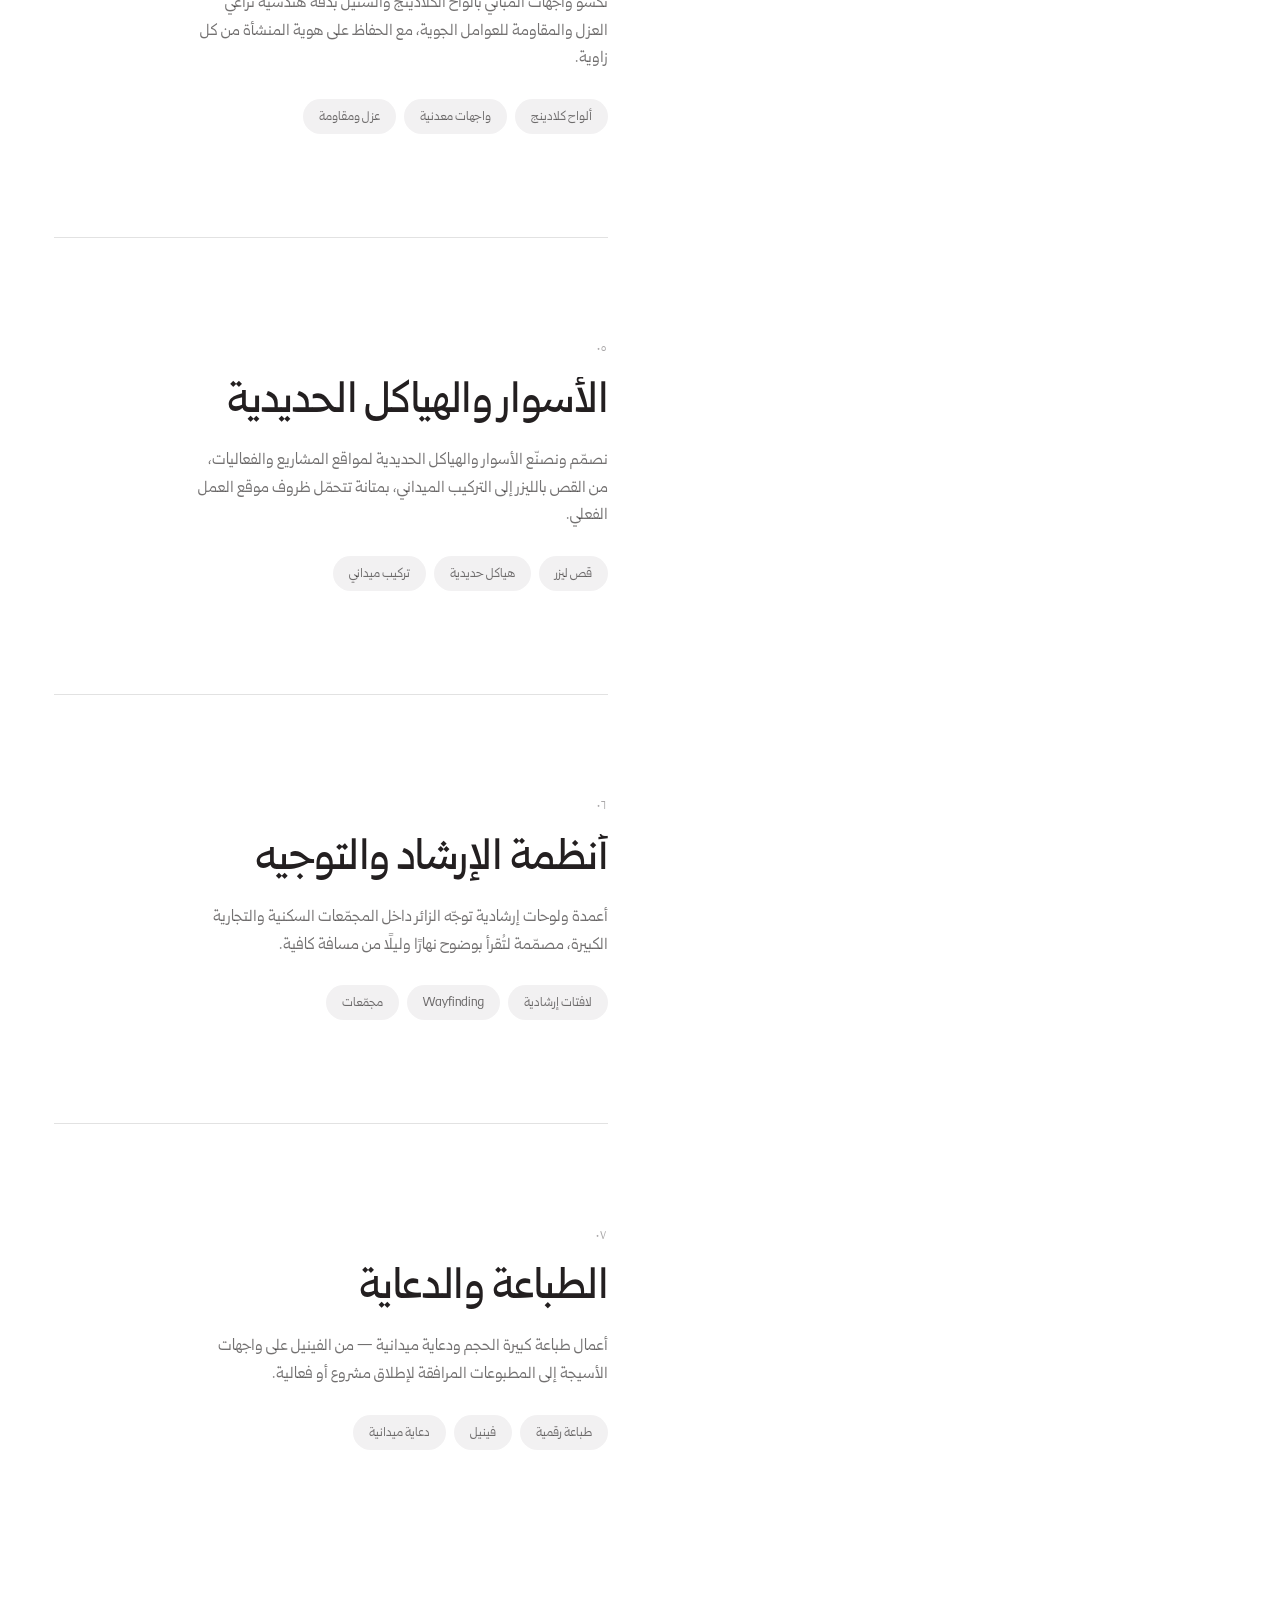
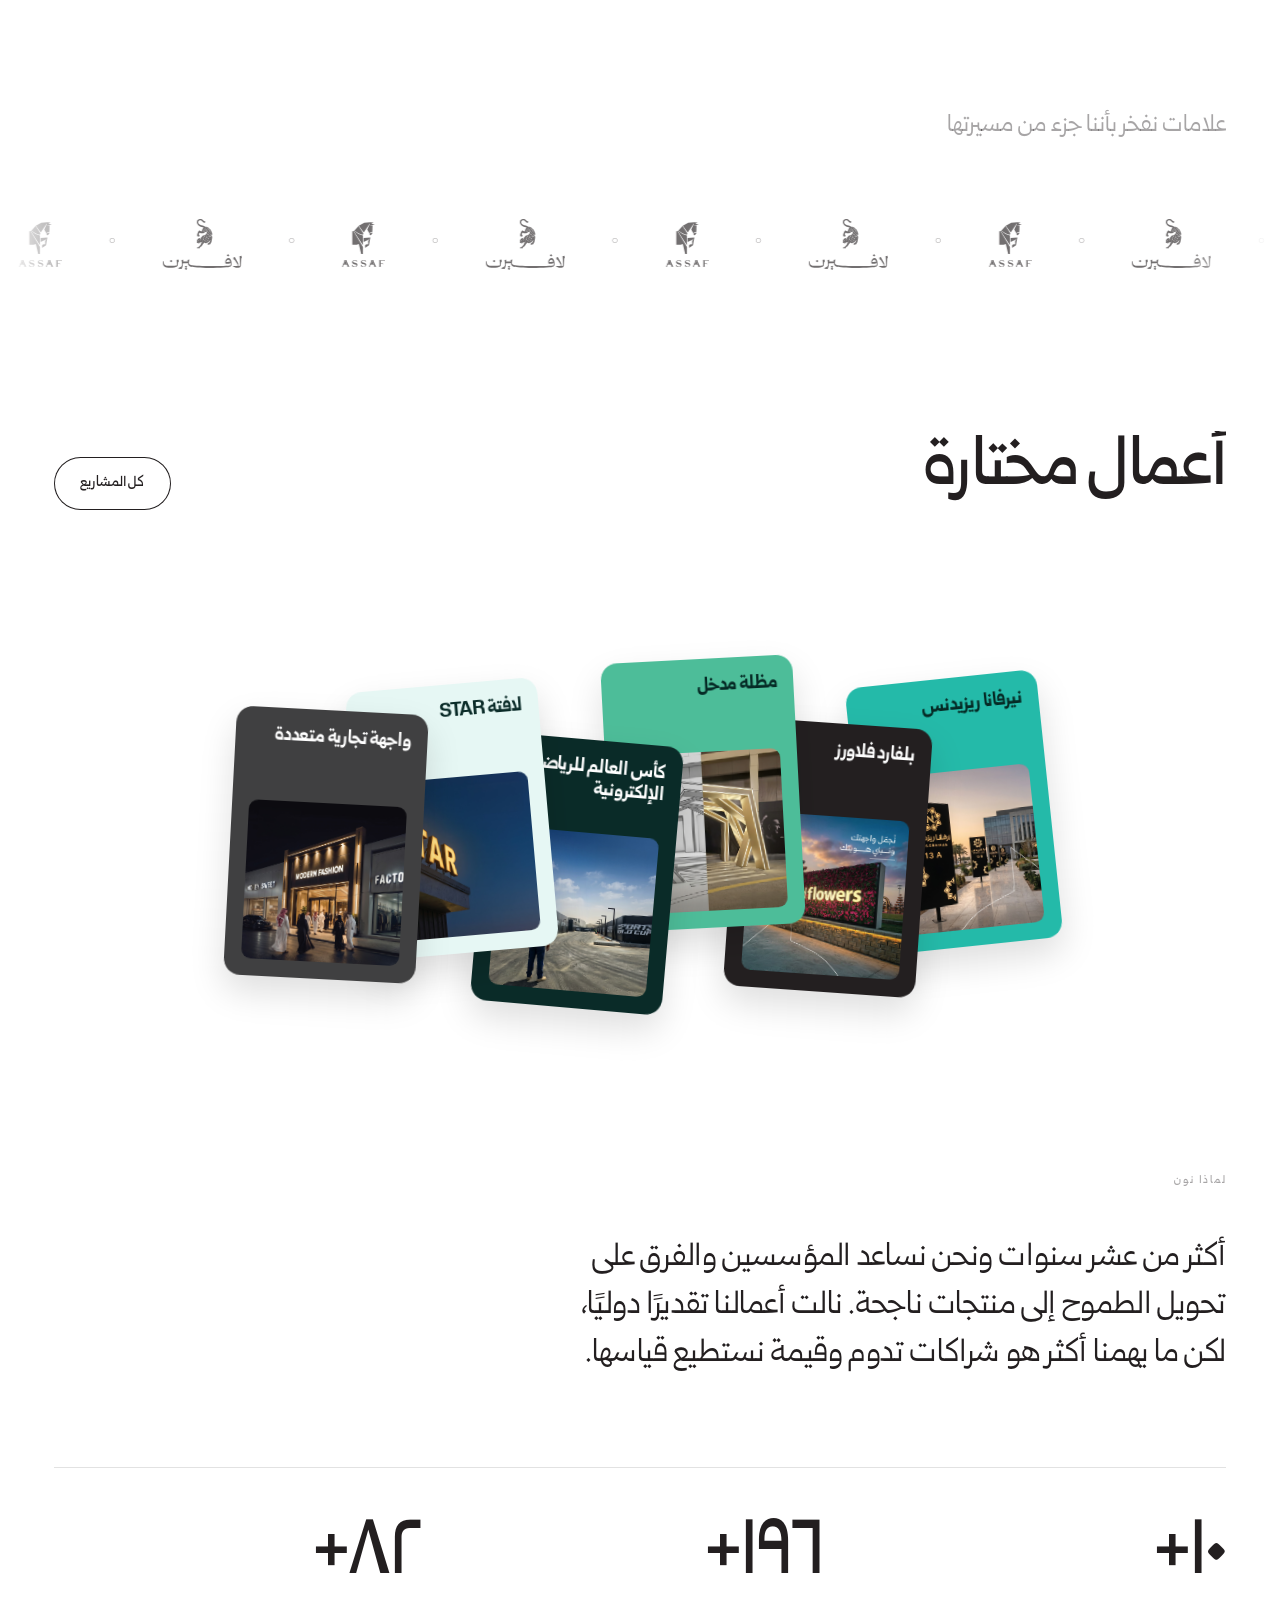
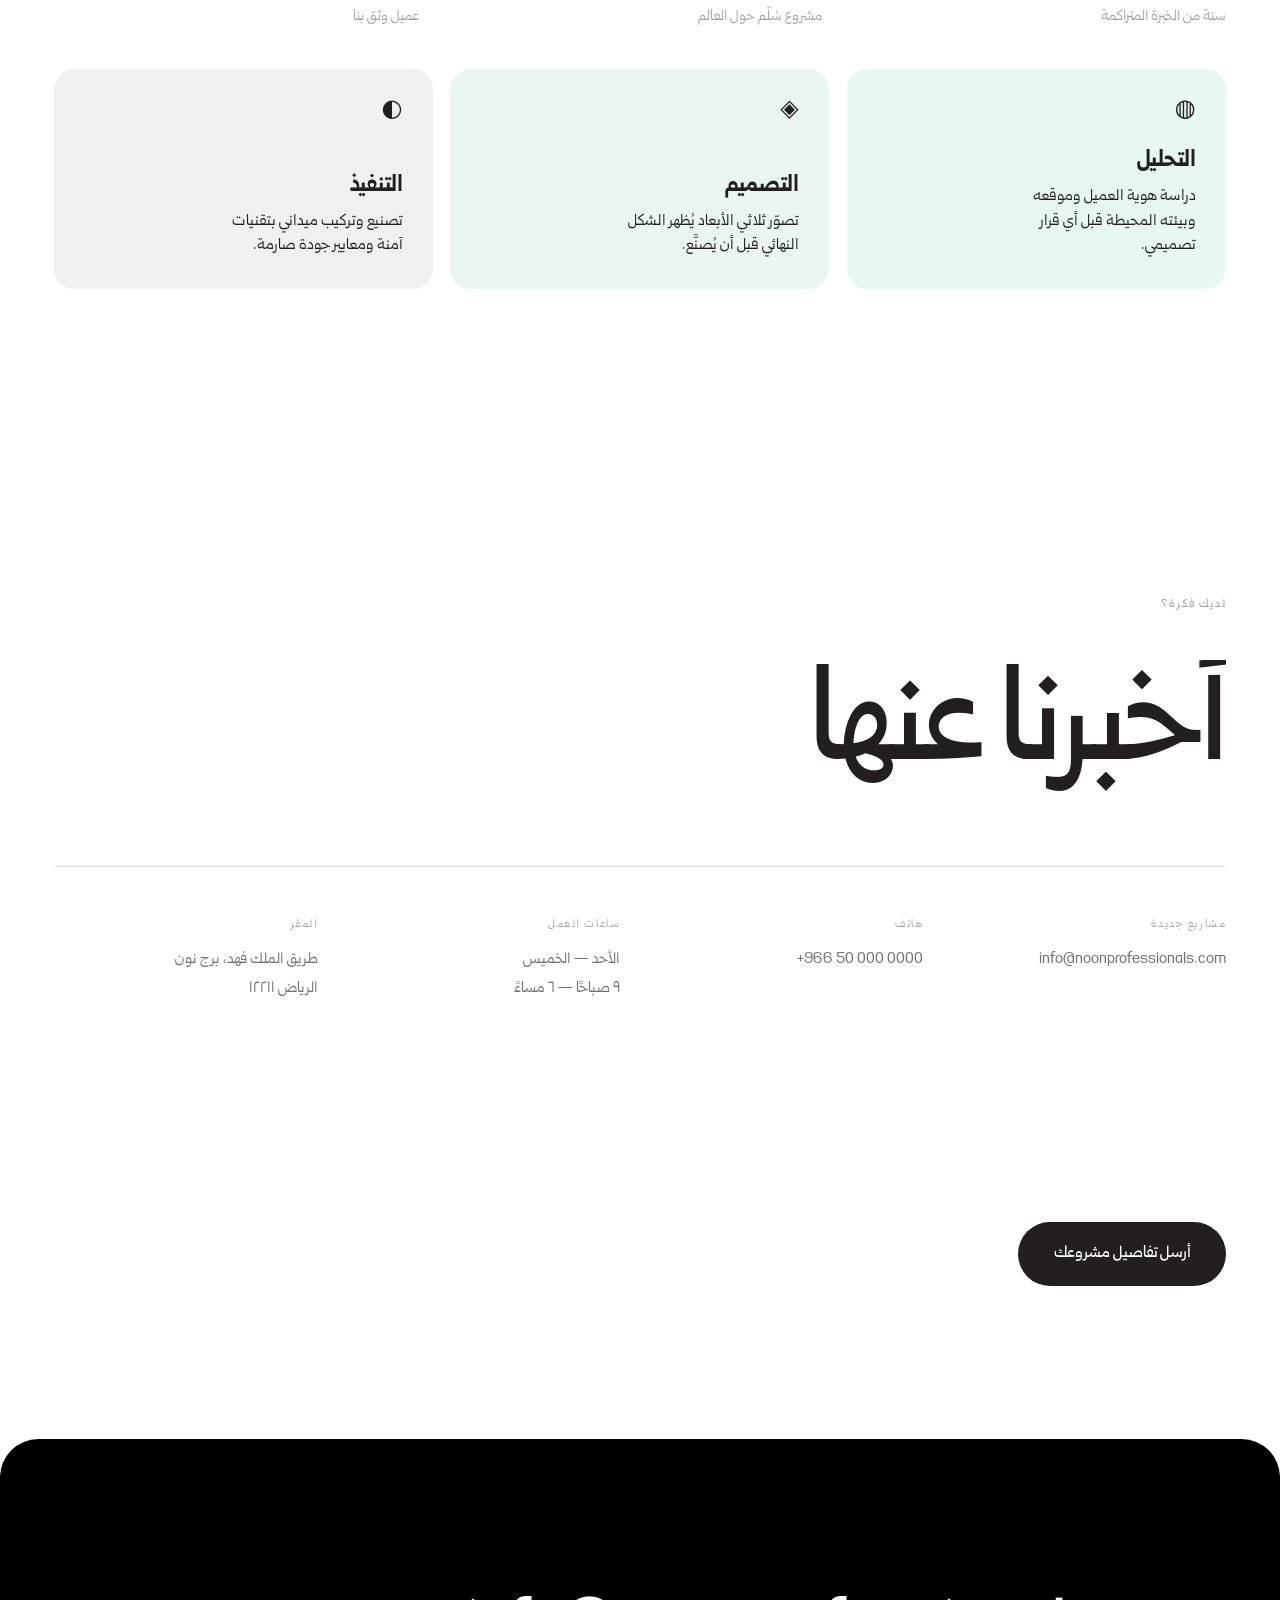
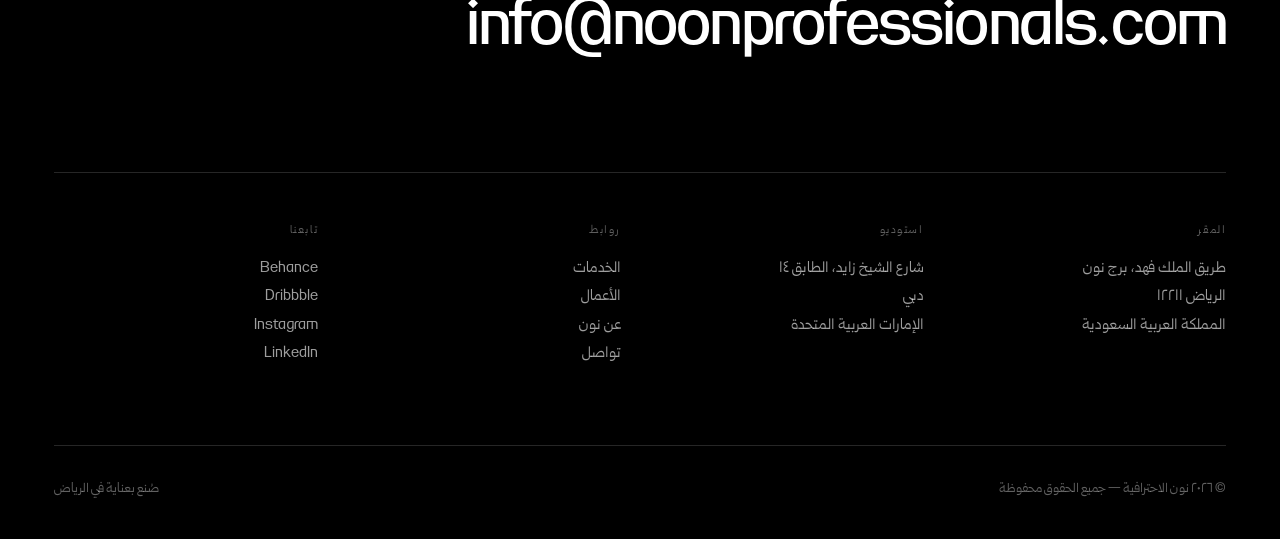
==== commit 1d2e8f0a: "Real projects, data-driven pages, fanned deck on home Content: - Replaced the six invented services " ====
--- a/index.html
+++ b/index.html
@@ -50,7 +50,6 @@
       <a href="services.html" data-cursor="pointer"><span data-link-swap>الخدمات</span></a>
       <a href="work.html" data-cursor="pointer"><span data-link-swap>الأعمال</span></a>
       <a href="about.html" data-cursor="pointer"><span data-link-swap>عن نون</span></a>
-      <a href="blog.html" data-cursor="pointer"><span data-link-swap>المدونة</span></a>
     </nav>
 
     <a href="contact.html" class="md-btn md-btn--sm md-head__cta" data-magnetic data-cursor="hidden">
@@ -72,8 +71,7 @@
       <a href="services.html" data-cursor="pointer"><span class="md-menu__idx">02</span><span class="md-menu__txt" data-link-swap>الخدمات</span></a>
       <a href="work.html" data-cursor="pointer"><span class="md-menu__idx">03</span><span class="md-menu__txt" data-link-swap>الأعمال</span></a>
       <a href="about.html" data-cursor="pointer"><span class="md-menu__idx">04</span><span class="md-menu__txt" data-link-swap>عن نون</span></a>
-      <a href="blog.html" data-cursor="pointer"><span class="md-menu__idx">05</span><span class="md-menu__txt" data-link-swap>المدونة</span></a>
-      <a href="contact.html" data-cursor="pointer"><span class="md-menu__idx">06</span><span class="md-menu__txt" data-link-swap>تواصل معنا</span></a>
+      <a href="contact.html" data-cursor="pointer"><span class="md-menu__idx">05</span><span class="md-menu__txt" data-link-swap>تواصل معنا</span></a>
     </nav>
     <div class="md-menu__aside">
       <div class="md-menu__col">
@@ -246,15 +244,16 @@
   </section>
 
   <!-- ─── 06 · أعمال مختارة ─── -->
-  <section class="md-works md-inverse" data-inverse>
+  <section class="md-deck">
     <div class="md-wrap">
       <div class="md-sechead">
         <h2 class="md-sechead__title" data-anim="lines">أعمال مختارة</h2>
         <a href="work.html" class="md-btn md-btn--ghost" data-magnetic data-cursor="hidden"><span>كل المشاريع</span></a>
       </div>
 
-      <!-- تُملأ تلقائيًا من js/projects-data.js — لا تُعدَّل هنا -->
-      <div class="md-worklist" data-worklist data-projects-home></div>
+      <!-- البطاقات تُبنى من js/projects-data.js — لا تُعدَّل هنا.
+           data-anim="deck" يضيف is-in عند الظهور فتنفتح البطاقات كأوراق اللعب -->
+      <div class="md-deck__row" data-anim="deck" data-projects-home></div>
     </div>
   </section>
 
@@ -276,51 +275,30 @@
           <span class="md-stat__cap">مشروع سُلّم حول العالم</span>
         </div>
         <div class="md-stat" data-anim="fade" data-anim-delay="0.16">
-          <span class="md-stat__num" data-count="19" data-count-suffix="">٠</span>
-          <span class="md-stat__cap">جائزة وتكريم دولي</span>
-        </div>
-      </div>
-
-      <div class="md-pills">
-        <div class="md-pill" data-anim="fade" style="--c1:#e6f7f4"><span class="md-pill__ico">◍</span><p>فريق واحد للاستراتيجية والتصميم والتطوير</p></div>
-        <div class="md-pill" data-anim="fade" data-anim-delay="0.06" style="--c1:#eaf7f1"><span class="md-pill__ico">◈</span><p>شراكات طويلة الأمد لا مشاريع عابرة</p></div>
-        <div class="md-pill" data-anim="fade" data-anim-delay="0.12" style="--c1:#f0f0f0"><span class="md-pill__ico">◎</span><p>تسليم منضبط بمواعيد واضحة ومعلنة</p></div>
-        <div class="md-pill" data-anim="fade" data-anim-delay="0.18" style="--c1:#e9f6f6"><span class="md-pill__ico">◐</span><p>عناية استثنائية بالطباعة العربية والاتجاه</p></div>
-      </div>
-    </div>
-  </section>
-
-  <!-- ─── 09 · المدونة ─── -->
-  <section class="md-insights md-inverse" data-inverse>
-    <div class="md-wrap">
-      <div class="md-sechead">
-        <h2 class="md-sechead__title" data-anim="lines">من دفاترنا</h2>
-        <a href="blog.html" class="md-btn md-btn--ghost" data-magnetic data-cursor="hidden"><span>زيارة المدونة</span></a>
-      </div>
-      <div class="md-cards">
-        <a href="blog.html" class="md-card" data-anim="frame" data-cursor="text" data-cursor-label="اقرأ">
-          <span class="md-card__art md-poster" data-parallax="-5" style="--c1:#0a2b28;--c2:#24baa9;--c3:#4dbd99;--c4:#000000"></span>
-          <span class="md-card__cat">أنظمة تصميم</span>
-          <h3 class="md-card__title">كيف تبني نظام تصميم يصمد لسنوات لا لأسابيع</h3>
-          <span class="md-card__date">١٤ يوليو ٢٠٢٦</span>
-        </a>
-        <a href="blog.html" class="md-card" data-anim="frame" data-anim-delay="0.1" data-cursor="text" data-cursor-label="اقرأ">
-          <span class="md-card__art md-poster" data-parallax="-5" style="--c1:#0d2a22;--c2:#4dbd99;--c3:#8fd9bd;--c4:#000000"></span>
-          <span class="md-card__cat">موشن</span>
-          <h3 class="md-card__title">الحركة كأداة سرد: متى تضيف الأنيميشن قيمة فعلية؟</h3>
-          <span class="md-card__date">٢ يونيو ٢٠٢٦</span>
-        </a>
-        <a href="blog.html" class="md-card" data-anim="frame" data-anim-delay="0.2" data-cursor="text" data-cursor-label="اقرأ">
-          <span class="md-card__art md-poster" data-parallax="-5" style="--c1:#231f20;--c2:#404041;--c3:#7c7c7d;--c4:#000000"></span>
-          <span class="md-card__cat">طباعة</span>
-          <h3 class="md-card__title">الطباعة العربية على الويب: دليل عملي للفرق</h3>
-          <span class="md-card__date">٢١ أبريل ٢٠٢٦</span>
-        </a>
-      </div>
-    </div>
-  </section>
-
-  <!-- ─── 10 · الخاتمة ─── -->
+          <span class="md-stat__num" data-count="100" data-count-suffix="+">٠</span>
+          <span class="md-stat__cap">عميل وثق بنا</span>
+        </div>
+      </div>
+
+      <!-- كيف نعمل — المنهجية الثلاثية -->
+      <div class="md-pills md-pills--3">
+        <div class="md-pill" data-anim="fade" style="--c1:#e6f7f4">
+          <span class="md-pill__ico">◍</span>
+          <div><h3 class="md-pill__title">التحليل</h3><p>دراسة هوية العميل وموقعه وبيئته المحيطة قبل أي قرار تصميمي.</p></div>
+        </div>
+        <div class="md-pill" data-anim="fade" data-anim-delay="0.08" style="--c1:#eaf7f1">
+          <span class="md-pill__ico">◈</span>
+          <div><h3 class="md-pill__title">التصميم</h3><p>تصوّر ثلاثي الأبعاد يُظهر الشكل النهائي قبل أن يُصنَّع.</p></div>
+        </div>
+        <div class="md-pill" data-anim="fade" data-anim-delay="0.16" style="--c1:#f0f0f0">
+          <span class="md-pill__ico">◐</span>
+          <div><h3 class="md-pill__title">التنفيذ</h3><p>تصنيع وتركيب ميداني بتقنيات آمنة ومعايير جودة صارمة.</p></div>
+        </div>
+      </div>
+    </div>
+  </section>
+
+  <!-- ─── 09 · الخاتمة ─── -->
   <!-- بيانات التواصل حاضرة هنا مباشرة — لا انتقال إلى صفحة أخرى -->
   <section class="md-outro">
     <div class="md-wrap">
@@ -373,7 +351,6 @@
           <a href="services.html" data-cursor="pointer">الخدمات</a>
           <a href="work.html" data-cursor="pointer">الأعمال</a>
           <a href="about.html" data-cursor="pointer">عن نون</a>
-          <a href="blog.html" data-cursor="pointer">المدونة</a>
           <a href="contact.html" data-cursor="pointer">تواصل</a>
         </nav>
       </div>
--- a/css/style.css
+++ b/css/style.css
@@ -1266,6 +1266,98 @@
 .md-pill__title{font-weight:600;color:var(--ink);margin-block-end:.3rem;font-size:.98rem}
 .md-pill p{font-size:.98rem;line-height:1.55;max-width:20ch}
 
+/* ثلاث مراحل متساوية — auto-fill يُبقي المسارات الفارغة، لذا نحدّ العدد بثلاثة */
+.md-pills--3{grid-template-columns:repeat(auto-fit,minmax(15rem,1fr));max-width:100%}
+@media (min-width:60rem){
+  .md-pills--3{grid-template-columns:repeat(3,1fr)}
+}
+.md-pills--3 .md-pill__title{
+  font-size:clamp(1.15rem,1.9vw,1.45rem);
+  line-height:1.25;
+  margin-block-end:.55rem;
+}
+
+/* ─────────────────────────────────────────────
+   9.5 · مجموعة الأعمال المروَّحة
+   بطاقات متداخلة مائلة، تبدأ متكدّسة في المنتصف
+   ثم تنفتح كأوراق اللعب عند دخول القسم الشاشة.
+   ───────────────────────────────────────────── */
+.md-deck{padding-block-end:var(--sec)}
+.md-deck__row{
+  display:flex;
+  justify-content:center;
+  align-items:flex-start;
+  padding-block:clamp(2.5rem,6vw,5rem) clamp(3.5rem,7vw,6rem);
+}
+.md-deck__card{
+  --overlap:clamp(1.1rem,2.6vw,2.6rem);
+  position:relative;
+  flex:0 0 auto;
+  width:clamp(9rem,15vw,14rem);
+  aspect-ratio:5/7;
+  margin-inline:calc(var(--overlap) * -1);
+  padding:clamp(.85rem,1.3vw,1.2rem);
+  display:flex;
+  flex-direction:column;
+  gap:.8rem;
+  background:var(--bg,var(--ink));
+  color:var(--fg,var(--bg));
+  border-radius:clamp(.85rem,1.3vw,1.25rem);
+  box-shadow:0 1rem 2.2rem rgba(0,0,0,.13);
+  /* الحالة الأولى: متكدّسة في المنتصف وغير ظاهرة */
+  opacity:0;
+  transform:translate3d(var(--dx,0),3.5rem,0) rotate(0deg) scale(.9);
+  transition:opacity .75s var(--e) var(--d,0s),
+             transform 1.15s var(--e) var(--d,0s),
+             box-shadow .45s var(--e);
+}
+[data-anim="deck"].is-in .md-deck__card{
+  opacity:1;
+  transform:translate3d(0,var(--dy,0),0) rotate(var(--rot,0deg)) scale(1);
+}
+[data-anim="deck"].is-in .md-deck__card:hover{
+  z-index:30 !important;
+  transform:translate3d(0,calc(var(--dy,0rem) - 1rem),0) rotate(var(--rot,0deg)) scale(1.05);
+  box-shadow:0 1.8rem 3.4rem rgba(0,0,0,.24);
+  transition-delay:0s;
+}
+.md-deck__title{
+  font-size:clamp(.95rem,1.45vw,1.3rem);
+  font-weight:600;
+  line-height:1.22;
+  letter-spacing:-.01em;
+}
+.md-deck__art{
+  display:block;
+  margin-block-start:auto;
+  aspect-ratio:1/1;
+  border-radius:calc(clamp(.85rem,1.3vw,1.25rem) - .45rem);
+  overflow:hidden;
+}
+.md-deck__art img{
+  display:block;
+  width:100%;
+  height:100%;
+  object-fit:cover;
+}
+
+/* الجوال: شبكة عمودين بلا ميلان ولا تداخل — المروحة لا تُقرأ في مساحة ضيّقة */
+@media (max-width:820px){
+  .md-deck__row{
+    display:grid;
+    grid-template-columns:repeat(2,minmax(0,1fr));
+    gap:.8rem;
+    padding-block:2rem 2.5rem;
+  }
+  .md-deck__card{
+    width:auto;
+    margin-inline:0;
+    transform:translate3d(0,2rem,0);
+  }
+  [data-anim="deck"].is-in .md-deck__card{transform:none}
+  [data-anim="deck"].is-in .md-deck__card:hover{transform:none;box-shadow:0 1rem 2.2rem rgba(0,0,0,.13)}
+}
+
 /* ─────────────────────────────────────────────
    10 · المدونة والأسئلة
    ───────────────────────────────────────────── */
@@ -1749,5 +1841,7 @@
   .md-line__i,[data-anim="fade"]{transform:none!important;opacity:1!important}
   [data-anim="frame"]{clip-path:none!important}
   [data-anim="frame"] .md-poster{transform:none!important}
+  /* البطاقات تظهر بوضعها النهائي مباشرة بلا انفتاح */
+  .md-deck__card{opacity:1!important;transform:translate3d(0,var(--dy,0),0) rotate(var(--rot,0deg))!important}
   .md-hero__hintline i{display:none}
 }
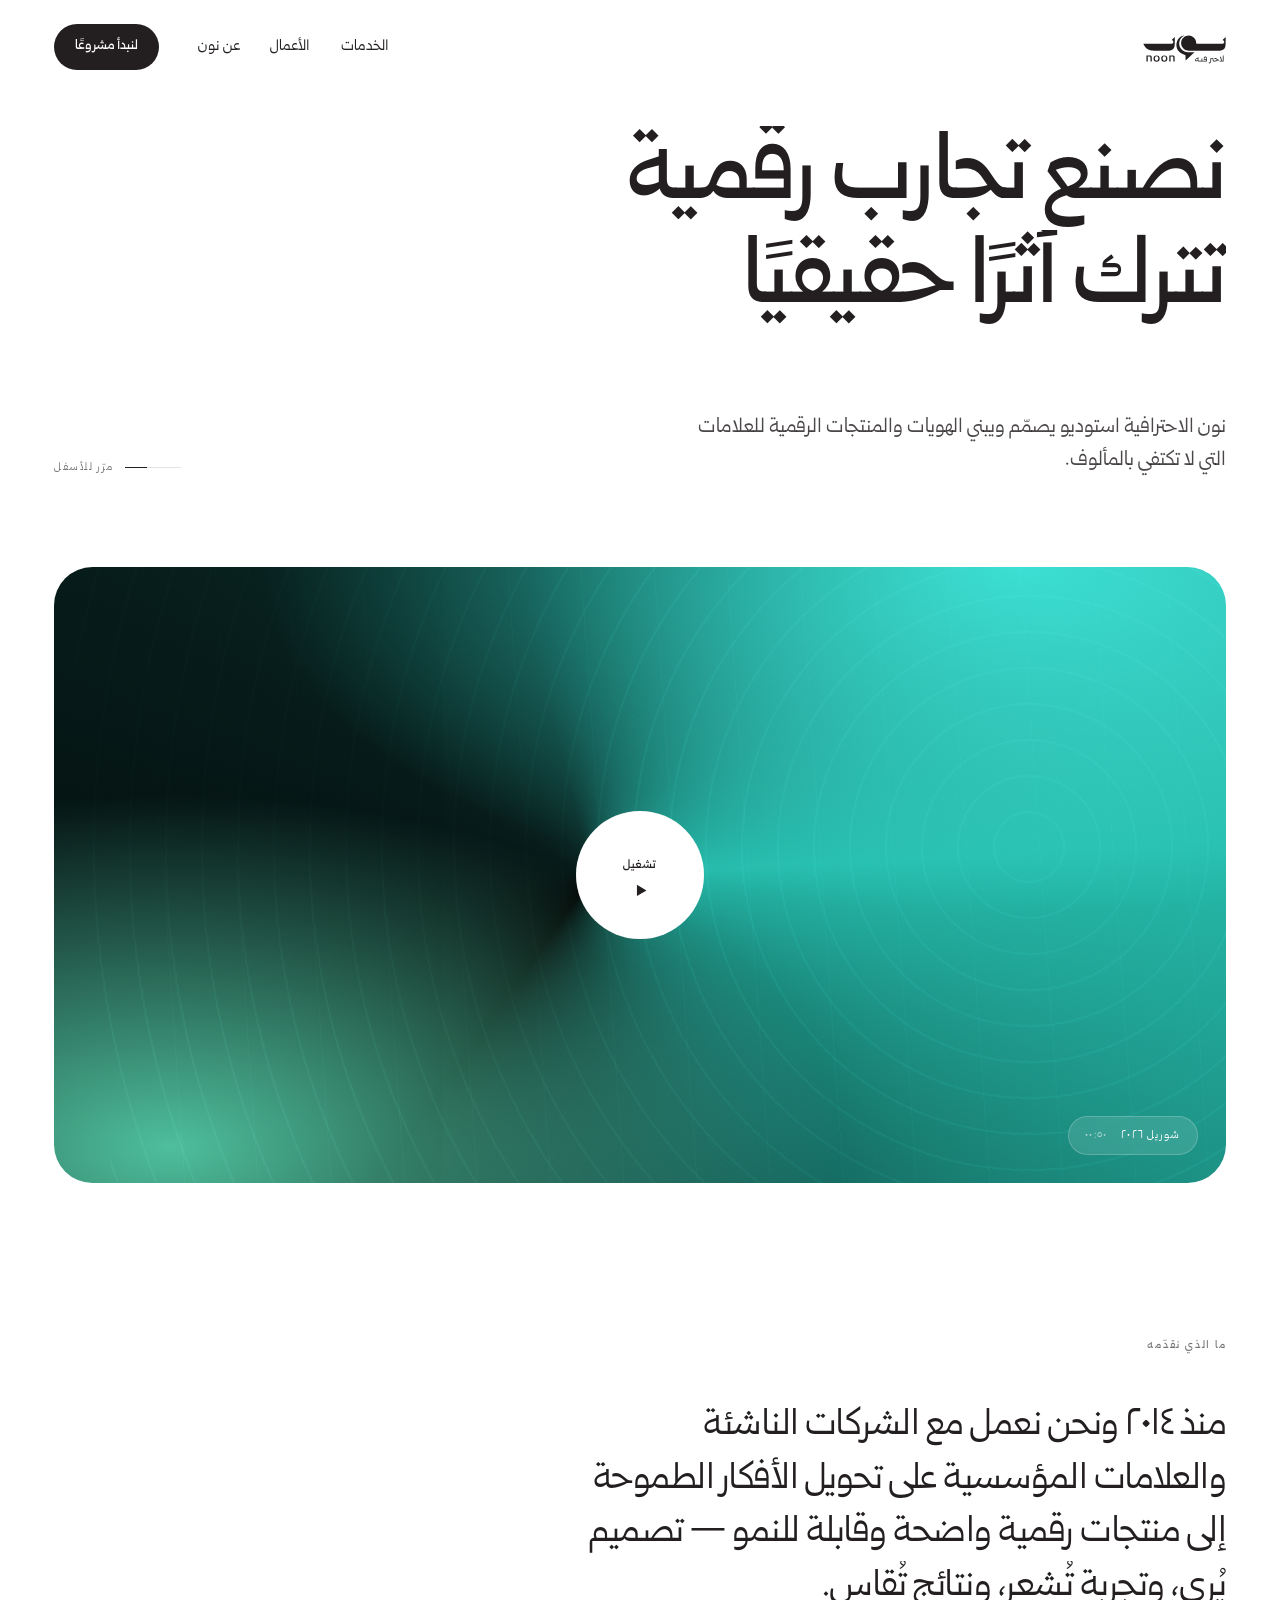
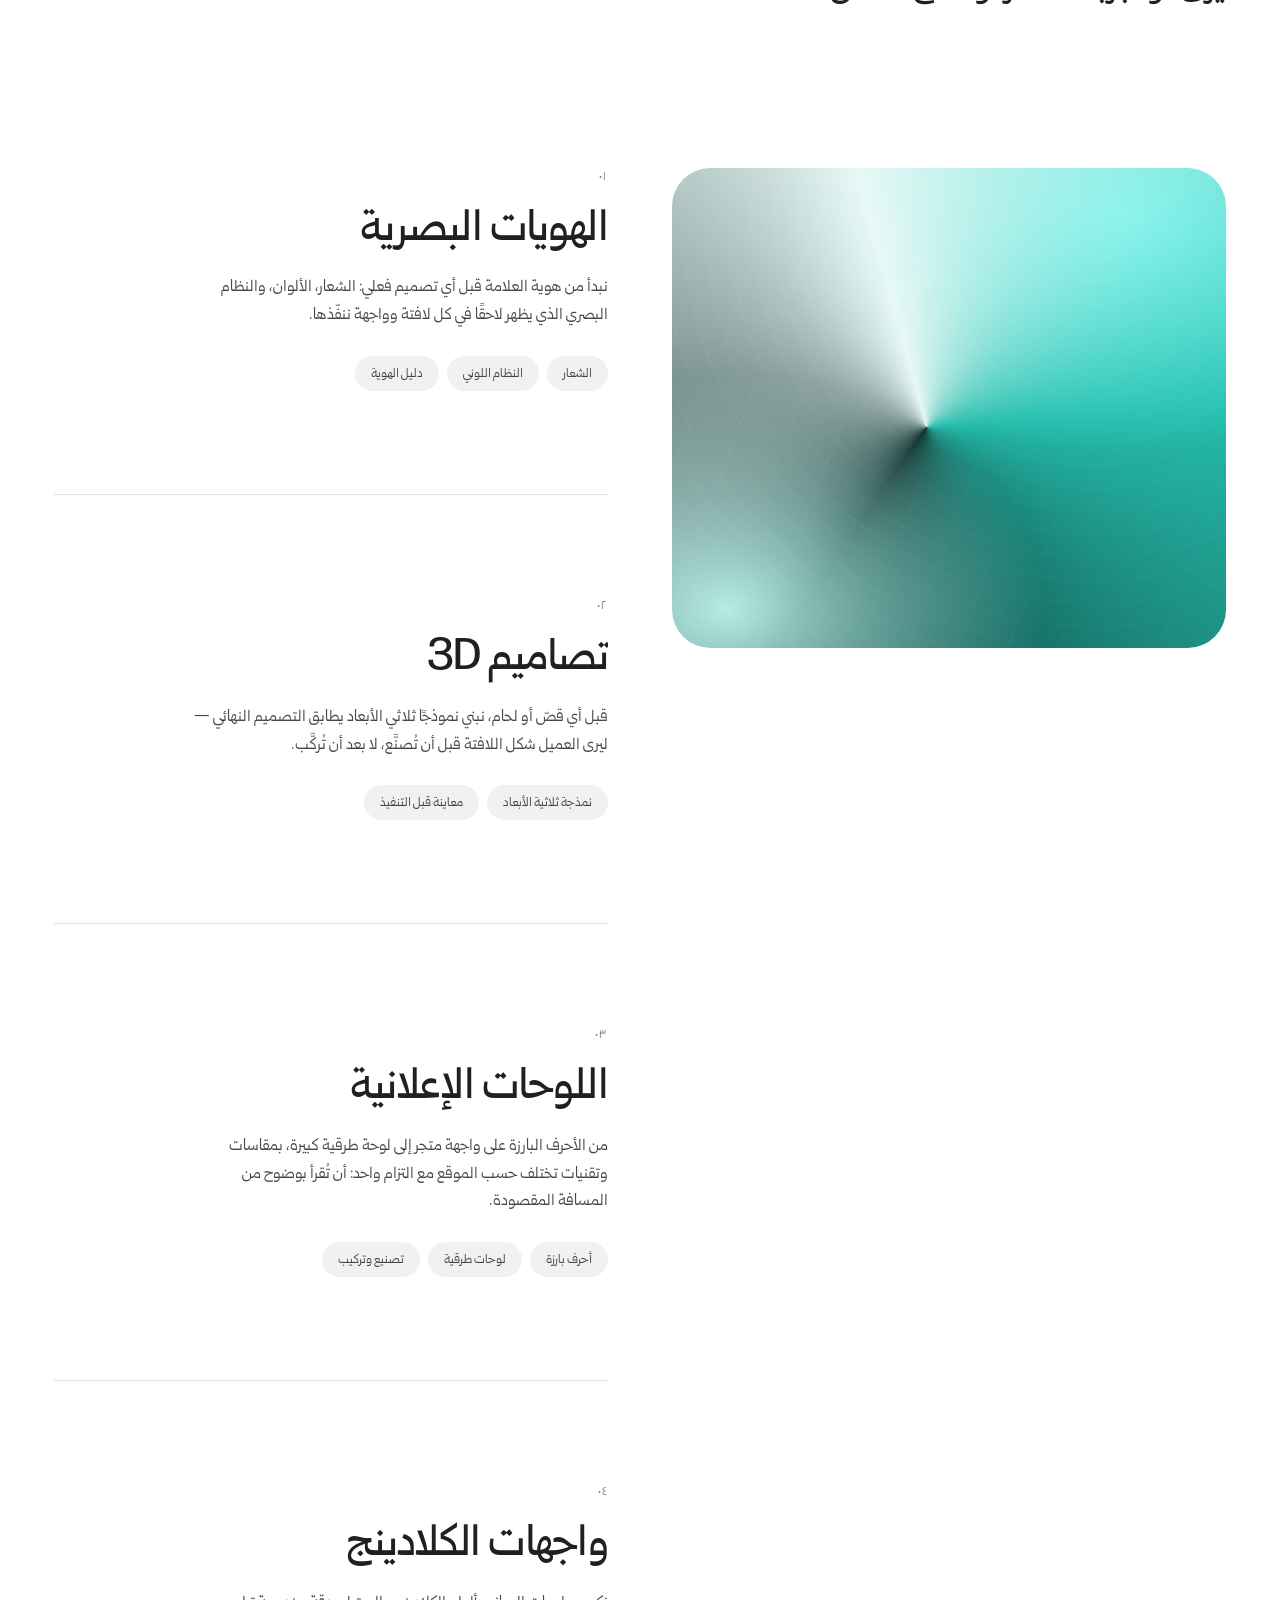
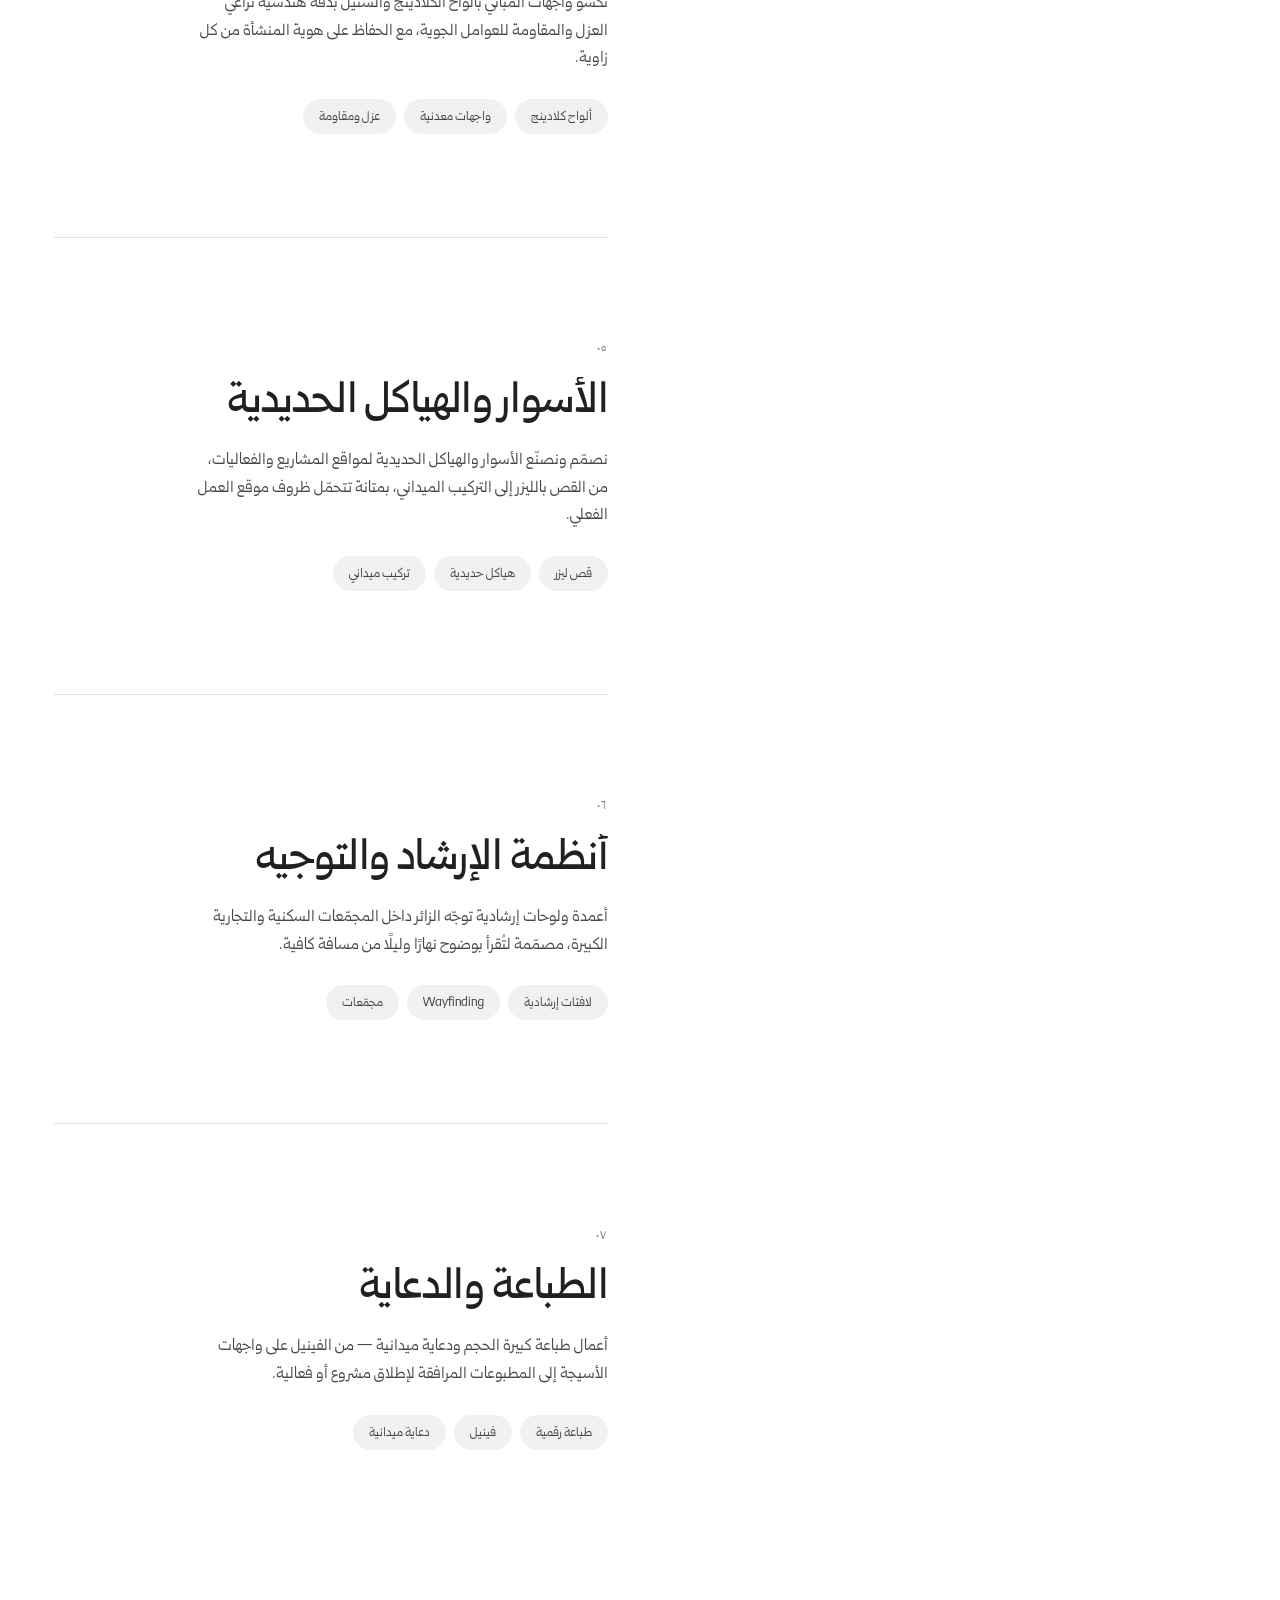
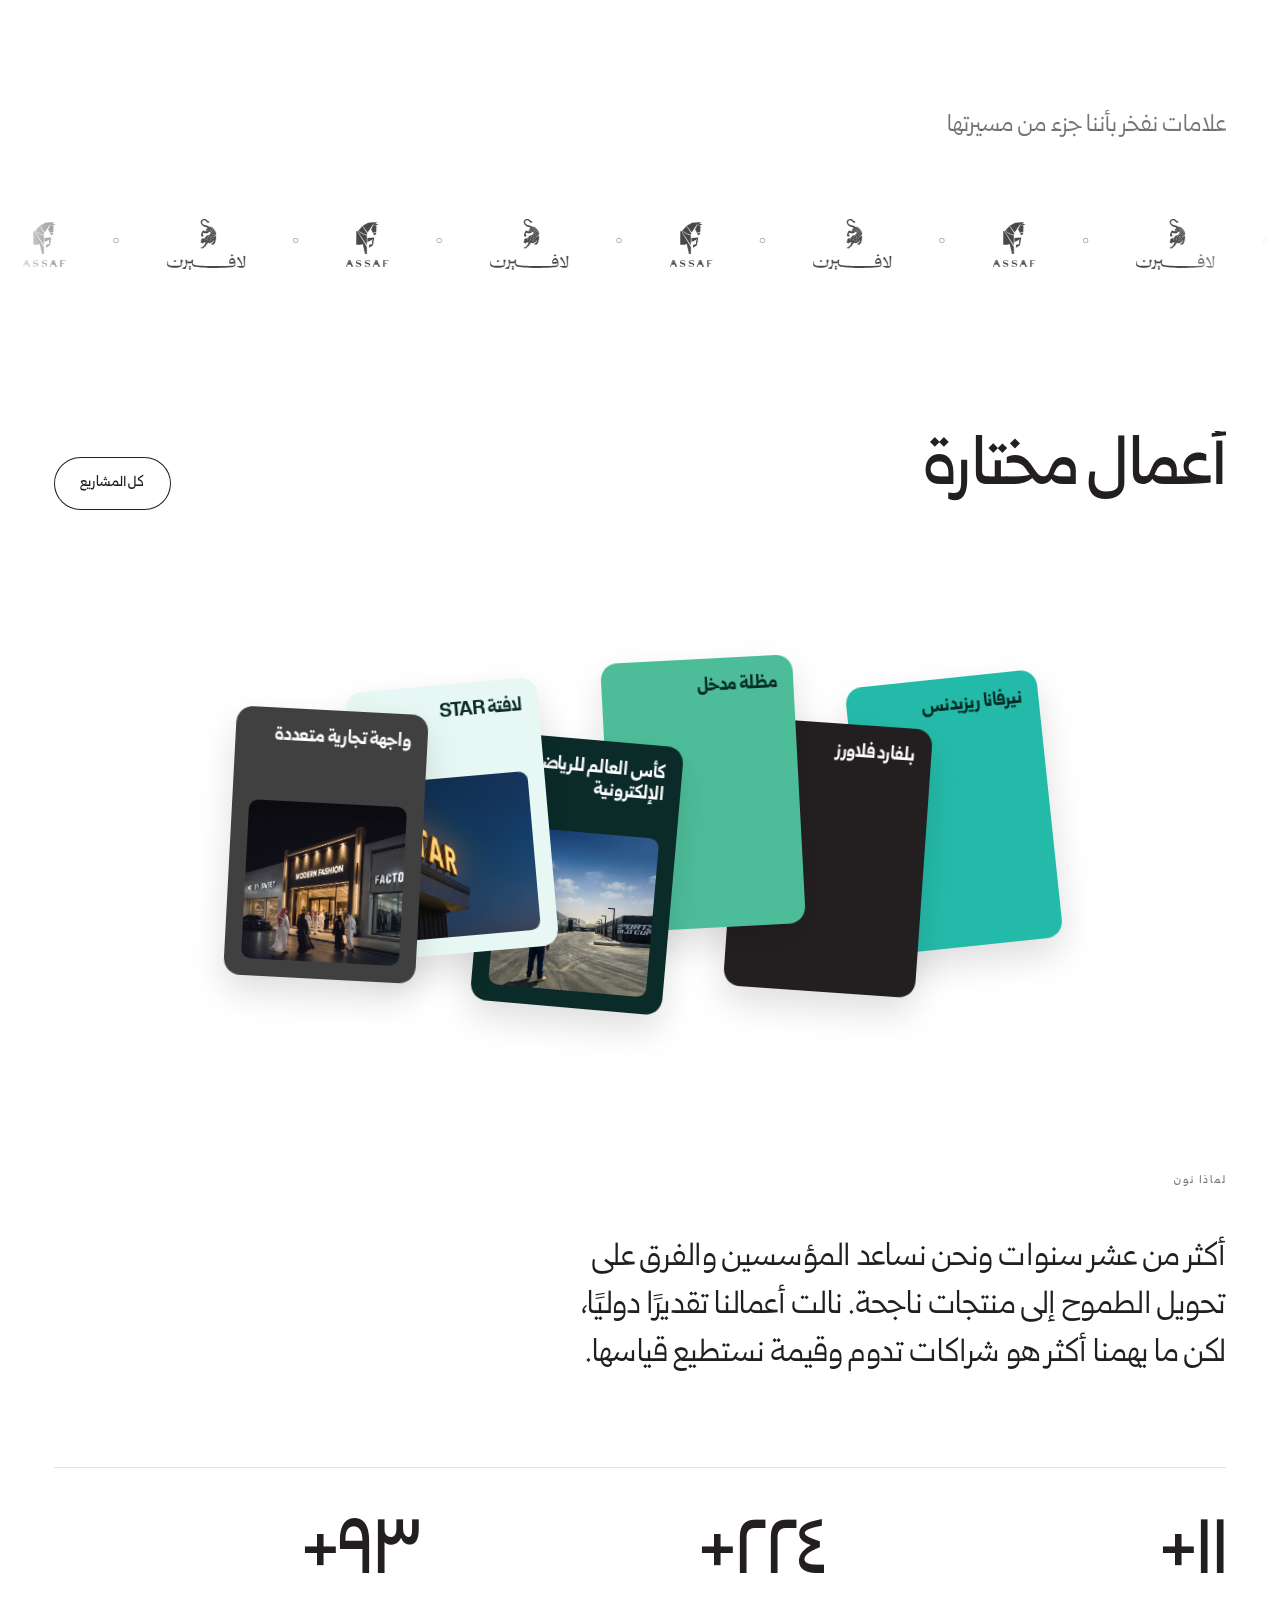
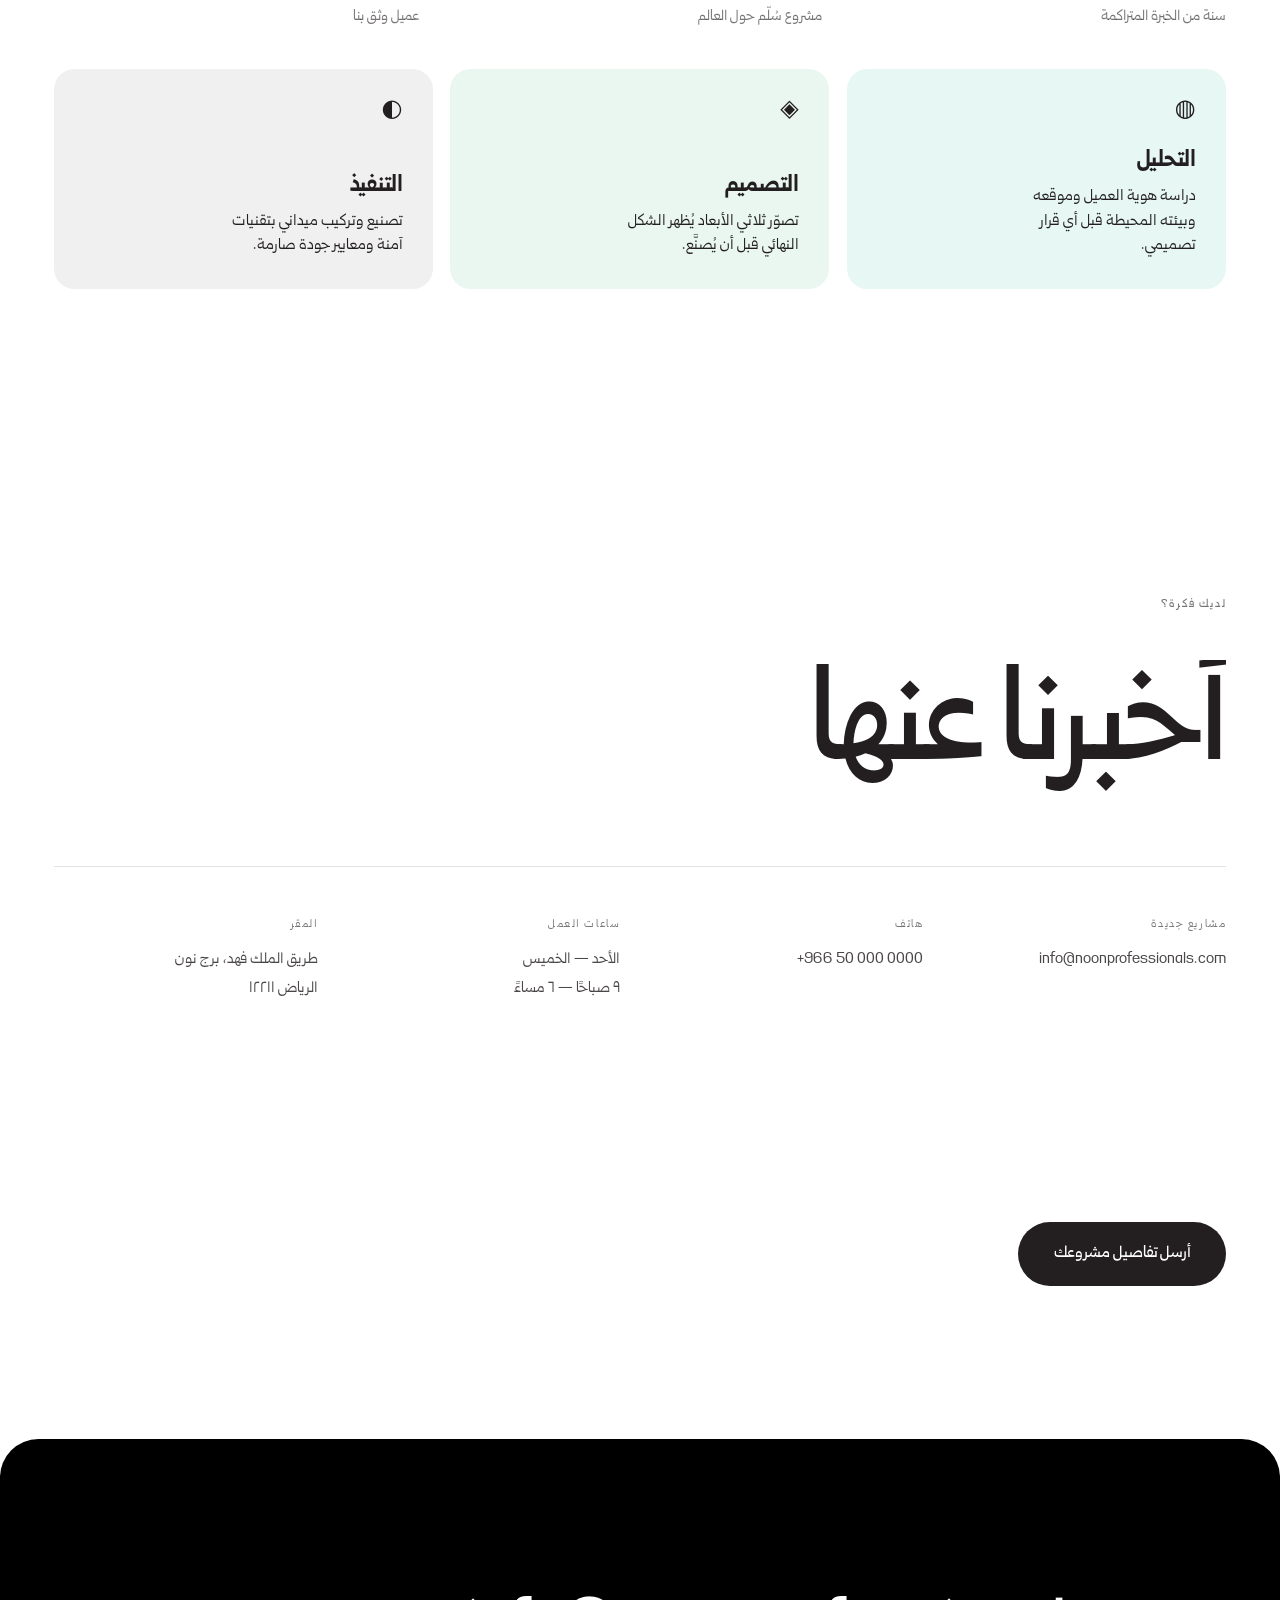
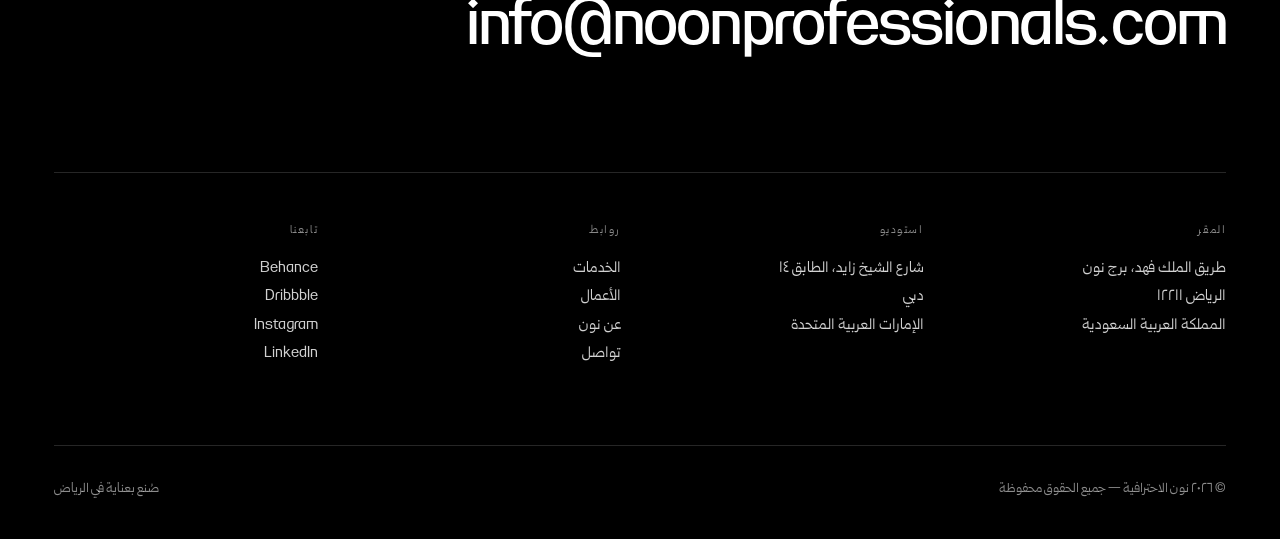
==== commit 333f6de8: "Full audit: accessibility, security, SEO, dead code Accessibility (WCAG 2.2 AA): - Text opacity toke" ====
--- a/index.html
+++ b/index.html
@@ -3,18 +3,32 @@
 <head>
 <meta charset="utf-8">
 <meta name="viewport" content="width=device-width, initial-scale=1, viewport-fit=cover">
+<meta http-equiv="Content-Security-Policy" content="default-src 'self'; script-src 'self'; style-src 'self' 'unsafe-inline'; img-src 'self' data:; font-src 'self'; media-src 'self'; connect-src 'self'; frame-ancestors 'none'; base-uri 'self'; form-action 'self'; object-src 'none'">
 <title>نون الاحترافية — Noon Professionals</title>
 <meta name="description" content="نون الاحترافية — نصمّم ونبني تجارب رقمية متكاملة للعلامات التي تسعى إلى حضور استثنائي.">
 <meta name="theme-color" content="#ffffff">
 <link rel="preload" href="assets/fonts/itfGhroobArabic-Regular.otf" as="font" type="font/otf" crossorigin>
 <link rel="preload" href="assets/fonts/itfGhroobArabic-Medium.otf" as="font" type="font/otf" crossorigin>
-<link rel="stylesheet" href="css/style.css">
-<script>
-/* يُرسم ستار الانتقال قبل أول إطار لمنع أي وميض بين الصفحات */
-(function(){try{if(sessionStorage.getItem('md-transit')==='1'){document.documentElement.classList.add('is-entering');}}catch(e){}})();
-</script>
+<link rel="canonical" href="https://mohanad19991212.github.io/madar-studio/">
+<meta property="og:type" content="website">
+<meta property="og:site_name" content="نون الاحترافية">
+<meta property="og:locale" content="ar_SA">
+<meta property="og:url" content="https://mohanad19991212.github.io/madar-studio/">
+<meta property="og:title" content="نون الاحترافية — حلول بصرية ومعمارية متكاملة">
+<meta property="og:description" content="شركة سعودية متخصصة في اللوحات الإعلانية المضيئة، واجهات الكلادينج، الأسوار والهياكل الحديدية، أنظمة الإرشاد والتوجيه، والطباعة والدعاية.">
+<meta property="og:image" content="https://mohanad19991212.github.io/madar-studio/assets/work/04.jpg">
+<meta property="og:image:width" content="1200">
+<meta property="og:image:height" content="1190">
+<meta property="og:image:alt" content="من أعمال نون الاحترافية">
+<meta name="twitter:card" content="summary_large_image">
+<meta name="twitter:title" content="نون الاحترافية — حلول بصرية ومعمارية متكاملة">
+<meta name="twitter:description" content="شركة سعودية متخصصة في اللوحات الإعلانية المضيئة، واجهات الكلادينج، الأسوار والهياكل الحديدية، أنظمة الإرشاد والتوجيه، والطباعة والدعاية.">
+<meta name="twitter:image" content="https://mohanad19991212.github.io/madar-studio/assets/work/04.jpg"><link rel="stylesheet" href="css/style.css">
+<script src="js/transit-guard.js"></script>
 </head>
 <body class="md-page" data-page="home">
+
+<a class="md-skip" href="#main">تخطَّ إلى المحتوى</a>
 
 <!-- ══ ستار الانتقال بين الصفحات ══ -->
 <div class="md-curtain" aria-hidden="true"><span class="md-curtain__panel"></span></div>
@@ -93,7 +107,7 @@
 <div class="md-scroll" data-scroll-root>
 <div class="md-scroll__inner" data-scroll-inner>
 
-<main class="md-main">
+<main id="main" tabindex="-1" class="md-main">
 
   <!-- ─── 01 · البطل ─── -->
   <section class="md-hero">
@@ -376,6 +390,42 @@
 
 <div class="md-progress" aria-hidden="true"><i data-progress></i></div>
 
+<!-- بيانات منظّمة — تُعرّف محركات البحث بالنشاط والخدمات ونطاق العمل -->
+<script type="application/ld+json">
+{
+  "@context": "https://schema.org",
+  "@type": "ProfessionalService",
+  "name": "نون الاحترافية",
+  "alternateName": "Noon Professionals",
+  "url": "https://mohanad19991212.github.io/madar-studio/",
+  "logo": "https://mohanad19991212.github.io/madar-studio/assets/brand/noon-lockup.svg",
+  "image": "https://mohanad19991212.github.io/madar-studio/assets/work/04.jpg",
+  "description": "شركة سعودية متخصصة في تنفيذ الحلول البصرية والمعمارية المتكاملة: اللوحات الإعلانية المضيئة، واجهات الكلادينج، الأسوار والهياكل الحديدية، أنظمة الإرشاد والتوجيه، والطباعة والدعاية.",
+  "email": "info@noonprofessionals.com",
+  "telephone": "+966500000000",
+  "address": {
+    "@type": "PostalAddress",
+    "streetAddress": "طريق الملك فهد",
+    "addressLocality": "الرياض",
+    "postalCode": "12211",
+    "addressCountry": "SA"
+  },
+  "areaServed": { "@type": "Country", "name": "المملكة العربية السعودية" },
+  "hasOfferCatalog": {
+    "@type": "OfferCatalog",
+    "name": "خدمات نون الاحترافية",
+    "itemListElement": [
+      { "@type": "Offer", "itemOffered": { "@type": "Service", "name": "الهويات البصرية" } },
+      { "@type": "Offer", "itemOffered": { "@type": "Service", "name": "تصاميم 3D" } },
+      { "@type": "Offer", "itemOffered": { "@type": "Service", "name": "اللوحات الإعلانية" } },
+      { "@type": "Offer", "itemOffered": { "@type": "Service", "name": "واجهات الكلادينج" } },
+      { "@type": "Offer", "itemOffered": { "@type": "Service", "name": "الأسوار والهياكل الحديدية" } },
+      { "@type": "Offer", "itemOffered": { "@type": "Service", "name": "أنظمة الإرشاد والتوجيه" } },
+      { "@type": "Offer", "itemOffered": { "@type": "Service", "name": "الطباعة والدعاية" } }
+    ]
+  }
+}
+</script>
 <script src="js/projects-data.js"></script>
 <script src="js/app.js"></script>
 </body>
--- a/css/style.css
+++ b/css/style.css
@@ -49,15 +49,17 @@
      ثانوي  #231f20 · #404041                     */
   --bg:#ffffff;
   --ink:#231f20;
-  --ink-70:rgba(35,31,32,.64);
-  --ink-40:rgba(35,31,32,.40);
-  --ink-12:rgba(35,31,32,.13);
+  /* شفافيات النصوص مضبوطة على تباين WCAG 2.2 AA (٤.٥:١ للنص العادي).
+     القيم السابقة (.64/.40 و.62/.38) كانت ترسب: ٢.٤٤:١ و٣.٣٩:١ */
+  --ink-70:rgba(35,31,32,.82);   /* ٩.١٣:١ */
+  --ink-40:rgba(35,31,32,.62);   /* ٤.٦٣:١ */
+  --ink-12:rgba(35,31,32,.13);   /* حدود زخرفية — لا يشترطها المعيار */
   --ink-06:rgba(35,31,32,.06);
 
   --inv-bg:#000000;
   --inv-ink:#ffffff;
-  --inv-70:rgba(255,255,255,.62);
-  --inv-40:rgba(255,255,255,.38);
+  --inv-70:rgba(255,255,255,.82); /* ١٣.٧٧:١ */
+  --inv-40:rgba(255,255,255,.55); /* ٦.٢٧:١ */
   --inv-12:rgba(255,255,255,.15);
 
   --accent:#24baa9;
@@ -112,6 +114,38 @@
 button{font:inherit;color:inherit;background:none;border:0}
 ol,ul{list-style:none}
 ::selection{background:var(--accent);color:var(--inv-bg)}
+
+/* ── حالات التركيز ── WCAG 2.2 AA (2.4.7 و2.4.11 و2.4.13)
+   الموقع يُخفي مؤشر النظام (cursor:none) ويعتمد مؤشرًا مرسومًا،
+   فمستخدم لوحة المفاتيح كان بلا أي دليل بصري على موضعه.
+   نستخدم :focus-visible لا :focus حتى لا تظهر الحلقة عند النقر بالفأرة. */
+:focus-visible{
+  outline:3px solid var(--accent);
+  outline-offset:3px;
+  border-radius:2px;
+}
+.md-inverse :focus-visible,
+.md-menu :focus-visible,
+.md-foot :focus-visible{outline-color:var(--accent-2)}
+/* الحلقة تبقى مرئية فوق الأقسام المتداخلة والبطاقات ذات overflow:hidden */
+a:focus-visible,button:focus-visible{position:relative;z-index:40}
+
+/* رابط التخطّي — يظهر عند أول Tab فيتيح تجاوز الترويسة إلى المحتوى */
+.md-skip{
+  position:fixed;
+  top:.75rem;
+  inset-inline-start:.75rem;
+  z-index:400;
+  padding:.7rem 1.15rem;
+  background:var(--ink);
+  color:var(--bg);
+  border-radius:var(--r-sm);
+  font-size:.9rem;
+  font-weight:500;
+  transform:translateY(-160%);
+  transition:transform .25s var(--e);
+}
+.md-skip:focus-visible{transform:translateY(0)}
 
 .md-wrap{
   width:100%;
@@ -1359,37 +1393,9 @@
 }
 
 /* ─────────────────────────────────────────────
-   10 · المدونة والأسئلة
+   10 · الأسئلة الشائعة
+   (حُذفت أنماط بطاقات المدونة مع حذف الصفحة نفسها)
    ───────────────────────────────────────────── */
-.md-cards{
-  display:grid;
-  grid-template-columns:repeat(auto-fit,minmax(16rem,1fr));
-  gap:clamp(1.25rem,2.4vw,2rem);
-}
-.md-card{display:flex;flex-direction:column}
-.md-card__art{
-  display:block;
-  aspect-ratio:4/3;
-  border-radius:var(--r-sm);
-  margin-block-end:1.4rem;
-}
-.md-card__cat{
-  font-size:var(--fs-cap);
-  letter-spacing:.14em;
-  text-transform:uppercase;
-  color:var(--inv-40);
-  margin-block-end:.6rem;
-}
-.md-card__title{
-  font-size:var(--fs-h3);
-  line-height:1.36;
-  font-weight:500;
-  margin-block-end:.7rem;
-  transition:opacity .4s var(--e);
-}
-.md-card:hover .md-card__title{opacity:.6}
-.md-card__date{font-size:.85rem;color:var(--inv-40);margin-block-start:auto}
-
 .md-faq__grid{
   display:grid;
   grid-template-columns:minmax(0,.8fr) minmax(0,1.6fr);
@@ -1663,37 +1669,6 @@
 .md-member__name{font-size:1.12rem;font-weight:500}
 .md-member__role{font-size:.9rem;color:var(--ink-40)}
 
-/* مقالات */
-.md-posts{padding-block-end:var(--sec);display:flex;flex-direction:column}
-.md-post{
-  display:grid;
-  grid-template-columns:minmax(0,.55fr) minmax(0,1.45fr) auto;
-  gap:clamp(1rem,3vw,2.5rem);
-  align-items:center;
-  padding-block:clamp(1.25rem,2.4vw,1.9rem);
-  border-block-start:1px solid var(--ink-12);
-  transition:opacity .5s var(--e);
-}
-.md-post:last-child{border-block-end:1px solid var(--ink-12)}
-.md-post__art{
-  display:block;
-  aspect-ratio:16/10;
-  border-radius:var(--r-sm);
-  overflow:hidden;
-}
-.md-post__title{display:block;font-size:clamp(1.1rem,1.9vw,1.55rem);font-weight:500;line-height:1.4}
-.md-post__cat{
-  display:block;
-  font-size:var(--fs-cap);
-  letter-spacing:.14em;
-  text-transform:uppercase;
-  color:var(--ink-40);
-  margin-block-end:.5rem;
-}
-.md-post__date{font-size:.85rem;color:var(--ink-40);white-space:nowrap}
-.md-posts:hover .md-post{opacity:.4}
-.md-posts .md-post:hover{opacity:1}
-
 /* نموذج التواصل */
 .md-form{
   display:grid;
@@ -1808,8 +1783,6 @@
   .md-burger{display:block;margin-inline-start:auto}
   .md-step{grid-template-columns:auto 1fr;row-gap:.75rem}
   .md-step__text{grid-column:2/-1}
-  .md-post{grid-template-columns:minmax(0,.75fr) minmax(0,1.25fr);row-gap:.6rem}
-  .md-post__date{grid-column:2/-1}
   .md-form{grid-template-columns:1fr}
   .md-team{grid-template-columns:repeat(2,minmax(0,1fr))}
   .md-tile:nth-child(n){margin-block-start:0}
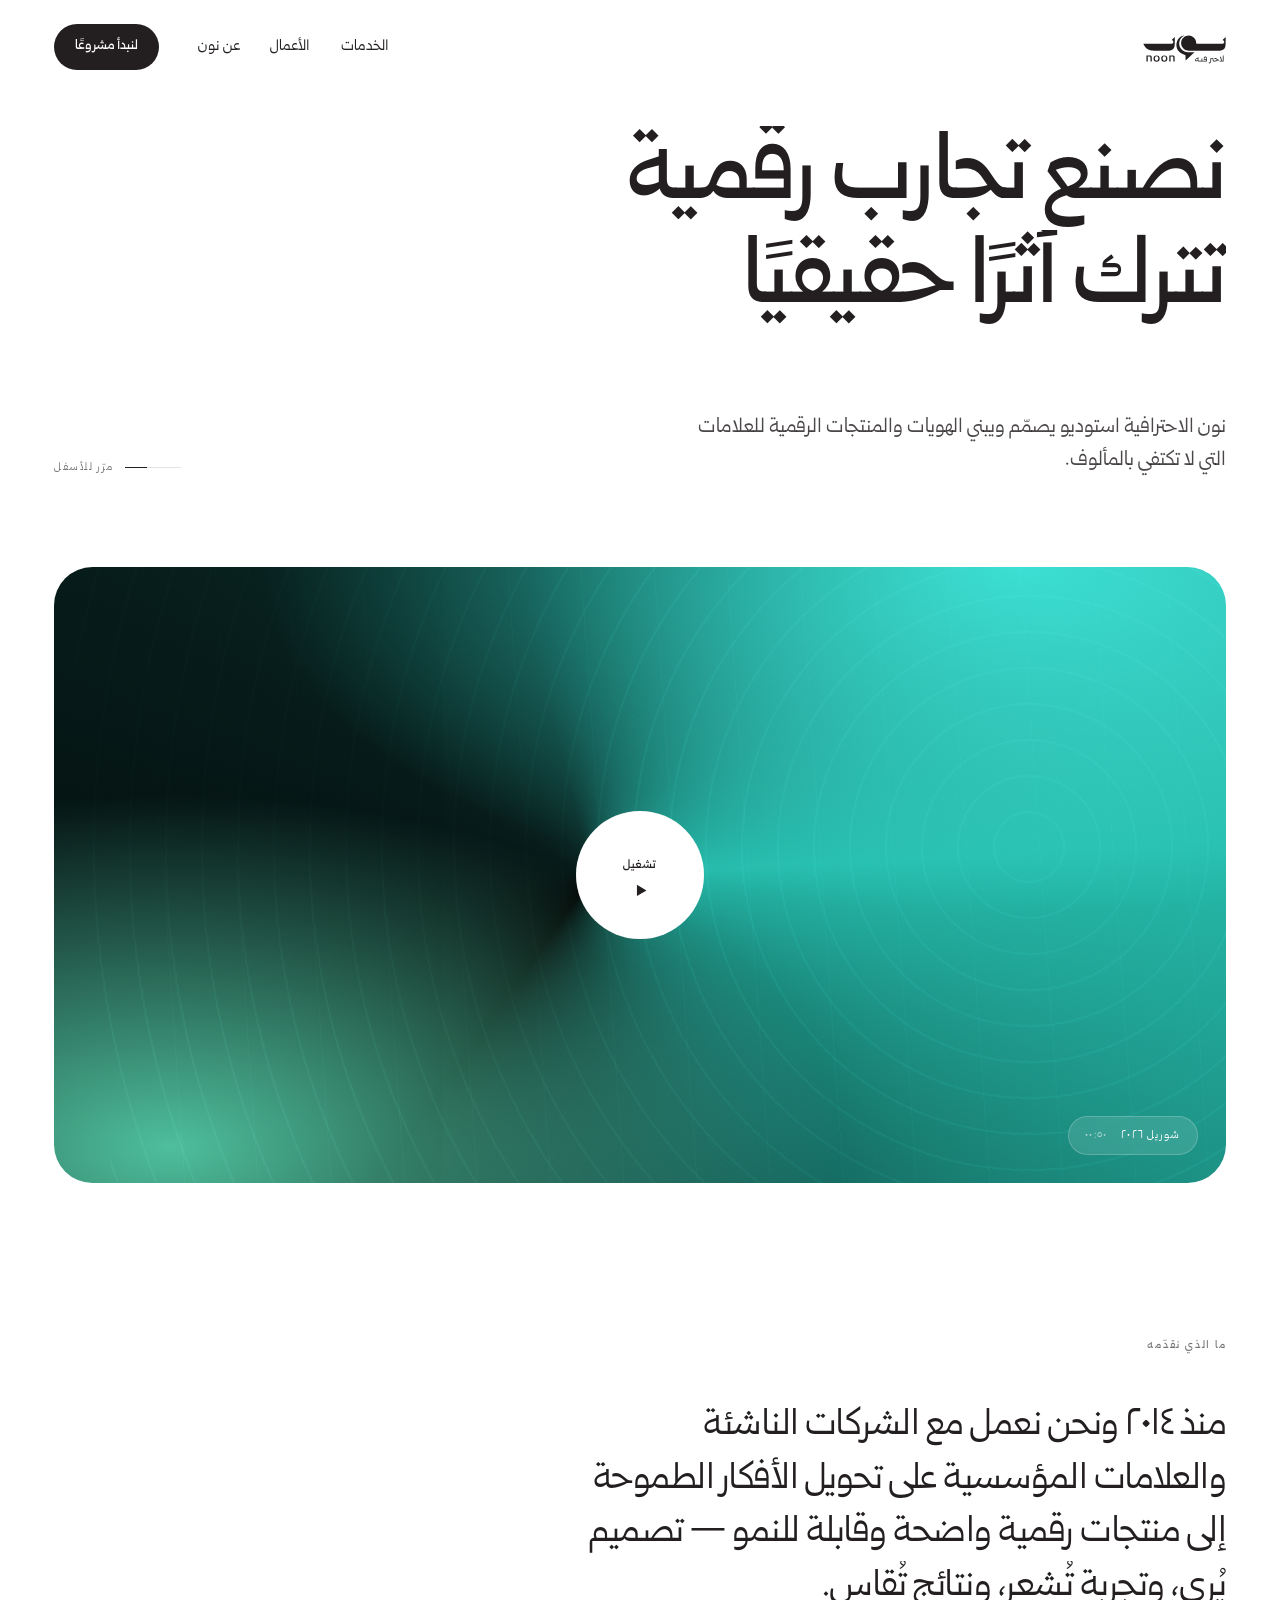
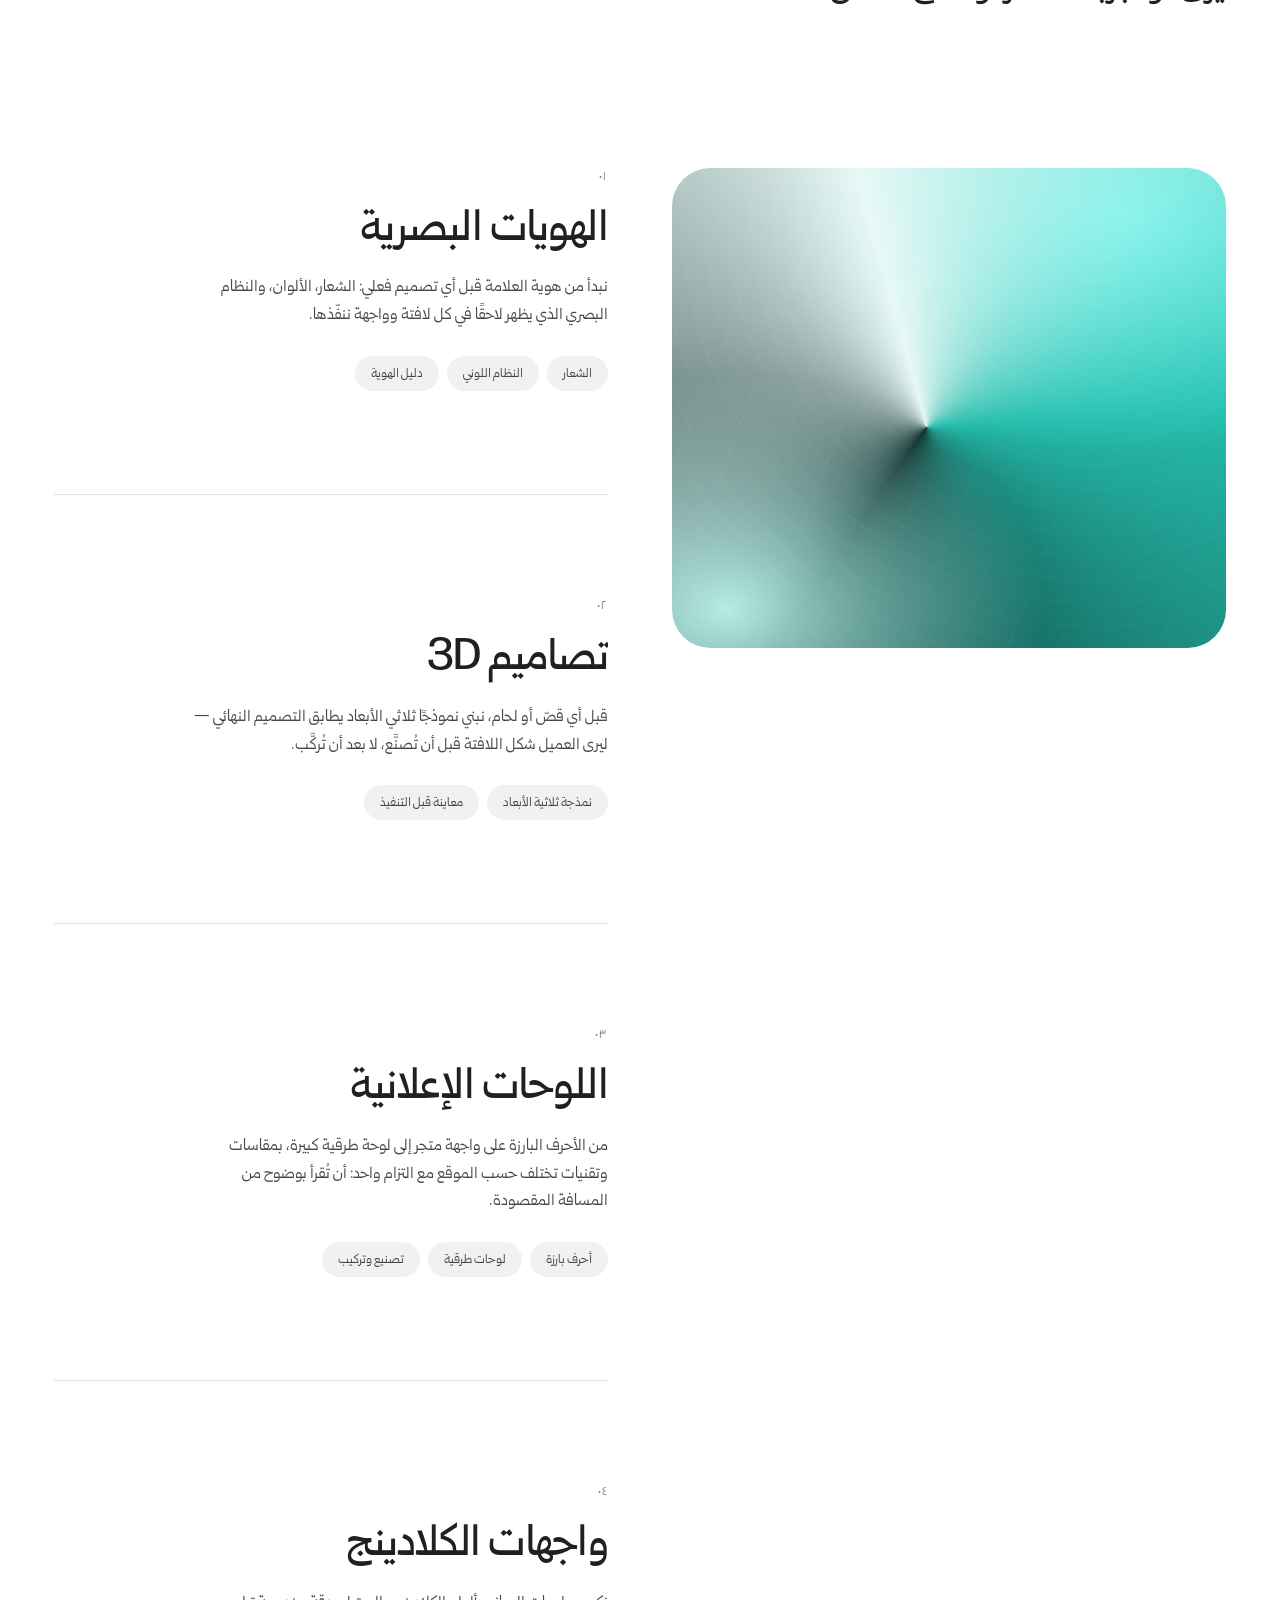
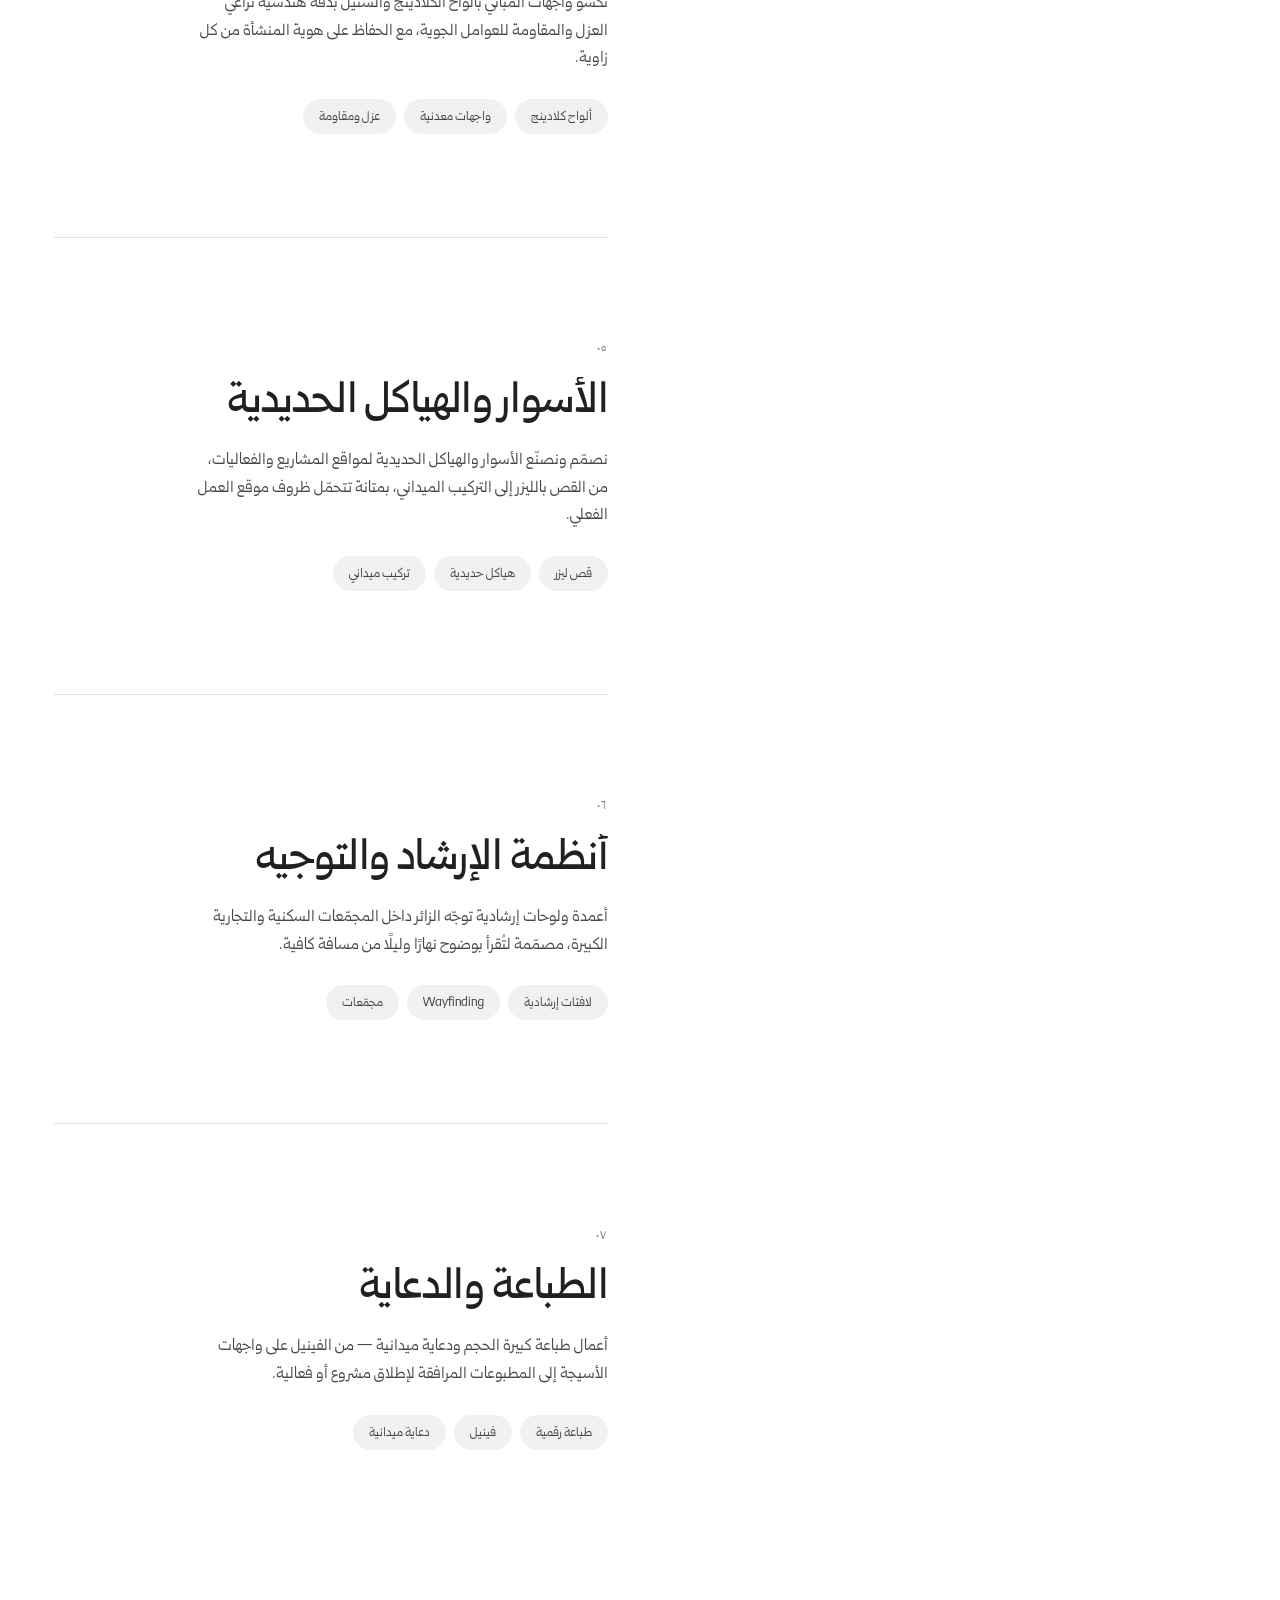
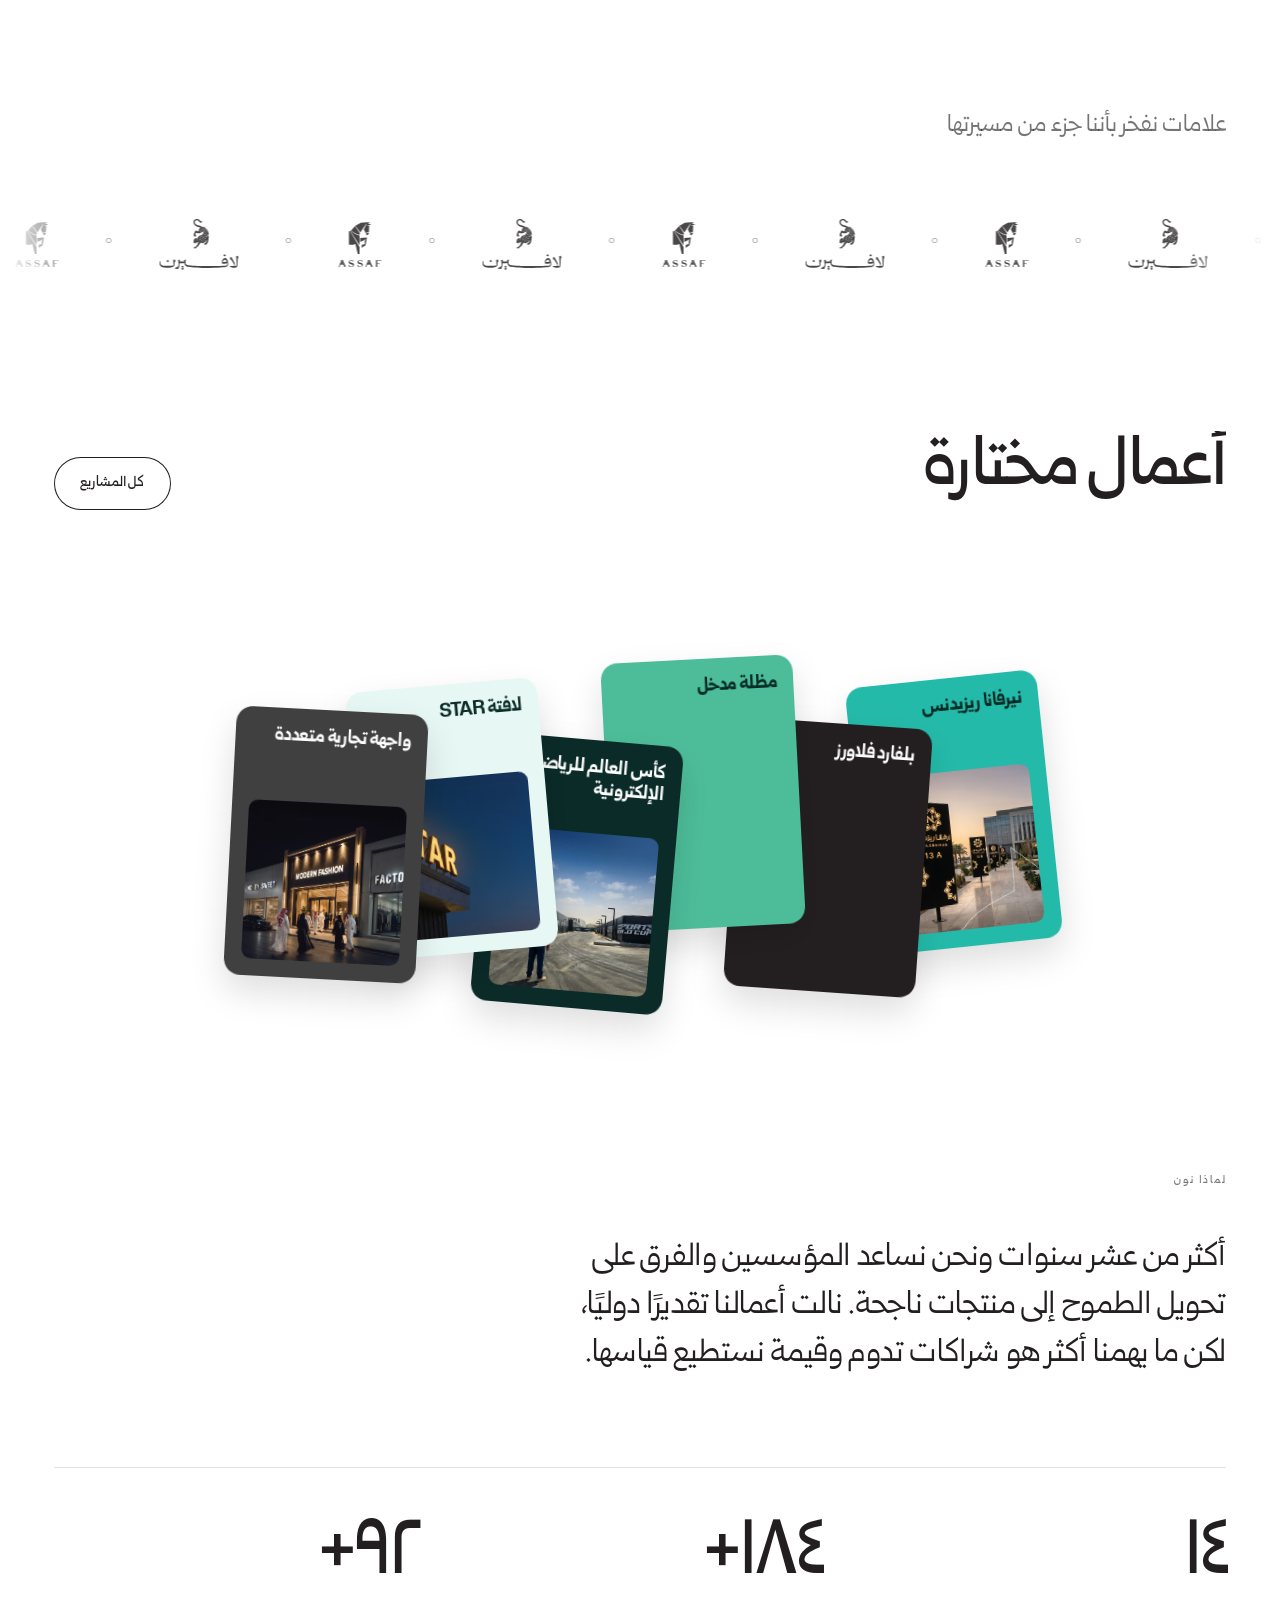
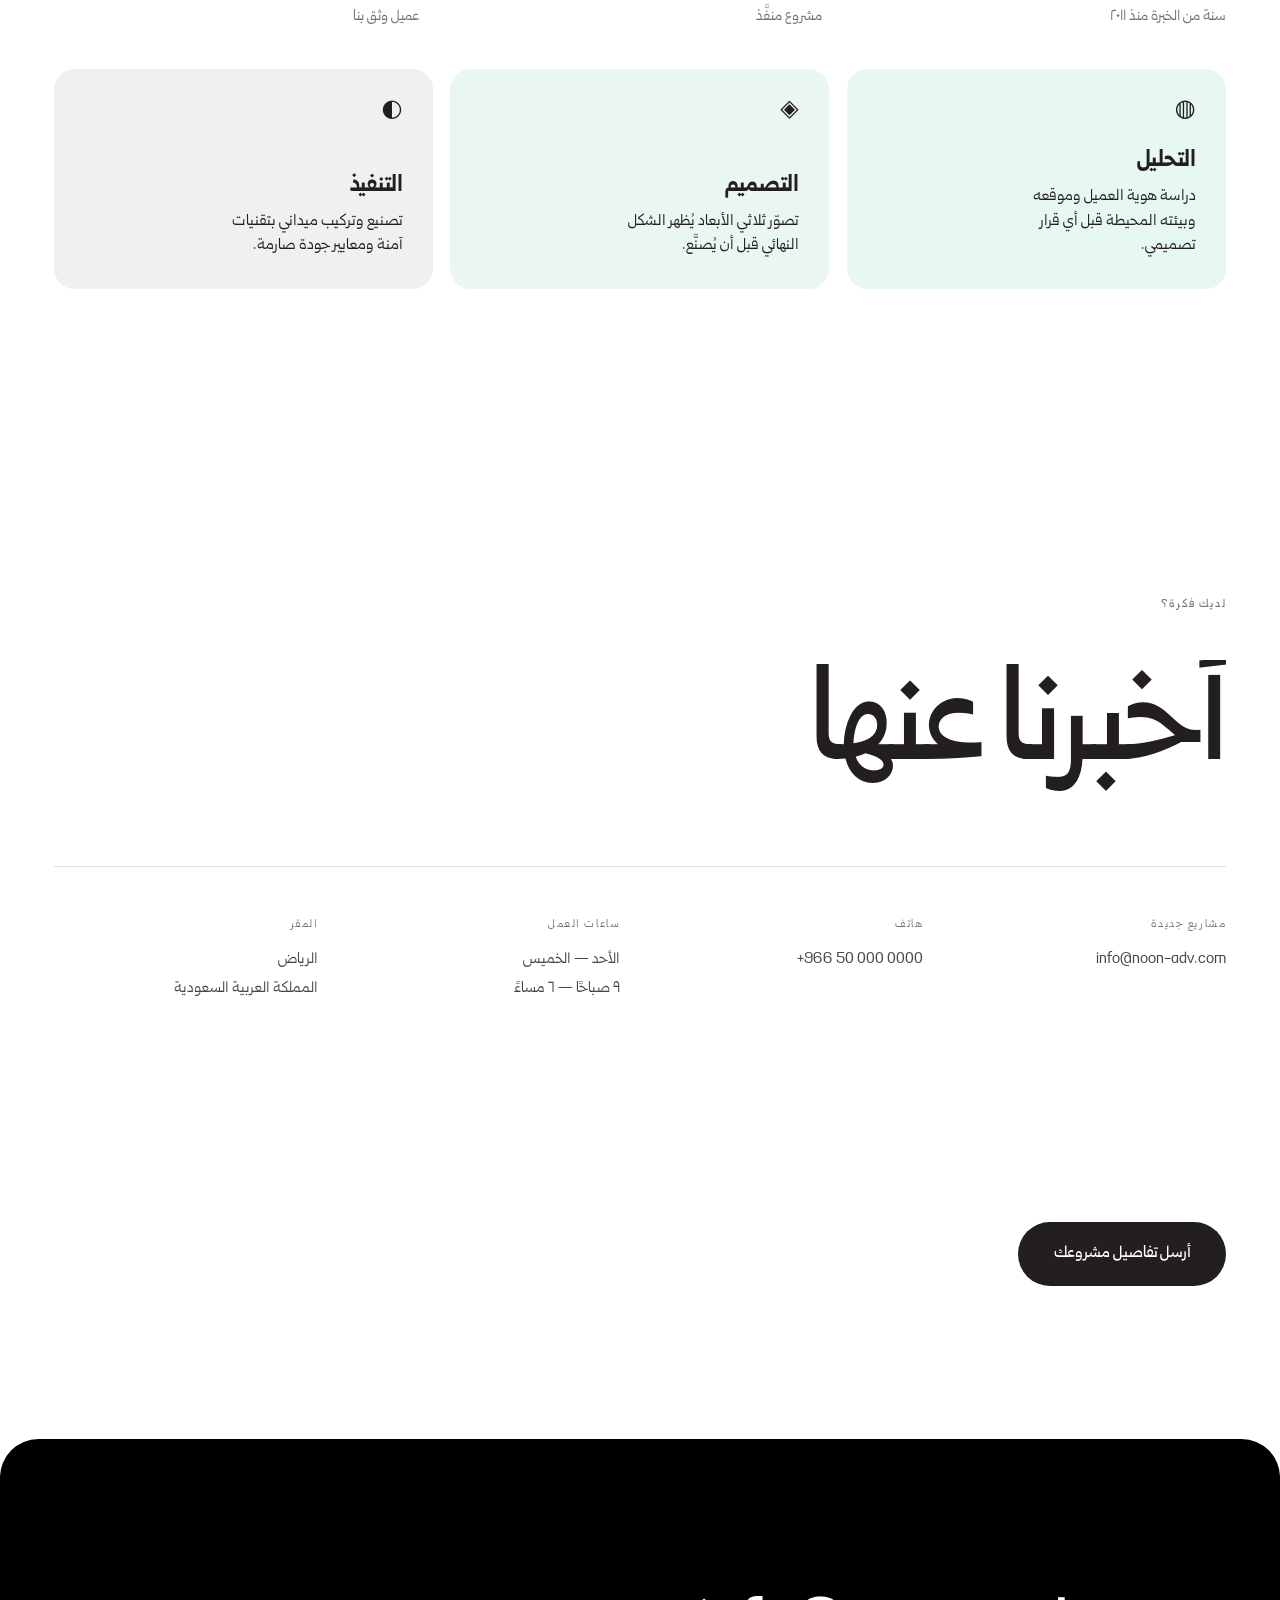
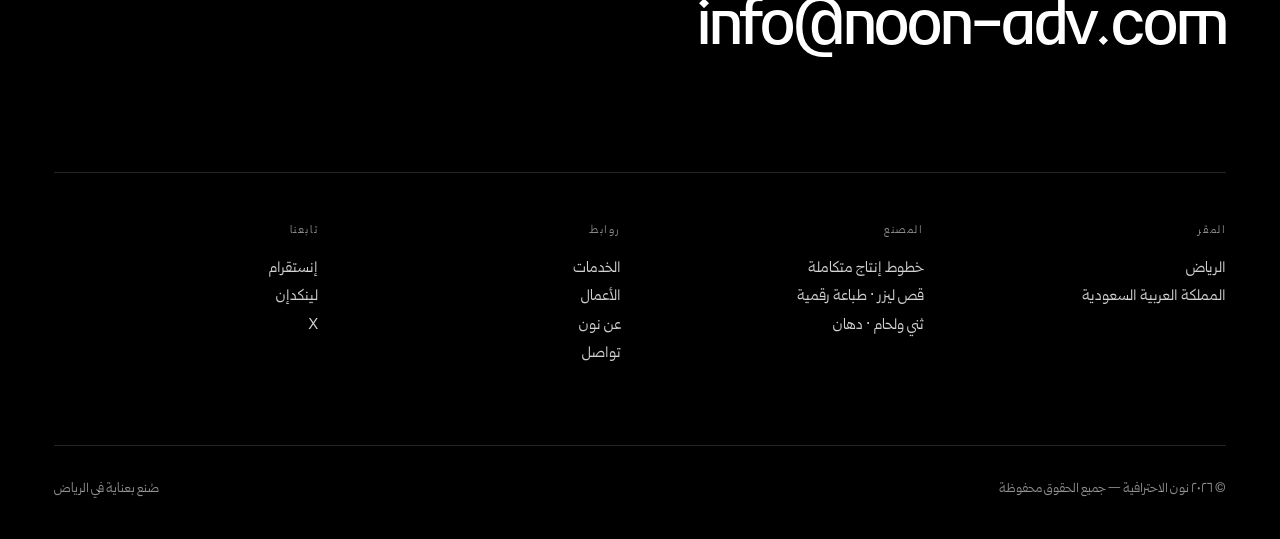
==== commit 18e5676b: "Replace fabricated contact data with the real details Every contact detail on the site was invented " ====
--- a/index.html
+++ b/index.html
@@ -90,14 +90,14 @@
     <div class="md-menu__aside">
       <div class="md-menu__col">
         <span class="md-menu__cap">تواصل</span>
-        <a href="mailto:info@noonprofessionals.com" data-cursor="pointer">info@noonprofessionals.com</a>
-        <a href="tel:+966500000000" data-cursor="pointer">‎+966 50 000 0000</a>
+        <a href="mailto:info@noon-adv.com" data-cursor="pointer">info@noon-adv.com</a>
+        <a href="tel:+966570701018" data-cursor="pointer">‎+966 57 070 1018</a>
       </div>
       <div class="md-menu__col">
         <span class="md-menu__cap">تابعنا</span>
-        <a href="#" data-cursor="pointer">Behance</a>
-        <a href="#" data-cursor="pointer">Dribbble</a>
-        <a href="#" data-cursor="pointer">Instagram</a>
+        <a href="https://www.instagram.com/noonadv000/" target="_blank" rel="noopener" data-cursor="pointer">إنستقرام</a>
+        <a href="https://www.linkedin.com/company/noon-professionals/" target="_blank" rel="noopener" data-cursor="pointer">لينكدإن</a>
+        <a href="https://x.com/noonadv12" target="_blank" rel="noopener" data-cursor="pointer">X</a>
       </div>
     </div>
   </div>
@@ -281,12 +281,12 @@
 
       <div class="md-stats">
         <div class="md-stat" data-anim="fade">
-          <span class="md-stat__num" data-count="12" data-count-suffix="+">٠</span>
-          <span class="md-stat__cap">سنة من الخبرة المتراكمة</span>
+          <span class="md-stat__num" data-count="15" data-count-suffix="">٠</span>
+          <span class="md-stat__cap">سنة من الخبرة منذ ٢٠١١</span>
         </div>
         <div class="md-stat" data-anim="fade" data-anim-delay="0.08">
-          <span class="md-stat__num" data-count="240" data-count-suffix="+">٠</span>
-          <span class="md-stat__cap">مشروع سُلّم حول العالم</span>
+          <span class="md-stat__num" data-count="200" data-count-suffix="+">٠</span>
+          <span class="md-stat__cap">مشروع منفَّذ</span>
         </div>
         <div class="md-stat" data-anim="fade" data-anim-delay="0.16">
           <span class="md-stat__num" data-count="100" data-count-suffix="+">٠</span>
@@ -322,11 +322,11 @@
       <div class="md-contact__grid">
         <div class="md-contact__col" data-anim="fade">
           <span>مشاريع جديدة</span>
-          <a href="mailto:info@noonprofessionals.com" data-cursor="pointer" dir="ltr">info@noonprofessionals.com</a>
+          <a href="mailto:info@noon-adv.com" data-cursor="pointer" dir="ltr">info@noon-adv.com</a>
         </div>
         <div class="md-contact__col" data-anim="fade" data-anim-delay="0.06">
           <span>هاتف</span>
-          <a href="tel:+966500000000" data-cursor="pointer" dir="ltr">+966 50 000 0000</a>
+          <a href="tel:+966570701018" data-cursor="pointer" dir="ltr">+966 50 000 0000</a>
         </div>
         <div class="md-contact__col" data-anim="fade" data-anim-delay="0.12">
           <span>ساعات العمل</span>
@@ -334,7 +334,7 @@
         </div>
         <div class="md-contact__col" data-anim="fade" data-anim-delay="0.18">
           <span>المقر</span>
-          <p>طريق الملك فهد، برج نون<br>الرياض ١٢٢١١</p>
+          <p>الرياض<br>المملكة العربية السعودية</p>
         </div>
       </div>
 
@@ -349,15 +349,15 @@
 <!-- ══ التذييل ══ -->
 <footer class="md-foot">
   <div class="md-wrap">
-    <a href="mailto:info@noonprofessionals.com" class="md-foot__mail" data-cursor="text" data-cursor-label="راسلنا">info@noonprofessionals.com</a>
+    <a href="mailto:info@noon-adv.com" class="md-foot__mail" data-cursor="text" data-cursor-label="راسلنا">info@noon-adv.com</a>
     <div class="md-foot__grid">
       <div class="md-foot__col">
         <span class="md-foot__cap">المقر</span>
-        <p>طريق الملك فهد، برج نون<br>الرياض ١٢٢١١<br>المملكة العربية السعودية</p>
+        <p>الرياض<br>المملكة العربية السعودية</p>
       </div>
       <div class="md-foot__col">
-        <span class="md-foot__cap">استوديو</span>
-        <p>شارع الشيخ زايد، الطابق ١٤<br>دبي<br>الإمارات العربية المتحدة</p>
+        <span class="md-foot__cap">المصنع</span>
+        <p>خطوط إنتاج متكاملة<br>قص ليزر · طباعة رقمية<br>ثني ولحام · دهان</p>
       </div>
       <div class="md-foot__col">
         <span class="md-foot__cap">روابط</span>
@@ -371,10 +371,9 @@
       <div class="md-foot__col">
         <span class="md-foot__cap">تابعنا</span>
         <nav>
-          <a href="#" data-cursor="pointer">Behance</a>
-          <a href="#" data-cursor="pointer">Dribbble</a>
-          <a href="#" data-cursor="pointer">Instagram</a>
-          <a href="#" data-cursor="pointer">LinkedIn</a>
+          <a href="https://www.instagram.com/noonadv000/" target="_blank" rel="noopener" data-cursor="pointer">إنستقرام</a>
+          <a href="https://www.linkedin.com/company/noon-professionals/" target="_blank" rel="noopener" data-cursor="pointer">لينكدإن</a>
+          <a href="https://x.com/noonadv12" target="_blank" rel="noopener" data-cursor="pointer">X</a>
         </nav>
       </div>
     </div>
@@ -401,13 +400,18 @@
   "logo": "https://mohanad19991212.github.io/madar-studio/assets/brand/noon-lockup.svg",
   "image": "https://mohanad19991212.github.io/madar-studio/assets/work/04.jpg",
   "description": "شركة سعودية متخصصة في تنفيذ الحلول البصرية والمعمارية المتكاملة: اللوحات الإعلانية المضيئة، واجهات الكلادينج، الأسوار والهياكل الحديدية، أنظمة الإرشاد والتوجيه، والطباعة والدعاية.",
-  "email": "info@noonprofessionals.com",
-  "telephone": "+966500000000",
+  "email": "info@noon-adv.com",
+  "telephone": "+966570701018",
+  "foundingDate": "2011",
+  "numberOfEmployees": { "@type": "QuantitativeValue", "value": 24 },
+  "sameAs": [
+    "https://www.instagram.com/noonadv000/",
+    "https://www.linkedin.com/company/noon-professionals/",
+    "https://x.com/noonadv12"
+  ],
   "address": {
     "@type": "PostalAddress",
-    "streetAddress": "طريق الملك فهد",
     "addressLocality": "الرياض",
-    "postalCode": "12211",
     "addressCountry": "SA"
   },
   "areaServed": { "@type": "Country", "name": "المملكة العربية السعودية" },
--- a/css/style.css
+++ b/css/style.css
@@ -1669,6 +1669,13 @@
 .md-member__name{font-size:1.12rem;font-weight:500}
 .md-member__role{font-size:.9rem;color:var(--ink-40)}
 
+/* زرّا الإرسال جنبًا إلى جنب، ويتكدّسان على الجوال */
+.md-send{flex-direction:row;flex-wrap:wrap;gap:.85rem}
+@media (max-width:600px){
+  .md-send{flex-direction:column;align-items:stretch}
+  .md-send .md-btn{width:100%;justify-content:center}
+}
+
 /* نموذج التواصل */
 .md-form{
   display:grid;
